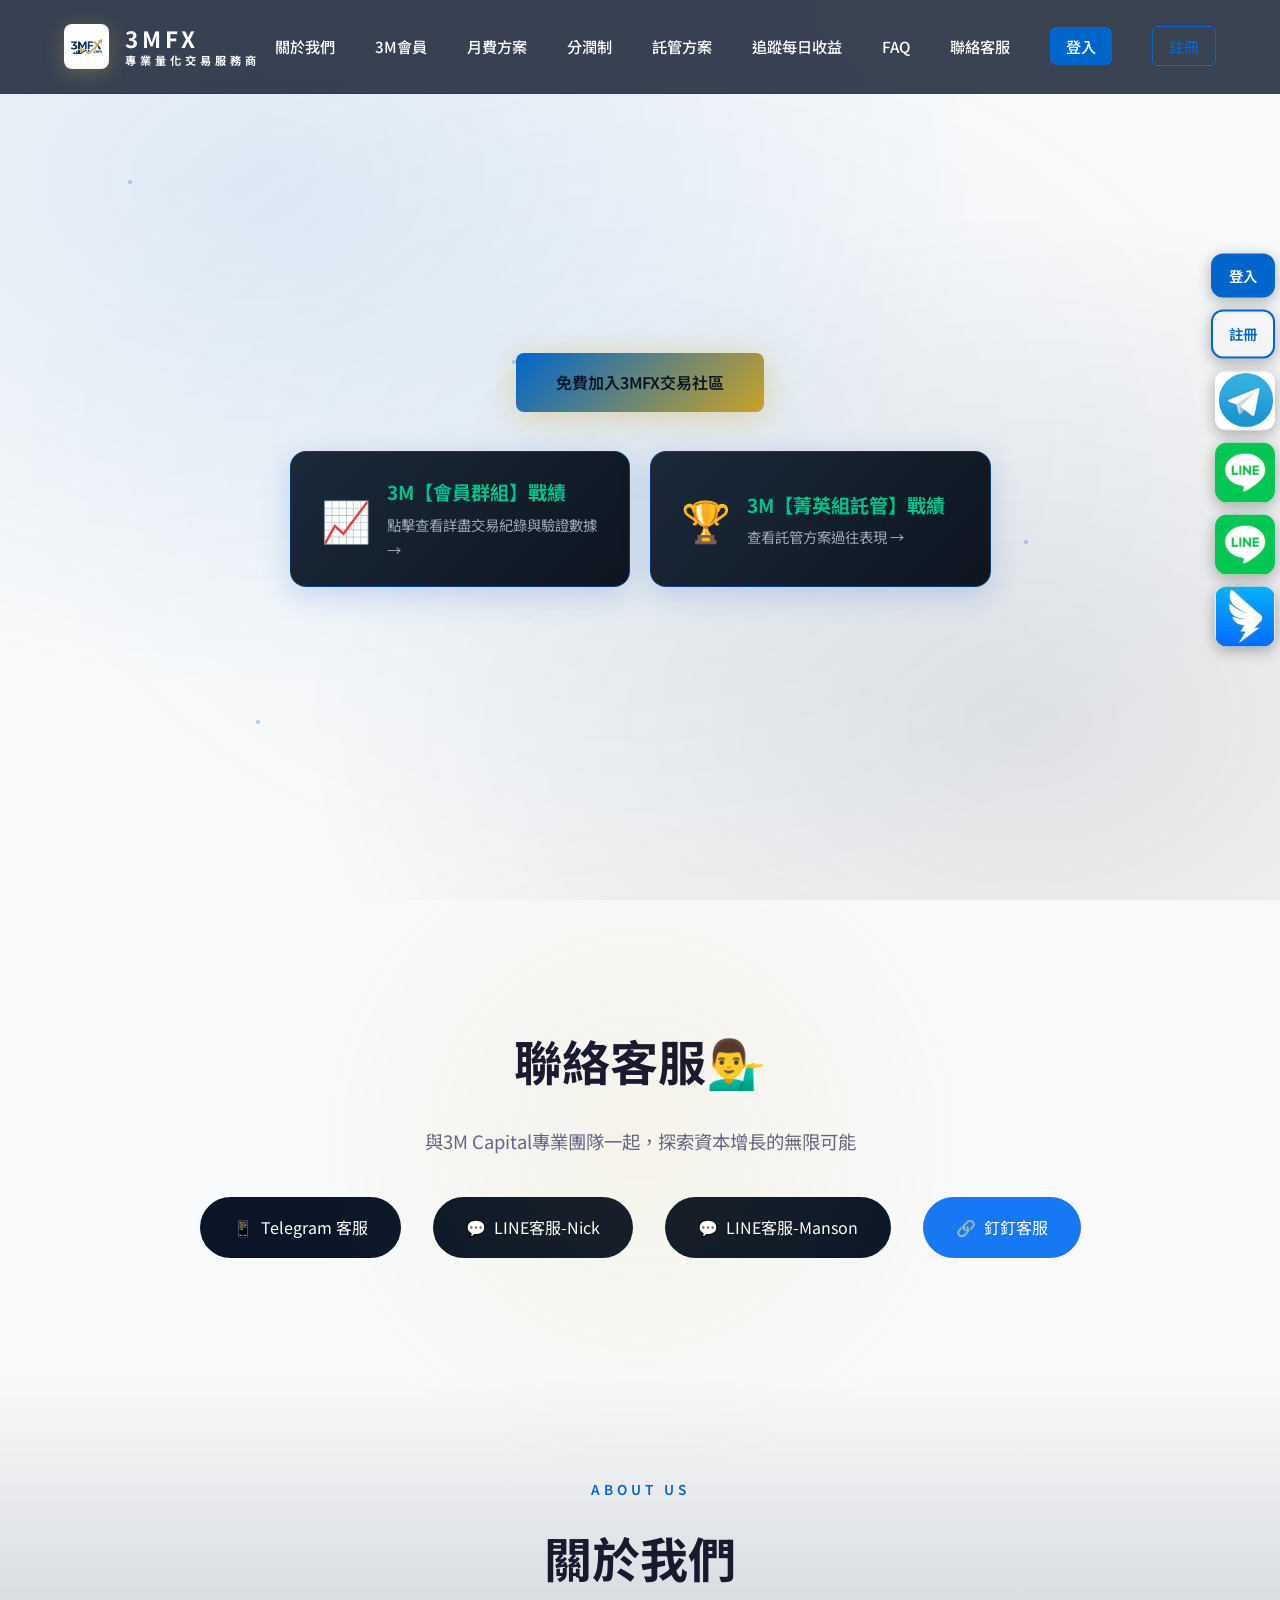
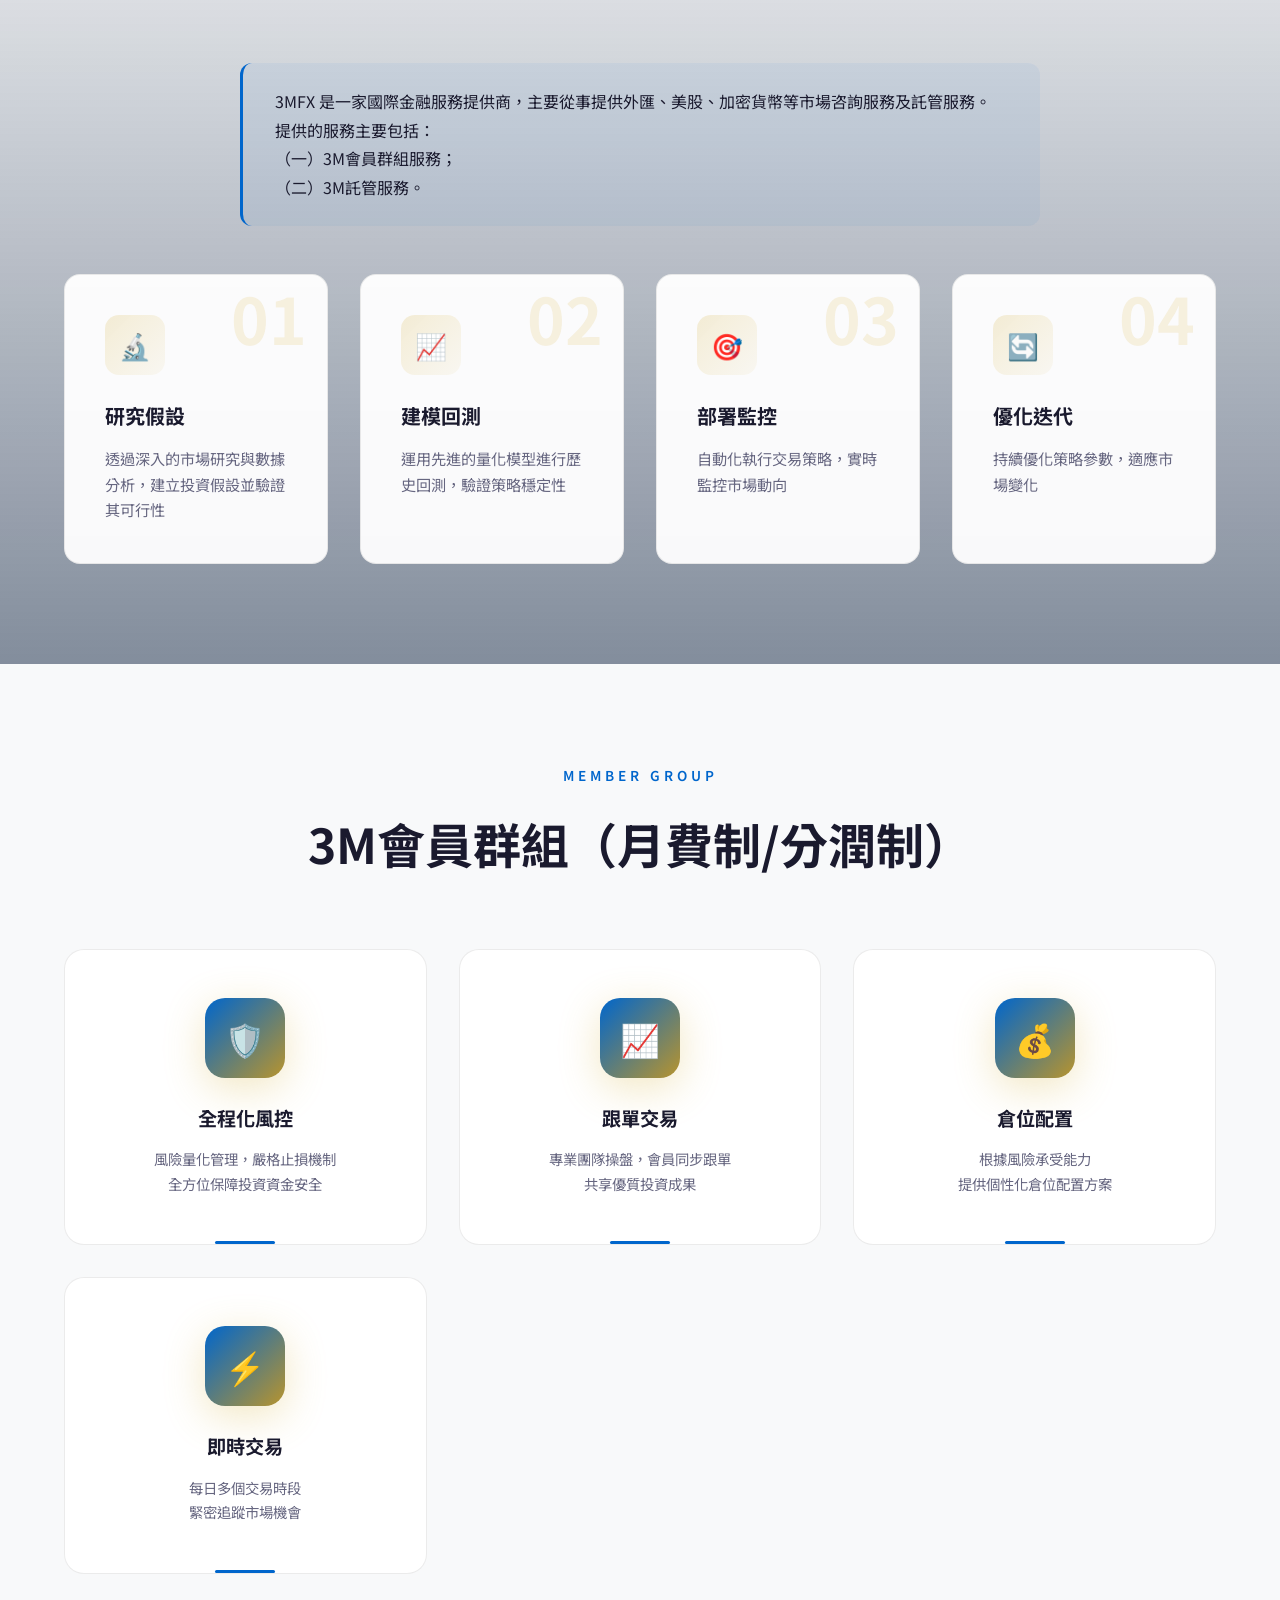
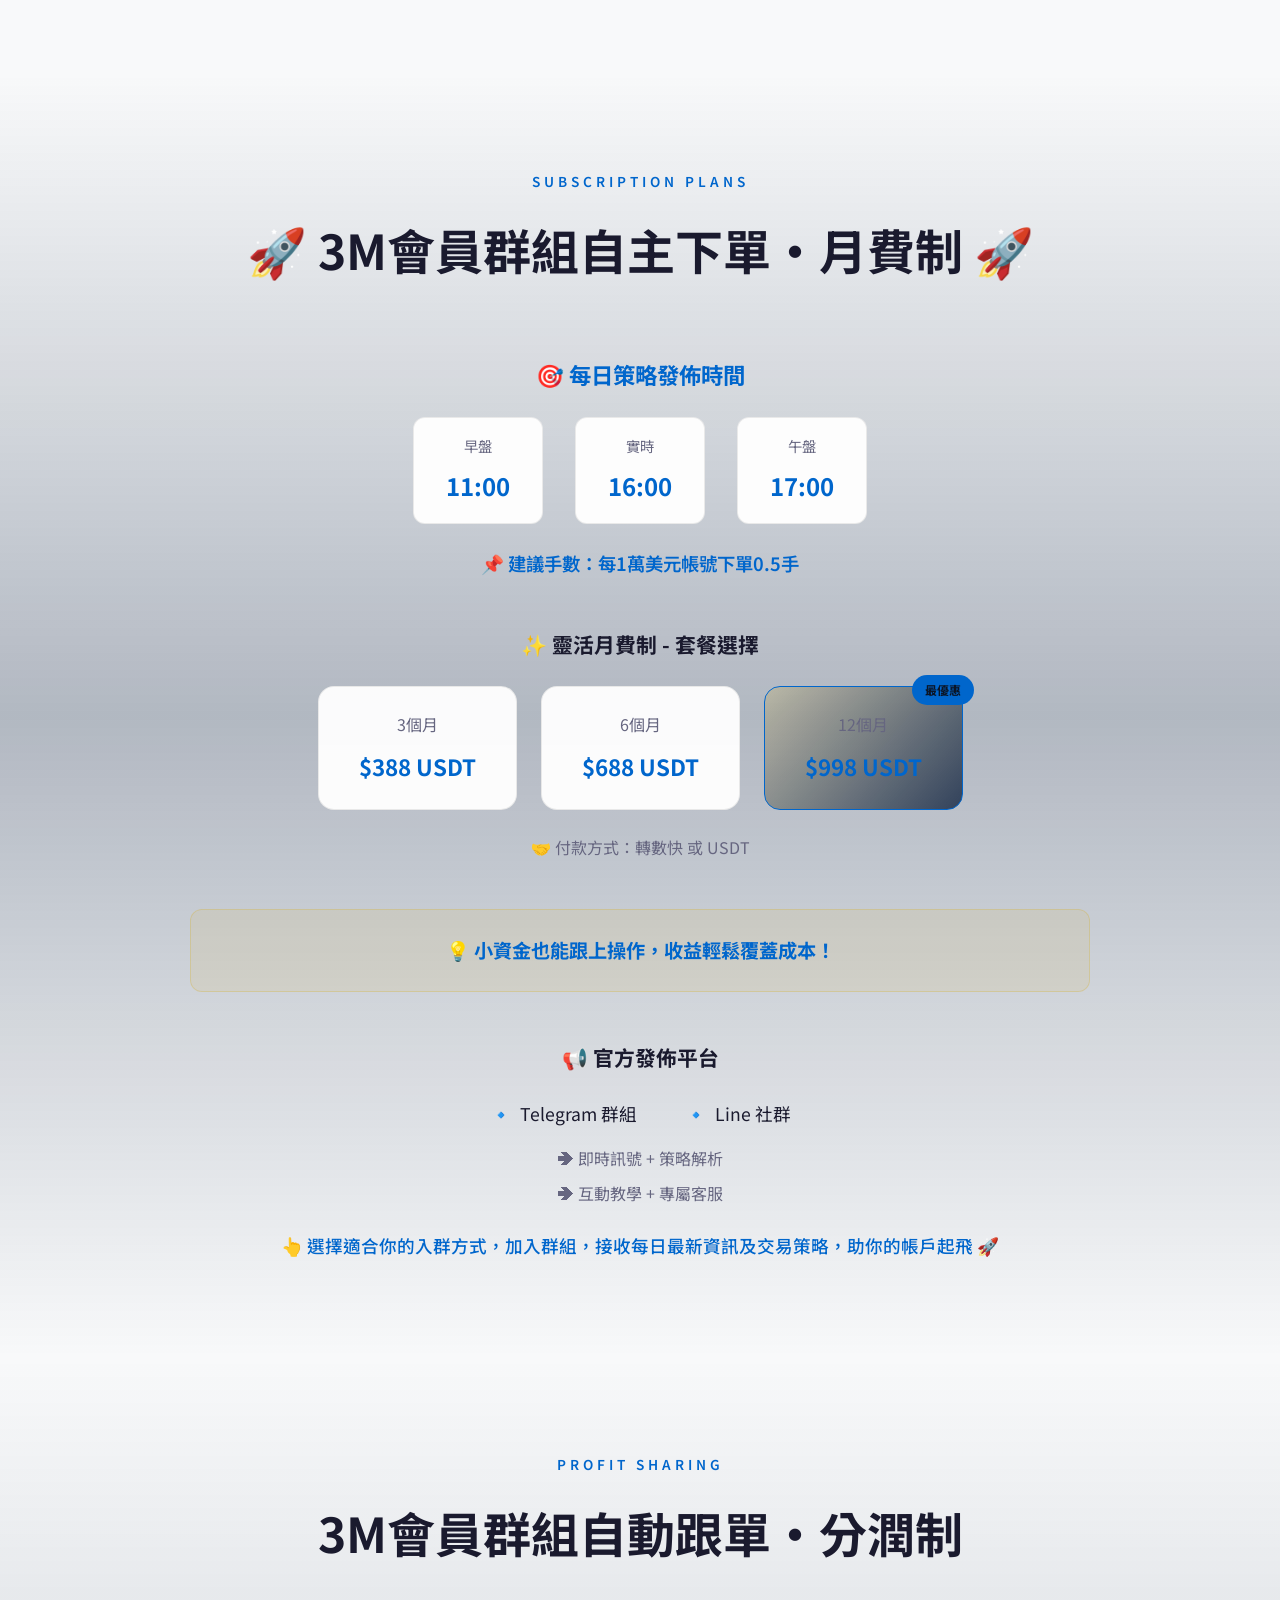
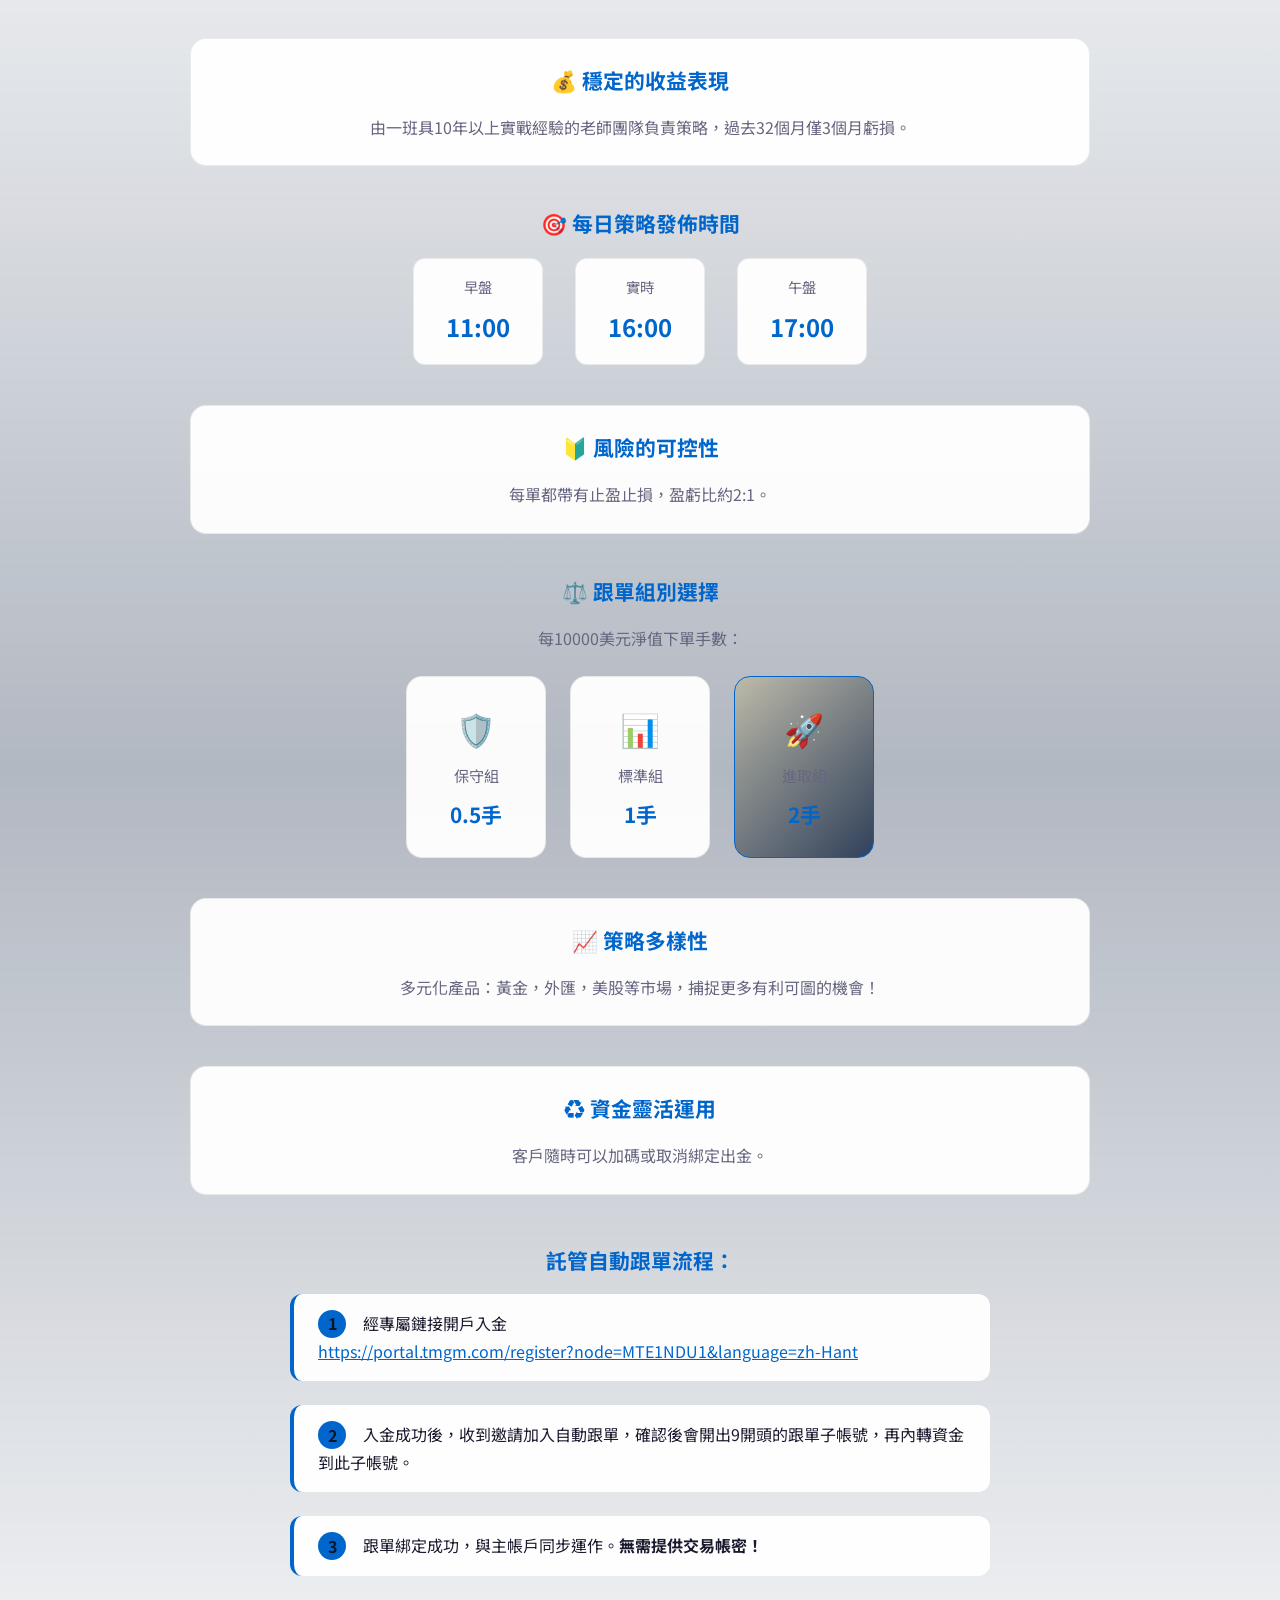
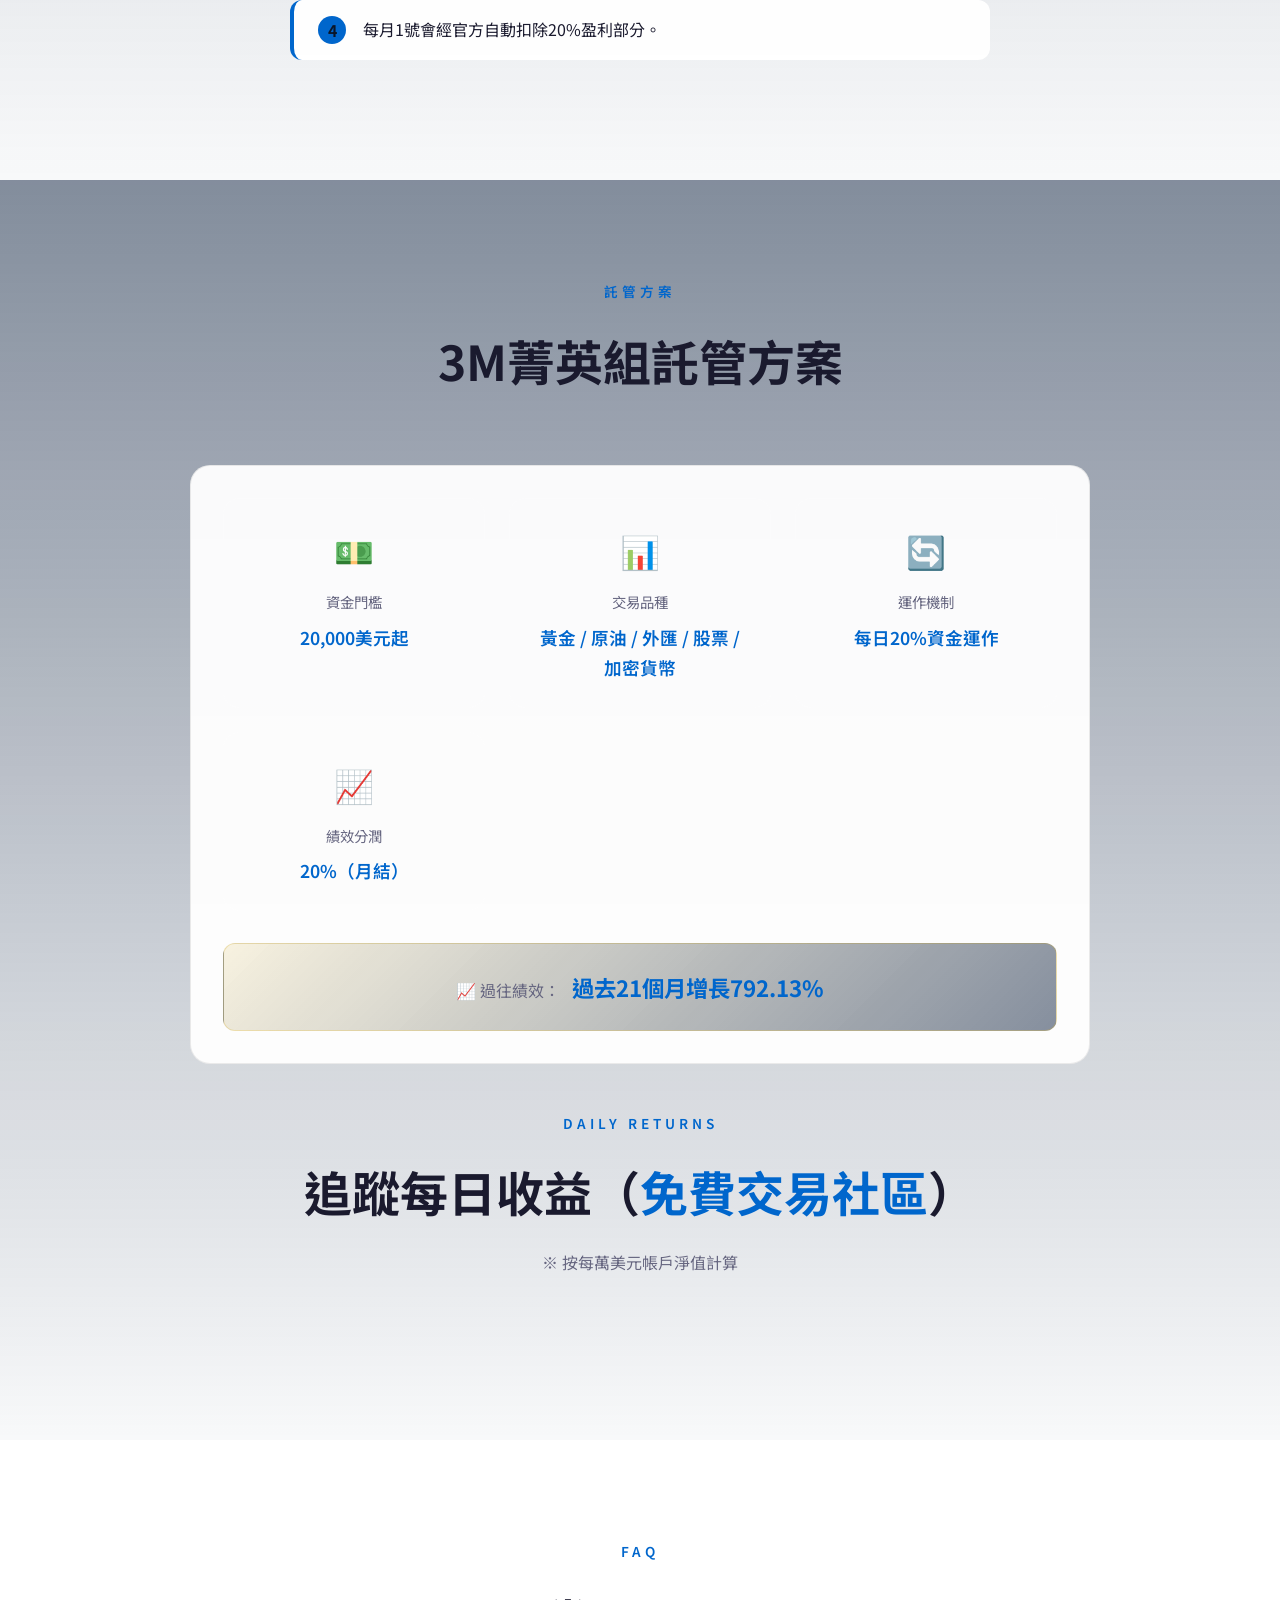
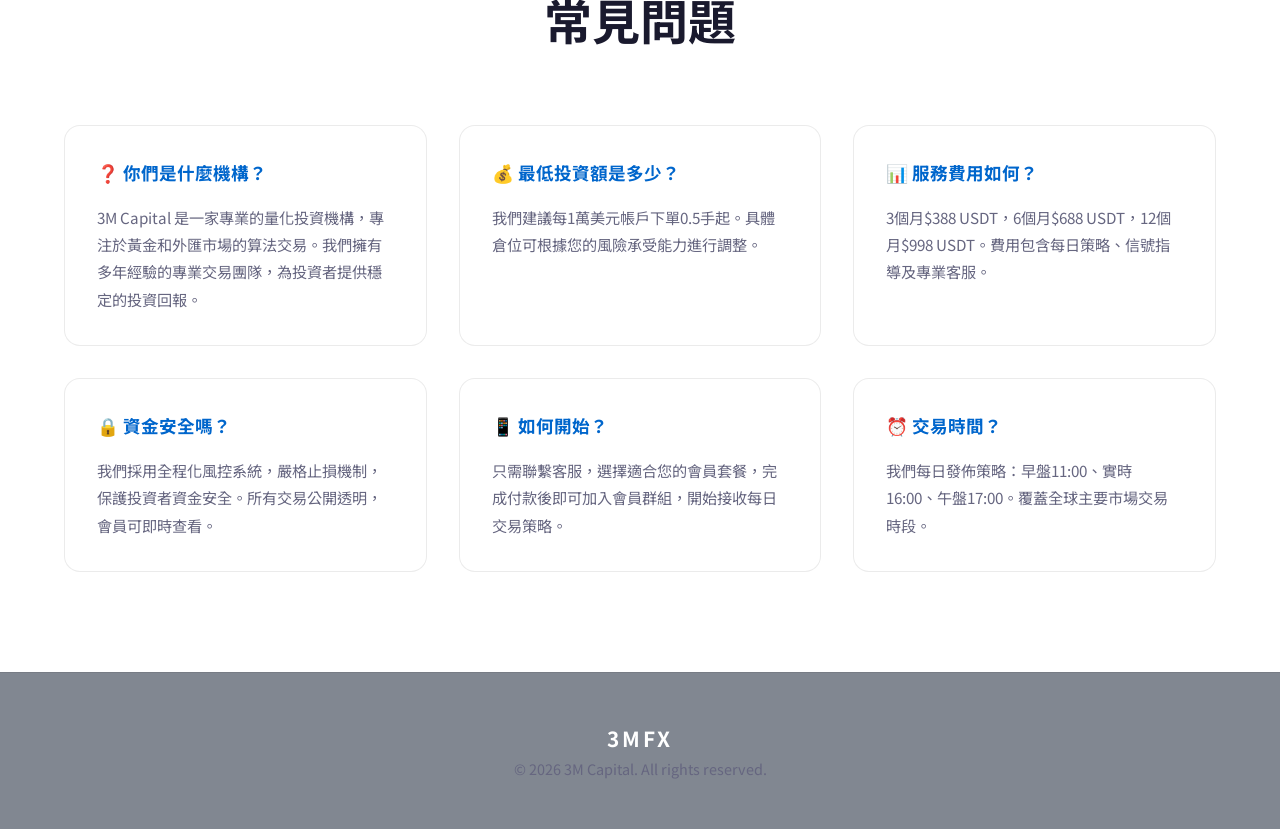
==== index.html @ c47a7138 "fix: 修復hero section布局 - 添加flex-direction column使按鈕垂直置頂" ====
<!DOCTYPE html>
<html lang="zh-TW">
<head>
    <meta charset="UTF-8">
    <meta name="viewport" content="width=device-width, initial-scale=1.0">
    <title>3MFX | 量化交易專家</title>
    <link rel="preconnect" href="https://fonts.googleapis.com">
    <link rel="preconnect" href="https://fonts.gstatic.com" crossorigin>
    <link href="https://fonts.googleapis.com/css2?family=Noto+Sans+TC:wght@300;400;500;600;700&family=Space+Grotesk:wght@400;500;600;700&display=swap" rel="stylesheet">
    <style>
        :root {
            --primary: #0a1628;
            --secondary: #f8f9fa;
            --accent: #0066cc;
            --accent-glow: rgba(0, 102, 204, 0.3);
            --text-light: #ffffff;
            --text-dark: #1a1a2e;
            --text-gray: #666680;
            --glass: rgba(255, 255, 255, 0.95);
            --glass-border: rgba(0, 0, 0, 0.08);
        }

        * {
            margin: 0;
            padding: 0;
            box-sizing: border-box;
        }

        html {
            scroll-behavior: smooth;
        }

        body {
            font-family: 'Noto Sans TC', 'Space Grotesk', sans-serif;
            background: var(--secondary);
            color: var(--text-dark);
            line-height: 1.7;
            overflow-x: hidden;
        }

        /* Animated Background */
        .bg-animation {
            position: fixed;
            top: 0;
            left: 0;
            width: 100%;
            height: 100%;
            z-index: -1;
            overflow: hidden;
        }

        .bg-animation::before {
            content: '';
            position: absolute;
            top: 0;
            left: 0;
            width: 100%;
            height: 100%;
            background:
                radial-gradient(ellipse at 20% 20%, rgba(0, 102, 204, 0.1) 0%, transparent 50%),
                radial-gradient(ellipse at 80% 80%, rgba(10, 22, 40, 0.1) 0%, transparent 50%),
                radial-gradient(ellipse at 50% 50%, rgba(0, 102, 204, 0.05) 0%, transparent 70%);
        }

        /* Floating Particles */
        .particles {
            position: fixed;
            top: 0;
            left: 0;
            width: 100%;
            height: 100%;
            z-index: -1;
            pointer-events: none;
        }

        .particle {
            position: absolute;
            width: 4px;
            height: 4px;
            background: var(--accent);
            border-radius: 50%;
            opacity: 0.3;
            animation: float 15s infinite;
        }

        .particle:nth-child(1) { left: 10%; top: 20%; animation-delay: 0s; }
        .particle:nth-child(2) { left: 20%; top: 80%; animation-delay: 2s; }
        .particle:nth-child(3) { left: 60%; top: 10%; animation-delay: 4s; }
        .particle:nth-child(4) { left: 80%; top: 60%; animation-delay: 6s; }
        .particle:nth-child(5) { left: 40%; top: 40%; animation-delay: 8s; }

        @keyframes float {
            0%, 100% { transform: translateY(0) scale(1); opacity: 0.3; }
            50% { transform: translateY(-100px) scale(1.5); opacity: 0.6; }
        }

        /* Hero橫幅廣告*/
        .promo-hero-container {
            display: flex;
            gap: 20px;
            justify-content: center;
            flex-wrap: wrap;
            max-width: 900px;
            margin: 0 auto;
        }

        .promo-hero-card {
            display: flex;
            align-items: center;
            gap: 16px;
            padding: 24px 30px;
            background: linear-gradient(135deg, #1a2a3a 0%, #0d1520 100%);
            border-radius: 16px;
            border: 1px solid rgba(0, 102, 204, 0.4);
            box-shadow: 0 8px 30px rgba(0, 102, 204, 0.2);
            text-decoration: none;
            transition: all 0.3s ease;
            flex: 1;
            min-width: 300px;
        }

        .promo-hero-card:hover {
            transform: scale(1.02);
            box-shadow: 0 12px 40px rgba(0, 102, 204, 0.3);
            border-color: rgba(0, 192, 139, 0.6);
        }

        .promo-hero-icon {
            font-size: 2.5em;
            flex-shrink: 0;
        }

        .promo-hero-text {
            display: flex;
            flex-direction: column;
            text-align: left;
        }

        .promo-hero-title {
            color: #00c08b;
            font-weight: 700;
            font-size: 1.2em;
            margin-bottom: 4px;
        }

        .promo-hero-desc {
            color: #a0aab4;
            font-size: 0.9em;
        }

        @media (max-width: 600px) {
            .promo-hero-container {
                flex-direction: column;
                gap: 15px;
            }
            .promo-hero-card {
                flex-direction: column;
                padding: 20px;
                text-align: center;
                min-width: auto;
            }
            .promo-hero-text {
                text-align: center;
            }
            .promo-hero-icon {
                font-size: 2em;
            }
            .promo-hero-title {
                font-size: 1.1em;
            }
            .promo-hero-desc {
                font-size: 0.85em;
            }
        }

        /* Navigation */
        nav {
            display: flex;
            justify-content: space-between;
            align-items: center;
            padding: 1.5rem 5%;
            position: fixed;
            top: 0;
            left: 0;
            right: 0;
            z-index: 1000;
            background: rgba(10, 22, 40, 0.8);
            backdrop-filter: blur(20px);
            border-bottom: 1px solid var(--glass-border);
            transition: all 0.3s;
        }

        nav.scrolled {
            padding: 1rem 5%;
            background: rgba(10, 22, 40, 0.95);
        }

        .logo {
            display: flex;
            align-items: center;
            gap: 1rem;
        }

        .logo img {
            height: 45px;
            border-radius: 8px;
            box-shadow: 0 4px 20px rgba(212, 175, 55, 0.3);
        }

        .logo-text {
            font-size: 1.4rem;
            font-weight: 700;
            letter-spacing: 4px;
            color: #ffffff;
        }

        .logo-text-wrapper {
            display: flex;
            flex-direction: column;
            line-height: 1.2;
        }

        .logo-subtext {
            font-size: 0.7rem;
            font-weight: 700;
            letter-spacing: 4px;
            color: #ffffff;
            margin-top: 2px;
        }

        .nav-links {
            display: flex;
            gap: 2.5rem;
            list-style: none;
        }

        .nav-links a {
            color: #ffffff;
            text-decoration: none;
            font-weight: 500;
            font-size: 0.95rem;
            transition: all 0.3s;
            position: relative;
        }

        .nav-links a:hover {
            color: var(--accent);
        }

        .nav-login, .nav-register {
            padding: 0.5rem 1rem;
            border-radius: 6px;
            font-weight: 600;
        }

        .nav-login {
            background: var(--accent);
            color: white !important;
        }

        .nav-login:hover {
            background: #0052a3;
        }

        .nav-register {
            background: transparent;
            border: 1px solid var(--accent);
            color: var(--accent) !important;
        }

        .nav-register:hover {
            background: var(--accent);
            color: white !important;
        }

        .nav-links a::after {
            content: '';
            position: absolute;
            bottom: -8px;
            left: 0;
            width: 0;
            height: 2px;
            background: var(--accent);
            transition: width 0.3s;
            box-shadow: 0 0 10px var(--accent-glow);
        }

        .nav-links a:hover::after {
            width: 100%;
        }

        /* Hero Section */
        .hero {
            min-height: 100vh;
            display: flex;
            flex-direction: column;
            align-items: center;
            justify-content: center;
            padding: 120px 5% 80px;
            position: relative;
        }

        .hero-content {
            text-align: center;
            max-width: 900px;
            position: relative;
            z-index: 2;
        }

        .hero-badge {
            display: inline-block;
            background: linear-gradient(135deg, rgba(212, 175, 55, 0.15) 0%, rgba(212, 175, 55, 0.05) 100%);
            border: 1px solid rgba(212, 175, 55, 0.3);
            padding: 0.6rem 1.8rem;
            border-radius: 50px;
            font-size: 0.8rem;
            color: var(--accent);
            margin-bottom: 2rem;
            letter-spacing: 3px;
            font-weight: 600;
            animation: fadeInDown 0.8s ease;
        }

        @keyframes fadeInDown {
            from { opacity: 0; transform: translateY(-30px); }
            to { opacity: 1; transform: translateY(0); }
        }

        .hero h1 {
            font-size: clamp(2.8rem, 7vw, 5rem);
            font-weight: 700;
            margin-bottom: 1.5rem;
            line-height: 1.15;
        }

        .hero h1 .highlight {
            background: var(--accent);
            -webkit-background-clip: text;
            -webkit-text-fill-color: transparent;
            background-clip: text;
        }

        @keyframes fadeInUp {
            from { opacity: 0; transform: translateY(30px); }
            to { opacity: 1; transform: translateY(0); }
        }

        .hero-subtitle {
            font-size: 1.3rem;
            color: var(--text-gray);
            margin-bottom: 3rem;
            max-width: 650px;
            margin-left: auto;
            margin-right: auto;
        }

        .hero-cta {
            display: flex;
            gap: 1.5rem;
            flex-wrap: wrap;
            justify-content: center;
            animation: fadeInUp 0.8s ease 0.6s both;
        }

        .btn {
            padding: 1rem 2.5rem;
            border-radius: 8px;
            font-size: 1rem;
            font-weight: 600;
            cursor: pointer;
            transition: all 0.4s cubic-bezier(0.4, 0, 0.2, 1);
            text-decoration: none;
            display: inline-block;
            position: relative;
            overflow: hidden;
        }

        .btn-primary {
            background: linear-gradient(135deg, var(--accent) 0%, #c9a227 100%);
            color: var(--primary);
            border: none;
            box-shadow: 0 4px 30px rgba(212, 175, 55, 0.4);
        }

        .btn-primary:hover {
            transform: translateY(-3px);
            box-shadow: 0 8px 40px rgba(212, 175, 55, 0.5);
        }

        .btn-primary::before {
            content: '';
            position: absolute;
            top: 0;
            left: -100%;
            width: 100%;
            height: 100%;
            background: linear-gradient(90deg, transparent, rgba(255,255,255,0.3), transparent);
            transition: left 0.5s;
        }

        .btn-primary:hover::before {
            left: 100%;
        }

        .btn-outline {
            background: var(--primary);
            color: var(--text-light);
            border: 1px solid var(--glass-border);
            backdrop-filter: blur(10px);
        }

        .btn-outline:hover {
            border-color: var(--accent);
            color: var(--accent);
            background: rgba(0, 102, 204, 0.1);
        }

        /* Section Styles */
        section {
            padding: 100px 5%;
            position: relative;
        }

        .section-header {
            text-align: center;
            margin-bottom: 4rem;
        }

        .section-label {
            color: var(--accent);
            font-size: 0.85rem;
            letter-spacing: 4px;
            margin-bottom: 1rem;
            display: block;
            font-weight: 600;
        }

        .section-title {
            font-size: clamp(2rem, 5vw, 3rem);
            font-weight: 700;
        }

        /* Glass Card */
        .glass-card {
            background: var(--glass);
            border: 1px solid var(--glass-border);
            border-radius: 20px;
            padding: 3rem;
            backdrop-filter: blur(20px);
            transition: all 0.4s;
        }

        .glass-card:hover {
            transform: translateY(-10px);
            border-color: rgba(212, 175, 55, 0.3);
            box-shadow: 0 20px 60px rgba(0, 0, 0, 0.3);
        }

        /* Strategy Section */
        .strategy {
            background: linear-gradient(180deg, transparent 0%, rgba(15, 34, 64, 0.5) 100%);
        }

        .strategy-image {
            max-width: 1100px;
            margin: 0 auto 4rem;
            border-radius: 20px;
            overflow: hidden;
            box-shadow: 0 30px 80px rgba(0, 0, 0, 0.5);
            border: 1px solid var(--glass-border);
        }

        .strategy-image img {
            width: 100%;
            display: block;
        }

        .strategy-grid {
            display: grid;
            grid-template-columns: repeat(auto-fit, minmax(260px, 1fr));
            gap: 2rem;
            max-width: 1200px;
            margin: 0 auto;
        }

        .strategy-intro {
            text-align: left;
            max-width: 800px;
            margin: 0 auto 3rem;
            padding: 1.5rem 2rem;
            background: rgba(0, 102, 204, 0.05);
            border-radius: 12px;
            border-left: 3px solid var(--accent);
        }

        .strategy-intro p {
            color: var(--text-dark);
            font-size: 1rem;
            line-height: 1.8;
            margin: 0;
        }

        .strategy-card {
            background: var(--glass);
            border: 1px solid var(--glass-border);
            border-radius: 16px;
            padding: 2.5rem;
            position: relative;
            overflow: hidden;
            transition: all 0.4s;
        }

        .strategy-card::before {
            content: '';
            position: absolute;
            top: 0;
            left: 0;
            width: 100%;
            height: 3px;
            background: linear-gradient(90deg, var(--accent), transparent);
            transform: scaleX(0);
            transform-origin: left;
            transition: transform 0.4s;
        }

        .strategy-card:hover {
            transform: translateY(-8px);
            border-color: rgba(212, 175, 55, 0.3);
        }

        .strategy-card:hover::before {
            transform: scaleX(1);
        }

        .strategy-number {
            font-size: 4rem;
            font-weight: 700;
            color: rgba(212, 175, 55, 0.15);
            position: absolute;
            top: 10px;
            right: 20px;
            line-height: 1;
        }

        .strategy-icon {
            width: 60px;
            height: 60px;
            background: linear-gradient(135deg, rgba(212, 175, 55, 0.2) 0%, rgba(212, 175, 55, 0.05) 100%);
            border-radius: 14px;
            display: flex;
            align-items: center;
            justify-content: center;
            font-size: 1.6rem;
            margin-bottom: 1.5rem;
        }

        .strategy-card h3 {
            font-size: 1.25rem;
            margin-bottom: 0.8rem;
            color: var(--text-dark);
        }

        .strategy-card p {
            color: var(--text-gray);
            font-size: 0.95rem;
        }

        /* Services Section */
        .services-grid {
            display: grid;
            grid-template-columns: repeat(auto-fit, minmax(270px, 1fr));
            gap: 2rem;
            max-width: 1300px;
            margin: 0 auto;
        }

        .service-card {
            background: var(--glass);
            border: 1px solid var(--glass-border);
            border-radius: 20px;
            padding: 3rem 2.5rem;
            text-align: center;
            transition: all 0.4s;
            position: relative;
        }

        .service-card::after {
            content: '';
            position: absolute;
            bottom: 0;
            left: 50%;
            transform: translateX(-50%);
            width: 60px;
            height: 3px;
            background: var(--accent);
            border-radius: 2px;
            transition: width 0.3s;
        }

        .service-card:hover {
            transform: translateY(-12px);
            border-color: rgba(212, 175, 55, 0.4);
            box-shadow: 0 25px 60px rgba(0, 0, 0, 0.3);
        }

        .service-card:hover::after {
            width: 100px;
        }

        .service-icon {
            width: 80px;
            height: 80px;
            margin: 0 auto 1.5rem;
            background: linear-gradient(135deg, var(--accent) 0%, #b8942d 100%);
            border-radius: 20px;
            display: flex;
            align-items: center;
            justify-content: center;
            font-size: 2rem;
            box-shadow: 0 10px 40px rgba(212, 175, 55, 0.3);
        }

        .service-card h3 {
            font-size: 1.2rem;
            margin-bottom: 0.8rem;
        }

        .service-card p {
            color: var(--text-gray);
            font-size: 0.9rem;
        }


        /* Pricing Section */
        .pricing-section {
            padding: 6rem 5%;
            background: linear-gradient(180deg, transparent 0%, rgba(15, 34, 64, 0.3) 50%, transparent 100%);
        }

        .pricing-content {
            max-width: 900px;
            margin: 0 auto;
        }

        .signal-times {
            text-align: center;
            margin-bottom: 3rem;
        }

        .signal-times h3 {
            font-size: 1.4rem;
            color: var(--accent);
            margin-bottom: 1.5rem;
        }

        .time-grid {
            display: flex;
            justify-content: center;
            gap: 2rem;
            margin-bottom: 1.5rem;
        }

        .time-item {
            background: var(--glass);
            border: 1px solid var(--glass-border);
            padding: 1rem 2rem;
            border-radius: 12px;
            text-align: center;
        }

        .time-label {
            display: block;
            font-size: 0.9rem;
            color: var(--text-gray);
            margin-bottom: 0.5rem;
        }

        .time-value {
            font-size: 1.5rem;
            font-weight: 700;
            color: var(--accent);
        }

        .lot-size {
            color: var(--text-gray);
            font-size: 1rem;
        }

        .pricing-plans {
            text-align: center;
            margin-bottom: 3rem;
        }

        .pricing-plans h3 {
            font-size: 1.3rem;
            margin-bottom: 1.5rem;
        }

        .plans-grid {
            display: flex;
            justify-content: center;
            gap: 1.5rem;
            flex-wrap: wrap;
            margin-bottom: 1.5rem;
        }

        .plan-card {
            background: var(--glass);
            border: 1px solid var(--glass-border);
            padding: 1.5rem 2.5rem;
            border-radius: 16px;
            text-align: center;
            min-width: 160px;
            position: relative;
            transition: all 0.3s;
        }

        .plan-card:hover {
            transform: translateY(-5px);
            border-color: var(--accent);
            box-shadow: 0 15px 40px rgba(212, 175, 55, 0.2);
        }

        .plan-card.featured {
            background: linear-gradient(135deg, rgba(212, 175, 55, 0.2) 0%, rgba(15, 34, 64, 0.8) 100%);
            border-color: var(--accent);
        }

        .plan-period {
            display: block;
            font-size: 1rem;
            color: var(--text-gray);
            margin-bottom: 0.5rem;
        }

        .plan-price {
            display: block;
            font-size: 1.4rem;
            font-weight: 700;
            color: var(--accent);
        }

        .plan-badge {
            position: absolute;
            top: -12px;
            right: -12px;
            background: var(--accent);
            color: var(--primary);
            font-size: 0.75rem;
            font-weight: 700;
            padding: 0.3rem 0.8rem;
            border-radius: 20px;
        }

        .payment-method {
            color: var(--text-gray);
            font-size: 1rem;
        }

        .benefits {
            text-align: center;
            margin-bottom: 3rem;
            padding: 1.5rem;
            background: rgba(212, 175, 55, 0.1);
            border-radius: 12px;
            border: 1px solid rgba(212, 175, 55, 0.3);
        }

        .benefits h3 {
            color: var(--accent);
            font-size: 1.2rem;
        }

        .social-platforms {
            text-align: center;
        }

        .social-platforms h3 {
            font-size: 1.3rem;
            margin-bottom: 1.5rem;
        }

        .platforms {
            display: flex;
            justify-content: center;
            gap: 3rem;
            margin-bottom: 1rem;
        }

        .platform {
            display: flex;
            align-items: center;
            gap: 0.5rem;
            font-size: 1.1rem;
        }

        .platform-icon {
            color: var(--accent);
        }

        .platform-features {
            list-style: none;
            margin-bottom: 1.5rem;
        }

        .platform-features li {
            color: var(--text-gray);
            margin-bottom: 0.5rem;
        }

        .cta-text {
            font-size: 1.1rem;
            color: var(--accent);
            font-weight: 500;
        }

        /* Profit Sharing Section */
        .profit-sharing {
            padding: 6rem 5%;
            background: linear-gradient(180deg, transparent 0%, rgba(15, 34, 64, 0.3) 50%, transparent 100%);
        }

        .ps-content {
            max-width: 900px;
            margin: 0 auto;
        }

        .ps-highlight, .ps-schedule, .ps-risk, .ps-diversity, .ps-flexibility {
            text-align: center;
            margin-bottom: 2.5rem;
            padding: 1.5rem;
            background: var(--glass);
            border: 1px solid var(--glass-border);
            border-radius: 16px;
        }

        .ps-highlight h3, .ps-schedule h3, .ps-risk h3, .ps-groups h3, .ps-diversity h3, .ps-flexibility h3, .ps-flow h3 {
            font-size: 1.3rem;
            color: var(--accent);
            margin-bottom: 1rem;
        }

        .ps-highlight p, .ps-risk p, .ps-diversity p, .ps-flexibility p {
            color: var(--text-gray);
            font-size: 1rem;
        }

        .ps-schedule {
            background: transparent;
            border: none;
            padding: 0;
        }

        .ps-groups {
            text-align: center;
            margin-bottom: 2.5rem;
        }

        .groups-note {
            color: var(--text-gray);
            margin-bottom: 1.5rem;
        }

        .groups-grid {
            display: flex;
            justify-content: center;
            gap: 1.5rem;
            flex-wrap: wrap;
        }

        .group-card {
            background: var(--glass);
            border: 1px solid var(--glass-border);
            padding: 1.5rem 2rem;
            border-radius: 16px;
            text-align: center;
            min-width: 140px;
            transition: all 0.3s;
        }

        .group-card:hover {
            transform: translateY(-5px);
            border-color: var(--accent);
        }

        .group-card.featured {
            background: linear-gradient(135deg, rgba(212, 175, 55, 0.2) 0%, rgba(15, 34, 64, 0.8) 100%);
            border-color: var(--accent);
        }

        .group-icon {
            display: block;
            font-size: 2rem;
            margin-bottom: 0.5rem;
        }

        .group-name {
            display: block;
            color: var(--text-gray);
            font-size: 0.95rem;
            margin-bottom: 0.5rem;
        }

        .group-lots {
            display: block;
            font-size: 1.3rem;
            font-weight: 700;
            color: var(--accent);
        }

        .ps-flow {
            text-align: center;
            margin-top: 3rem;
        }

        .flow-steps {
            list-style: none;
            text-align: left;
            max-width: 700px;
            margin: 0 auto;
        }

        .flow-steps li {
            margin-bottom: 1.5rem;
            padding: 1rem 1.5rem;
            background: var(--glass);
            border-radius: 12px;
            border-left: 4px solid var(--accent);
        }

        .step-num {
            display: inline-flex;
            align-items: center;
            justify-content: center;
            width: 28px;
            height: 28px;
            background: var(--accent);
            color: var(--primary);
            border-radius: 50%;
            font-weight: 700;
            margin-right: 0.8rem;
        }

        .flow-link {
            color: var(--accent);
            word-break: break-all;
        }

        .flow-link:hover {
            text-decoration: underline;
        }

        /* Team Section */
        .team {
            background: linear-gradient(180deg, rgba(15, 34, 64, 0.5) 0%, transparent 100%);
        }

        .team-image {
            max-width: 1200px;
            margin: 0 auto;
            border-radius: 24px;
            overflow: hidden;
            box-shadow: 0 40px 100px rgba(0, 0, 0, 0.5);
            border: 1px solid var(--glass-border);
        }

        .team-image img {
            width: 100%;
            display: block;
            transition: transform 0.5s;
        }

        .team-image:hover img {
            transform: scale(1.02);
        }

        /* Elite Features */
        .elite-features {
            max-width: 900px;
            margin: 0 auto 3rem;
            padding: 2rem;
            background: var(--glass);
            border: 1px solid var(--glass-border);
            border-radius: 20px;
        }

        .elite-grid {
            display: grid;
            grid-template-columns: repeat(auto-fit, minmax(200px, 1fr));
            gap: 1.5rem;
            margin-bottom: 2rem;
        }

        .elite-item {
            text-align: center;
            padding: 1.5rem;
            background: rgba(255, 255, 255, 0.03);
            border-radius: 16px;
            border: 1px solid rgba(255, 255, 255, 0.08);
        }

        .elite-icon {
            display: block;
            font-size: 2rem;
            margin-bottom: 0.8rem;
        }

        .elite-label {
            display: block;
            color: var(--text-gray);
            font-size: 0.9rem;
            margin-bottom: 0.5rem;
        }

        .elite-value {
            display: block;
            color: var(--accent);
            font-size: 1.1rem;
            font-weight: 600;
        }

        .elite-performance {
            text-align: center;
            padding: 1.5rem;
            background: linear-gradient(135deg, rgba(212, 175, 55, 0.15) 0%, rgba(15, 34, 64, 0.5) 100%);
            border-radius: 12px;
            border: 1px solid rgba(212, 175, 55, 0.3);
        }

        .performance-label {
            color: var(--text-gray);
            font-size: 1rem;
        }

        .performance-value {
            color: var(--accent);
            font-size: 1.4rem;
            font-weight: 700;
            margin-left: 0.5rem;
        }

        /* Risk Section */
        .risk-section {
            background: var(--secondary);
        }

        .risk-image {
            max-width: 1000px;
            margin: 0 auto 4rem;
            border-radius: 20px;
            overflow: hidden;
            box-shadow: 0 30px 80px rgba(0, 0, 0, 0.4);
            border: 1px solid var(--glass-border);
        }

        .risk-image img {
            width: 100%;
            display: block;
        }

        .risk-table {
            max-width: 900px;
            margin: 0 auto;
            background: var(--glass);
            border-radius: 16px;
            overflow: hidden;
            border: 1px solid var(--glass-border);
        }

        .risk-header {
            display: grid;
            grid-template-columns: 1.5fr 1fr 1fr;
            background: linear-gradient(135deg, rgba(212, 175, 55, 0.15) 0%, rgba(212, 175, 55, 0.05) 100%);
            padding: 1.5rem 2rem;
            font-weight: 600;
            text-align: center;
            border-bottom: 1px solid var(--glass-border);
        }

        .risk-row {
            display: grid;
            grid-template-columns: 1.5fr 1fr 1fr;
            padding: 1.5rem 2rem;
            border-bottom: 1px solid var(--glass-border);
            text-align: center;
            transition: background 0.3s;
        }

        .risk-row:last-child {
            border-bottom: none;
        }

        .risk-row:hover {
            background: rgba(212, 175, 55, 0.05);
        }

        .risk-group {
            font-weight: 500;
            display: flex;
            align-items: center;
            gap: 0.8rem;
            justify-content: center;
        }

        .risk-icon {
            width: 36px;
            height: 36px;
            border-radius: 10px;
            display: flex;
            align-items: center;
            justify-content: center;
            font-size: 1.1rem;
        }

        .risk-conservative .risk-icon {
            background: rgba(59, 130, 246, 0.2);
            color: #60a5fa;
        }

        .risk-standard .risk-icon {
            background: rgba(34, 197, 94, 0.2);
            color: #4ade80;
        }

        .risk-aggressive .risk-icon {
            background: rgba(249, 115, 22, 0.2);
            color: #fb923c;
        }

        .lot-size {
            font-size: 1.15rem;
            font-weight: 600;
            color: var(--accent);
        }

        .risk-warning {
            text-align: center;
            color: var(--accent);
            margin-top: 2rem;
            font-size: 0.95rem;
            display: flex;
            align-items: center;
            justify-content: center;
            gap: 0.5rem;
        }

        /* CTA Section */
        .cta {
            text-align: center;
            padding: 120px 5%;
            position: relative;
        }

        .cta::before {
            content: '';
            position: absolute;
            top: 50%;
            left: 50%;
            transform: translate(-50%, -50%);
            width: 800px;
            height: 800px;
            background: radial-gradient(circle, rgba(212, 175, 55, 0.08) 0%, transparent 60%);
            pointer-events: none;
        }

        /* FAQ Section */
        .faq-section {
            padding: 100px 5%;
            background: var(--glass);
        }

        .faq-grid {
            display: grid;
            grid-template-columns: repeat(auto-fit, minmax(300px, 1fr));
            gap: 2rem;
            max-width: 1200px;
            margin: 0 auto;
            margin-top: 3rem;
        }

        .faq-item {
            background: var(--glass);
            border: 1px solid var(--glass-border);
            border-radius: 16px;
            padding: 2rem;
            transition: all 0.3s ease;
        }

        .faq-item:hover {
            border-color: var(--accent);
            transform: translateY(-5px);
        }

        .faq-item h3 {
            color: var(--accent);
            font-size: 1.1rem;
            margin-bottom: 1rem;
        }

        .faq-item p {
            color: var(--text-gray);
            font-size: 0.95rem;
            line-height: 1.8;
        }

        /* Social Section */
        .social-section {
            padding: 80px 5%;
            text-align: center;
        }

        .social-links {
            display: flex;
            justify-content: center;
            gap: 2rem;
            margin-top: 2rem;
            flex-wrap: wrap;
        }

        .social-link {
            display: flex;
            align-items: center;
            gap: 0.5rem;
            padding: 1rem 2rem;
            background: var(--primary);
            border: 1px solid var(--glass-border);
            border-radius: 50px;
            color: var(--text-light);
            text-decoration: none;
            transition: all 0.3s ease;
            font-size: 1rem;
        }

        .social-link:hover {
            border-color: var(--accent);
            transform: translateY(-3px);
            box-shadow: 0 10px 30px var(--accent-glow);
        }

        .social-link.telegram:hover {
            border-color: #0088cc;
        }

        .social-link.line:hover {
            border-color: #06c755;
        }

        .social-link.dingtalk {
            background: #1678f3;
            border-color: #1678f3;
            cursor: pointer;
        }

        .social-link.dingtalk:hover {
            border-color: #3b9cff;
            transform: translateY(-3px);
            box-shadow: 0 10px 30px rgba(22, 120, 243, 0.4);
        }

        .social-link.github:hover {
            border-color: #333;
        }

        /* QR Code Modal */
        .qr-modal {
            display: none;
            position: fixed;
            top: 0;
            left: 0;
            width: 100%;
            height: 100%;
            background: rgba(0, 0, 0, 0.8);
            z-index: 9999;
            justify-content: center;
            align-items: center;
            padding: 20px;
        }

        .qr-modal.active {
            display: flex;
        }

        .qr-modal-content {
            background: white;
            border-radius: 16px;
            padding: 30px;
            max-width: 400px;
            width: 100%;
            text-align: center;
            position: relative;
            animation: modalIn 0.3s ease;
        }

        @keyframes modalIn {
            from { opacity: 0; transform: scale(0.9); }
            to { opacity: 1; transform: scale(1); }
        }

        .qr-modal-content h3 {
            color: #1678f3;
            margin-bottom: 20px;
            font-size: 1.5rem;
        }

        .qr-modal-content img {
            max-width: 280px;
            border-radius: 12px;
            border: 2px solid #eee;
        }

        .qr-modal-close {
            position: absolute;
            top: 15px;
            right: 20px;
            font-size: 28px;
            color: #999;
            cursor: pointer;
            line-height: 1;
        }

        .qr-modal-close:hover {
            color: #333;
        }

        .cta h2 {
            font-size: clamp(2rem, 5vw, 3rem);
            margin-bottom: 1.5rem;
            position: relative;
        }

        .cta p {
            color: var(--text-gray);
            margin-bottom: 2.5rem;
            font-size: 1.15rem;
            position: relative;
        }

        /* Footer */
        /* 浮動客服側邊欄 */
        .floating-contact {
            position: fixed;
            right: 5px;
            top: 50%;
            transform: translateY(-50%);
            display: flex;
            flex-direction: column;
            gap: 12px;
            z-index: 999;
        }

        .fc-item {
            width: 60px;
            height: 60px;
            border-radius: 12px;
            display: flex;
            align-items: center;
            justify-content: center;
            text-decoration: none;
            transition: all 0.3s ease;
            box-shadow: 0 4px 15px rgba(0, 0, 0, 0.3);
            overflow: hidden;
            background: transparent;
            margin-left: auto;
        }

        .fc-item.login, .fc-item.register {
            width: auto;
            height: auto;
            padding: 10px 16px;
            background: var(--accent);
            color: white;
            font-weight: 600;
            font-size: 0.9rem;
            margin-left: 0;
        }

        .fc-item.register {
            background: transparent;
            border: 2px solid var(--accent);
            color: var(--accent);
        }

        .fc-item.login:hover, .fc-item.register:hover {
            transform: scale(1.1);
            box-shadow: 0 6px 20px rgba(0, 0, 0, 0.4);
        }

        .fc-item img {
            width: 60px;
            height: 60px;
            object-fit: contain;
            display: block;
        }

        .fc-item:hover {
            transform: scale(1.1);
            box-shadow: 0 6px 20px rgba(0, 0, 0, 0.4);
        }

        @media (max-width: 768px) {
            .floating-contact {
                right: 5px;
                gap: 8px;
            }
            .fc-item {
                width: 50px;
                height: 50px;
                border-radius: 10px;
            }
            .fc-item img {
                width: 50px;
                height: 50px;
            }
        }

        footer {
            padding: 3rem 5%;
            text-align: center;
            border-top: 1px solid var(--glass-border);
            background: rgba(10, 22, 40, 0.5);
        }

        .footer-logo {
            font-size: 1.3rem;
            font-weight: 700;
            letter-spacing: 3px;
            color: #ffffff;
        }

        footer p {
            color: var(--text-gray);
            font-size: 0.9rem;
        }

        /* Mobile Menu */
        .mobile-toggle {
            display: none;
            flex-direction: column;
            gap: 5px;
            cursor: pointer;
            padding: 10px;
            z-index: 1001;
        }

        .mobile-toggle span {
            width: 25px;
            height: 2px;
            background: var(--text-light);
            transition: all 0.3s;
        }

        .mobile-toggle.active span:nth-child(1) {
            transform: rotate(45deg) translate(5px, 5px);
        }

        .mobile-toggle.active span:nth-child(2) {
            opacity: 0;
        }

        .mobile-toggle.active span:nth-child(3) {
            transform: rotate(-45deg) translate(5px, -5px);
        }

        .mobile-menu {
            display: none;
            position: fixed;
            top: 0;
            left: 0;
            right: 0;
            bottom: 0;
            background: rgba(10, 22, 40, 0.98);
            z-index: 999;
            flex-direction: column;
            align-items: center;
            justify-content: center;
            gap: 2rem;
            overflow-y: auto;
            padding: 80px 20px;
        }

        .mobile-menu.active {
            display: flex;
        }

        .mobile-menu a {
            color: var(--text-light);
            text-decoration: none;
            font-size: 1.1rem;
            font-weight: 500;
            transition: color 0.3s;
            padding: 10px 0;
            text-align: center;
        }

        .mobile-menu a:hover {
            color: var(--accent);
        }

        /* Responsive */
        @media (max-width: 900px) {
            * {
                max-width: 100vw;
            }
            
            html, body {
                overflow-x: hidden;
            }
            
            .nav-links {
                display: none;
            }

            .mobile-toggle {
                display: flex;
            }

            .hero {
                padding: 100px 5% 60px;
                min-height: auto;
                min-height: 100vh;
            }

            .hero h1 {
                font-size: 2rem;
            }

            .hero-subtitle {
                font-size: 1rem;
            }

            .hero-cta {
                flex-direction: column;
                gap: 1rem;
            }

            .btn {
                width: 100%;
                text-align: center;
            }

            section {
                padding: 60px 5%;
                max-width: 100vw;
                overflow-x: hidden;
            }

            .risk-header,
            .risk-row {
                grid-template-columns: 1fr;
                gap: 0.5rem;
            }

            .risk-header span:not(:first-child),
            .risk-row > div:not(:first-child) {
                display: none;
            }

            .risk-group {
                justify-content: flex-start;
            }

            img {
                max-width: 100%;
                height: auto;
            }

            .container, .strategy-content, .services-grid, .pricing-cards, .profit-grid, .team-grid, .faq-list, .contact-container {
                max-width: 100%;
                padding: 0;
            }
        }
    </style>
</head>
<body>
    <div class="bg-animation"></div>
    <div class="particles">
        <div class="particle"></div>
        <div class="particle"></div>
        <div class="particle"></div>
        <div class="particle"></div>
        <div class="particle"></div>
    </div>

    <nav id="navbar">
        <div class="logo">
            <img src="LOGO-1.jpg" alt="3M Capital">
            <div class="logo-text-wrapper">
                <span class="logo-text">3MFX</span>
                <span class="logo-subtext">專業量化交易服務商</span>
            </div>
        </div>
        <ul class="nav-links">
            <li><a href="#strategy">關於我們</a></li>
            <li><a href="#services">3M會員</a></li>
            <li><a href="#pricing">月費方案</a></li>
            <li><a href="#profitsharing">分潤制</a></li>
            <li><a href="#team">託管方案</a></li>
            <li><a href="#team">追蹤每日收益</a></li>
            <li><a href="#faq">FAQ</a></li>
            <li><a href="#contact">聯絡客服</a></li>
            <li><a href="https://portal.tmgm.com/login" target="_blank" class="nav-login">登入</a></li>
            <li><a href="https://portal.tmgm.com/register?node=MTE1NDU1&language=zh-Hant" target="_blank" class="nav-register">註冊</a></li>
        </ul>
        <div class="mobile-toggle">
            <span></span>
            <span></span>
            <span></span>
        </div>
    </nav>

    <!-- Mobile Menu -->
    <div class="mobile-menu">
        <a href="#strategy" class="mobile-link">關於我們</a>
        <a href="#services" class="mobile-link">3M會員</a>
        <a href="#pricing" class="mobile-link">月費方案</a>
        <a href="#profitsharing" class="mobile-link">分潤制</a>
        <a href="#team" class="mobile-link">託管方案</a>
        <a href="#risk" class="mobile-link">每日收益</a>
        <a href="#faq" class="mobile-link">FAQ</a>
        <a href="#contact" class="mobile-link">聯絡客服</a>
        <a href="https://portal.tmgm.com/login" class="mobile-link" target="_blank">登入</a>
        <a href="https://portal.tmgm.com/register?node=MTE1NDU1&language=zh-Hant" class="mobile-link" target="_blank">註冊</a>
    </div>

    <section class="hero">
        <div style="width: 100%; text-align: center; margin-bottom: 2rem;">
            <a href="https://t.me/threemfx" class="btn btn-primary" target="_blank">免費加入3MFX交易社區</a>
        </div>
        <div class="promo-hero-container">
            <a href="3mcapital-authentic.html" class="promo-hero-card" target="_blank">
                <div class="promo-hero-icon">📈</div>
                <div class="promo-hero-text">
                    <span class="promo-hero-title">3M【會員群組】戰績</span>
                    <span class="promo-hero-desc">點擊查看詳盡交易紀錄與驗證數據 →</span>
                </div>
            </a>
            <a href="3M-Pro-team.html" class="promo-hero-card" target="_blank">
                <div class="promo-hero-icon">🏆</div>
                <div class="promo-hero-text">
                    <span class="promo-hero-title">3M【菁英組託管】戰績</span>
                    <span class="promo-hero-desc">查看託管方案過往表現 →</span>
                </div>
            </a>
        </div>
    </section>

    <!-- 聯絡客服 - 移動到策略介紹前面 -->
    <section class="cta" id="contact">
        <h2>聯絡客服💁‍♂️</h2>
        <p>與3M Capital專業團隊一起，探索資本增長的無限可能</p>
        <div class="social-links" style="margin-top: 2rem;">
            <a href="https://t.me/Paul_3mfx" class="social-link telegram">
                <span>📱</span> Telegram 客服
            </a>
            <a href="https://line.me/ti/p/NuM5I_lXus" class="social-link line">
                <span>💬</span> LINE客服-Nick
            </a>
            <a href="https://line.me/ti/p/xxu7P8DrxG" class="social-link line">
                <span>💬</span> LINE客服-Manson
            </a>
            <a href="#" class="social-link dingtalk" onclick="showDingTalkQR(); return false;">
                <span>🔗</span> 釘釘客服
            </a>
        </div>
    </section>

    <section class="strategy" id="strategy">
        <div class="section-header">
            <span class="section-label">ABOUT US</span>
            <h2 class="section-title">關於我們</h2>
        </div>

        <div class="strategy-intro">
            <p>3MFX 是一家國際金融服務提供商，主要從事提供外匯、美股、加密貨幣等市場咨詢服務及託管服務。<br>
            提供的服務主要包括：<br>
            （一）3M會員群組服務；<br>
            （二）3M託管服務。</p>
        </div>

        <div class="strategy-grid">
            <div class="strategy-card">
                <span class="strategy-number">01</span>
                <div class="strategy-icon">🔬</div>
                <h3>研究假設</h3>
                <p>透過深入的市場研究與數據分析，建立投資假設並驗證其可行性</p>
            </div>

            <div class="strategy-card">
                <span class="strategy-number">02</span>
                <div class="strategy-icon">📈</div>
                <h3>建模回測</h3>
                <p>運用先進的量化模型進行歷史回測，驗證策略穩定性</p>
            </div>

            <div class="strategy-card">
                <span class="strategy-number">03</span>
                <div class="strategy-icon">🎯</div>
                <h3>部署監控</h3>
                <p>自動化執行交易策略，實時監控市場動向</p>
            </div>

            <div class="strategy-card">
                <span class="strategy-number">04</span>
                <div class="strategy-icon">🔄</div>
                <h3>優化迭代</h3>
                <p>持續優化策略參數，適應市場變化</p>
            </div>
        </div>
    </section>

    <section class="services" id="services">
        <div class="section-header">
            <span class="section-label">MEMBER GROUP</span>
            <h2 class="section-title">3M會員群組（月費制/分潤制）</h2>
        </div>

        <div class="services-grid">
            <div class="service-card">
                <div class="service-icon">🛡️</div>
                <h3>全程化風控</h3>
                <p>風險量化管理，嚴格止損機制<br>全方位保障投資資金安全</p>
            </div>

            <div class="service-card">
                <div class="service-icon">📈</div>
                <h3>跟單交易</h3>
                <p>專業團隊操盤，會員同步跟單<br>共享優質投資成果</p>
            </div>

            <div class="service-card">
                <div class="service-icon">💰</div>
                <h3>倉位配置</h3>
                <p>根據風險承受能力<br>提供個性化倉位配置方案</p>
            </div>

            <div class="service-card">
                <div class="service-icon">⚡</div>
                <h3>即時交易</h3>
                <p>每日多個交易時段<br>緊密追蹤市場機會</p>
            </div>
        </div>
    </section>

    <!-- 月費制會員方案 -->
    <section class="pricing-section" id="pricing">
        <div class="section-header">
            <span class="section-label">SUBSCRIPTION PLANS</span>
            <h2 class="section-title">🚀 3M會員群組自主下單・月費制 🚀</h2>
        </div>

        <div class="pricing-content">
            <div class="signal-times">
                <h3>🎯 每日策略發佈時間</h3>
                <div class="time-grid">
                    <div class="time-item">
                        <span class="time-label">早盤</span>
                        <span class="time-value">11:00</span>
                    </div>
                    <div class="time-item">
                        <span class="time-label">實時</span>
                        <span class="time-value">16:00</span>
                    </div>
                    <div class="time-item">
                        <span class="time-label">午盤</span>
                        <span class="time-value">17:00</span>
                    </div>
                </div>
                <p class="lot-size">📌 建議手數：每1萬美元帳號下單0.5手</p>
            </div>

            <div class="pricing-plans">
                <h3>✨ 靈活月費制 - 套餐選擇</h3>
                <div class="plans-grid">
                    <div class="plan-card">
                        <span class="plan-period">3個月</span>
                        <span class="plan-price">$388 USDT</span>
                    </div>
                    <div class="plan-card">
                        <span class="plan-period">6個月</span>
                        <span class="plan-price">$688 USDT</span>
                    </div>
                    <div class="plan-card featured">
                        <span class="plan-period">12個月</span>
                        <span class="plan-price">$998 USDT</span>
                        <span class="plan-badge">最優惠</span>
                    </div>
                </div>
                <p class="payment-method">🤝 付款方式：轉數快 或 USDT</p>
            </div>

            <div class="benefits">
                <h3>💡 小資金也能跟上操作，收益輕鬆覆蓋成本！</h3>
            </div>

            <div class="social-platforms">
                <h3>📢 官方發佈平台</h3>
                <div class="platforms">
                    <div class="platform">
                        <span class="platform-icon">🔹</span>
                        <span>Telegram 群組</span>
                    </div>
                    <div class="platform">
                        <span class="platform-icon">🔹</span>
                        <span>Line 社群</span>
                    </div>
                </div>
                <ul class="platform-features">
                    <li>➔ 即時訊號 + 策略解析</li>
                    <li>➔ 互動教學 + 專屬客服</li>
                </ul>
                <p class="cta-text">👆 選擇適合你的入群方式，加入群組，接收每日最新資訊及交易策略，助你的帳戶起飛 🚀</p>
            </div>
        </div>
    </section>

    <!-- 分潤制會員方案 -->
    <section class="profit-sharing" id="profitsharing">
        <div class="section-header">
            <span class="section-label">PROFIT SHARING</span>
            <h2 class="section-title">3M會員群組自動跟單·分潤制</h2>
        </div>

        <div class="ps-content">
            <div class="ps-highlight">
                <h3>💰 穩定的收益表現</h3>
                <p>由一班具10年以上實戰經驗的老師團隊負責策略，過去32個月僅3個月虧損。</p>
            </div>

            <div class="ps-schedule">
                <h3>🎯 每日策略發佈時間</h3>
                <div class="time-grid">
                    <div class="time-item">
                        <span class="time-label">早盤</span>
                        <span class="time-value">11:00</span>
                    </div>
                    <div class="time-item">
                        <span class="time-label">實時</span>
                        <span class="time-value">16:00</span>
                    </div>
                    <div class="time-item">
                        <span class="time-label">午盤</span>
                        <span class="time-value">17:00</span>
                    </div>
                </div>
            </div>

            <div class="ps-risk">
                <h3>🔰 風險的可控性</h3>
                <p>每單都帶有止盈止損，盈虧比約2:1。</p>
            </div>

            <div class="ps-groups">
                <h3>⚖️ 跟單組別選擇</h3>
                <p class="groups-note">每10000美元淨值下單手數：</p>
                <div class="groups-grid">
                    <div class="group-card">
                        <span class="group-icon">🛡️</span>
                        <span class="group-name">保守組</span>
                        <span class="group-lots">0.5手</span>
                    </div>
                    <div class="group-card">
                        <span class="group-icon">📊</span>
                        <span class="group-name">標準組</span>
                        <span class="group-lots">1手</span>
                    </div>
                    <div class="group-card featured">
                        <span class="group-icon">🚀</span>
                        <span class="group-name">進取組</span>
                        <span class="group-lots">2手</span>
                    </div>
                </div>
            </div>

            <div class="ps-diversity">
                <h3>📈 策略多樣性</h3>
                <p>多元化產品：黃金，外匯，美股等市場，捕捉更多有利可圖的機會！</p>
            </div>

            <div class="ps-flexibility">
                <h3>♻️ 資金靈活運用</h3>
                <p>客戶隨時可以加碼或取消綁定出金。</p>
            </div>

            <div class="ps-flow">
                <h3>託管自動跟單流程：</h3>
                <ol class="flow-steps">
                    <li><span class="step-num">1</span> 經專屬鏈接開戶入金<br><a href="https://portal.tmgm.com/register?node=MTE1NDU1&language=zh-Hant" target="_blank" class="flow-link">https://portal.tmgm.com/register?node=MTE1NDU1&language=zh-Hant</a></li>
                    <li><span class="step-num">2</span> 入金成功後，收到邀請加入自動跟單，確認後會開出9開頭的跟單子帳號，再內轉資金到此子帳號。</li>
                    <li><span class="step-num">3</span> 跟單綁定成功，與主帳戶同步運作。<strong>無需提供交易帳密！</strong></li>
                    <li><span class="step-num">4</span> 每月1號會經官方自動扣除20%盈利部分。</li>
                </ol>
            </div>
        </div>
    </section>

    <section class="team" id="team">
        <div class="section-header">
            <span class="section-label">託管方案</span>
            <h2 class="section-title">3M菁英組託管方案</h2>
        </div>

        <div class="elite-features">
            <div class="elite-grid">
                <div class="elite-item">
                    <span class="elite-icon">💵</span>
                    <span class="elite-label">資金門檻</span>
                    <span class="elite-value">20,000美元起</span>
                </div>
                <div class="elite-item">
                    <span class="elite-icon">📊</span>
                    <span class="elite-label">交易品種</span>
                    <span class="elite-value">黃金 / 原油 / 外匯 / 股票 / 加密貨幣</span>
                </div>
                <div class="elite-item">
                    <span class="elite-icon">🔄</span>
                    <span class="elite-label">運作機制</span>
                    <span class="elite-value">每日20%資金運作</span>
                </div>
                <div class="elite-item">
                    <span class="elite-icon">📈</span>
                    <span class="elite-label">績效分潤</span>
                    <span class="elite-value">20%（月結）</span>
                </div>
            </div>
            <div class="elite-performance">
                <span class="performance-label">📈 過往績效：</span>
                <span class="performance-value">過去21個月增長792.13%</span>
            </div>
        </div>

        <div class="section-header">
            <span class="section-label">DAILY RETURNS</span>
            <h2 class="section-title">追蹤每日收益（<a href="https://t.me/threemfx" target="_blank" style="color: var(--accent); text-decoration: none;">免費交易社區</a>）</h2>
            <p style="color: var(--text-gray); margin-top: 1rem;">※ 按每萬美元帳戶淨值計算</p>
        </div>
    </section>

    <section class="faq-section" id="faq">
        <div class="section-header">
            <span class="section-label">FAQ</span>
            <h2 class="section-title">常見問題</h2>
        </div>

        <div class="faq-grid">
            <div class="faq-item">
                <h3>❓ 你們是什麼機構？</h3>
                <p>3M Capital 是一家專業的量化投資機構，專注於黃金和外匯市場的算法交易。我們擁有多年經驗的專業交易團隊，為投資者提供穩定的投資回報。</p>
            </div>

            <div class="faq-item">
                <h3>💰 最低投資額是多少？</h3>
                <p>我們建議每1萬美元帳戶下單0.5手起。具體倉位可根據您的風險承受能力進行調整。</p>
            </div>

            <div class="faq-item">
                <h3>📊 服務費用如何？</h3>
                <p>3個月$388 USDT，6個月$688 USDT，12個月$998 USDT。費用包含每日策略、信號指導及專業客服。</p>
            </div>

            <div class="faq-item">
                <h3>🔒 資金安全嗎？</h3>
                <p>我們採用全程化風控系統，嚴格止損機制，保護投資者資金安全。所有交易公開透明，會員可即時查看。</p>
            </div>

            <div class="faq-item">
                <h3>📱 如何開始？</h3>
                <p>只需聯繫客服，選擇適合您的會員套餐，完成付款後即可加入會員群組，開始接收每日交易策略。</p>
            </div>

            <div class="faq-item">
                <h3>⏰ 交易時間？</h3>
                <p>我們每日發佈策略：早盤11:00、實時16:00、午盤17:00。覆蓋全球主要市場交易時段。</p>
            </div>
        </div>
    </section>

    <footer>
        <div class="footer-logo">3MFX</div>
        <p>© 2026 3M Capital. All rights reserved.</p>
    </footer>

    <!-- DingTalk QR Modal -->
    <div class="qr-modal" id="dingtalk-qr-modal">
        <div class="qr-modal-content">
            <span class="qr-modal-close" onclick="closeDingTalkQR()">&times;</span>
            <h3>🔗 釘釘客服</h3>
            <img src="dingtalk-Michael.jpg" alt="釘釘客服 QR Code">
            <p style="margin-top: 15px; color: #666;">請掃描上方二維碼添加客服</p>
        </div>
    </div>

    <!-- 浮動客服側邊欄 -->
    <div class="floating-contact">
        <a href="https://portal.tmgm.com/login" class="fc-item login" target="_blank" title="登入">
            <span>登入</span>
        </a>
        <a href="https://portal.tmgm.com/register?node=MTE1NDU1&language=zh-Hant" class="fc-item register" target="_blank" title="註冊">
            <span>註冊</span>
        </a>
        <a href="https://t.me/Paul_3mfx" class="fc-item telegram" target="_blank" title="Telegram">
            <img src="emoji-telegram2.jpg" alt="Telegram">
        </a>
        <a href="https://line.me/ti/p/NuM5I_lXus" class="fc-item line" target="_blank" title="LINE-Nick">
            <img src="LINE.jpg" alt="LINE">
        </a>
        <a href="https://line.me/ti/p/xxu7P8DrxG" class="fc-item line" target="_blank" title="LINE-Manson">
            <img src="LINE.jpg" alt="LINE">
        </a>
        <a href="#" class="fc-item dingtalk" onclick="showDingTalkQR(); return false;" title="釘釘">
            <img src="DingDing.jpg" alt="釘釘">
        </a>
    </div>

    <script>
        // Mobile menu toggle
        const mobileToggle = document.querySelector('.mobile-toggle');
        const mobileMenu = document.querySelector('.mobile-menu');

        mobileToggle.addEventListener('click', function() {
            mobileToggle.classList.toggle('active');
            mobileMenu.classList.toggle('active');
        });

        // Close menu when clicking a link
        document.querySelectorAll('.mobile-link').forEach(link => {
            link.addEventListener('click', function() {
                mobileToggle.classList.remove('active');
                mobileMenu.classList.remove('active');
            });
        });

        // Navbar scroll effect
        window.addEventListener('scroll', function() {
            const nav = document.getElementById('navbar');
            if (window.scrollY > 50) {
                nav.classList.add('scrolled');
            } else {
                nav.classList.remove('scrolled');
            }
        });

        // Smooth scroll for anchor links
        document.querySelectorAll('a[href^="#"]').forEach(anchor => {
            anchor.addEventListener('click', function(e) {
                e.preventDefault();
                const target = document.querySelector(this.getAttribute('href'));
                if (target) {
                    target.scrollIntoView({
                        behavior: 'smooth',
                        block: 'start'
                    });
                }
            });
        });

        // DingTalk QR Modal Functions
        function showDingTalkQR() {
            document.getElementById('dingtalk-qr-modal').classList.add('active');
            document.body.style.overflow = 'hidden';
        }

        function closeDingTalkQR() {
            document.getElementById('dingtalk-qr-modal').classList.remove('active');
            document.body.style.overflow = '';
        }

        // Close modal when clicking outside
        document.getElementById('dingtalk-qr-modal').addEventListener('click', function(e) {
            if (e.target === this) {
                closeDingTalkQR();
            }
        });

        // Close modal on Escape key
        document.addEventListener('keydown', function(e) {
            if (e.key === 'Escape') {
                closeDingTalkQR();
            }
        });
    </script>
</body>
</html>
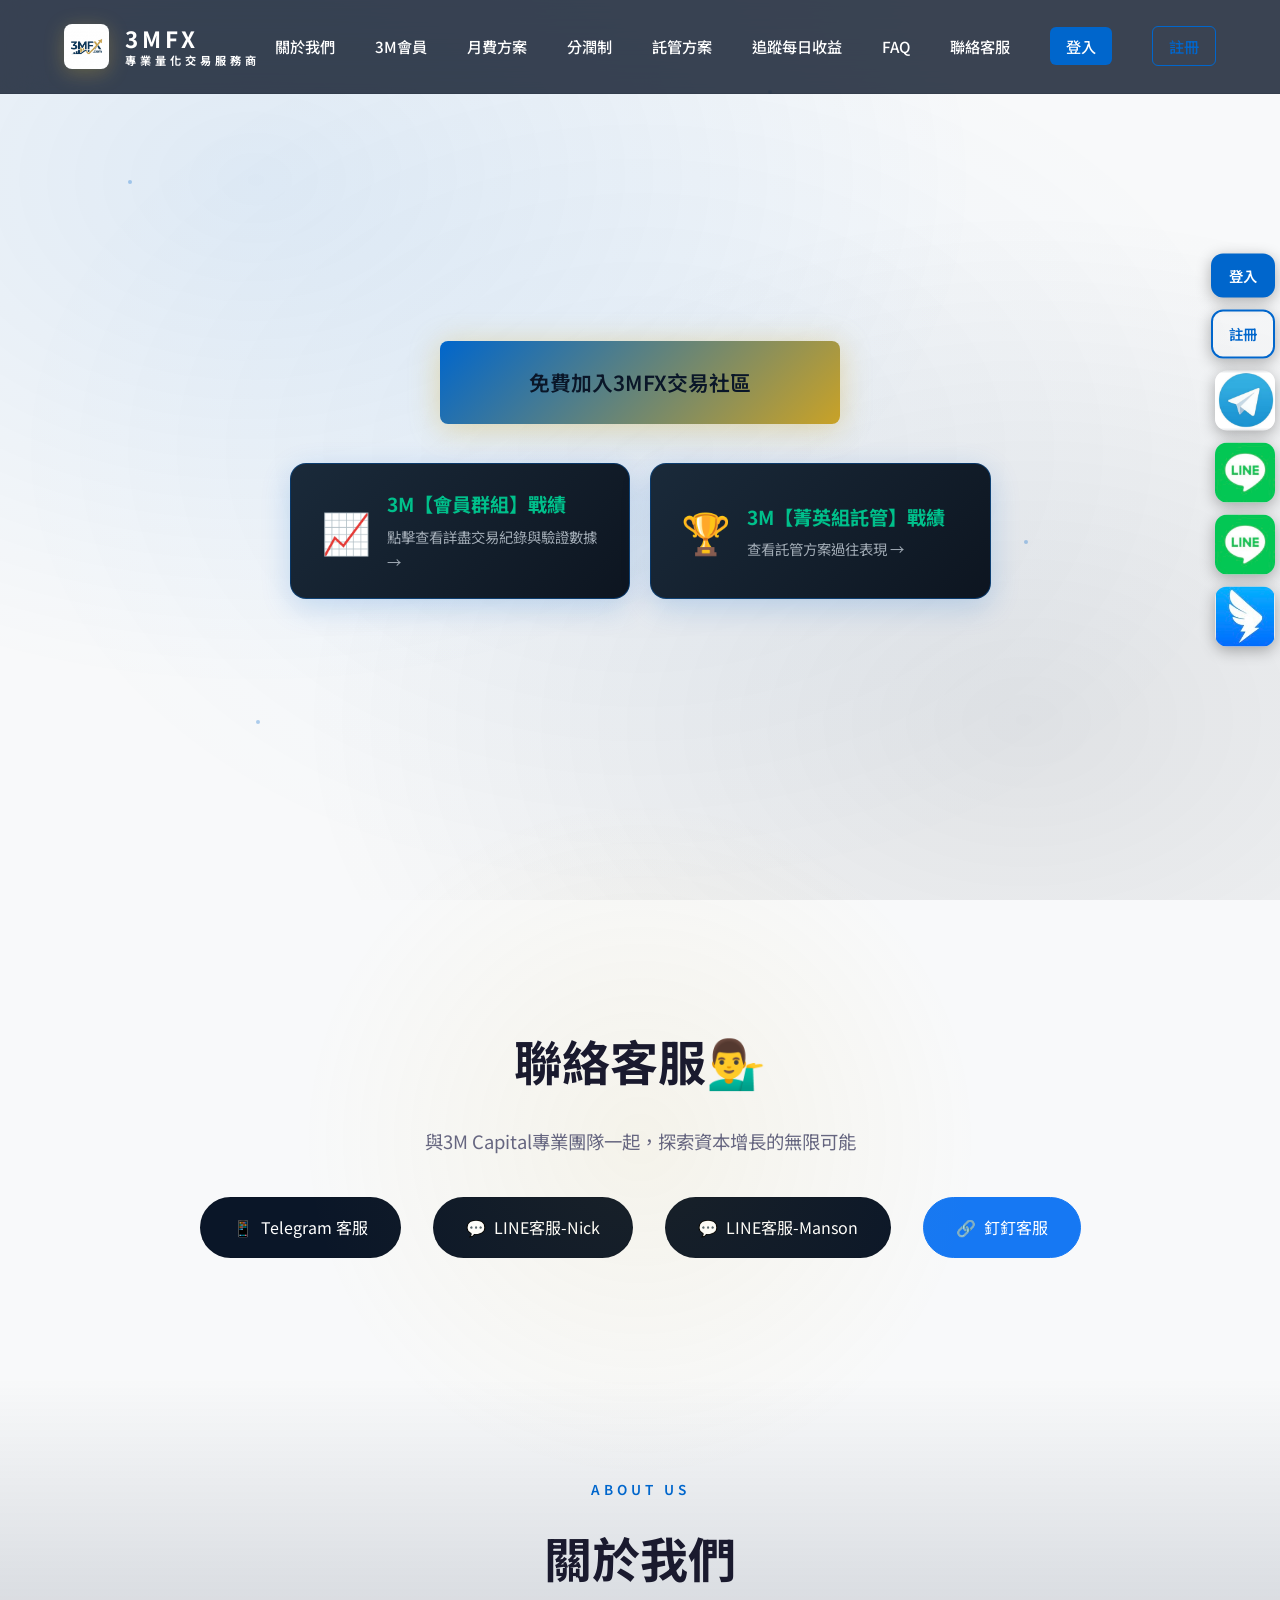
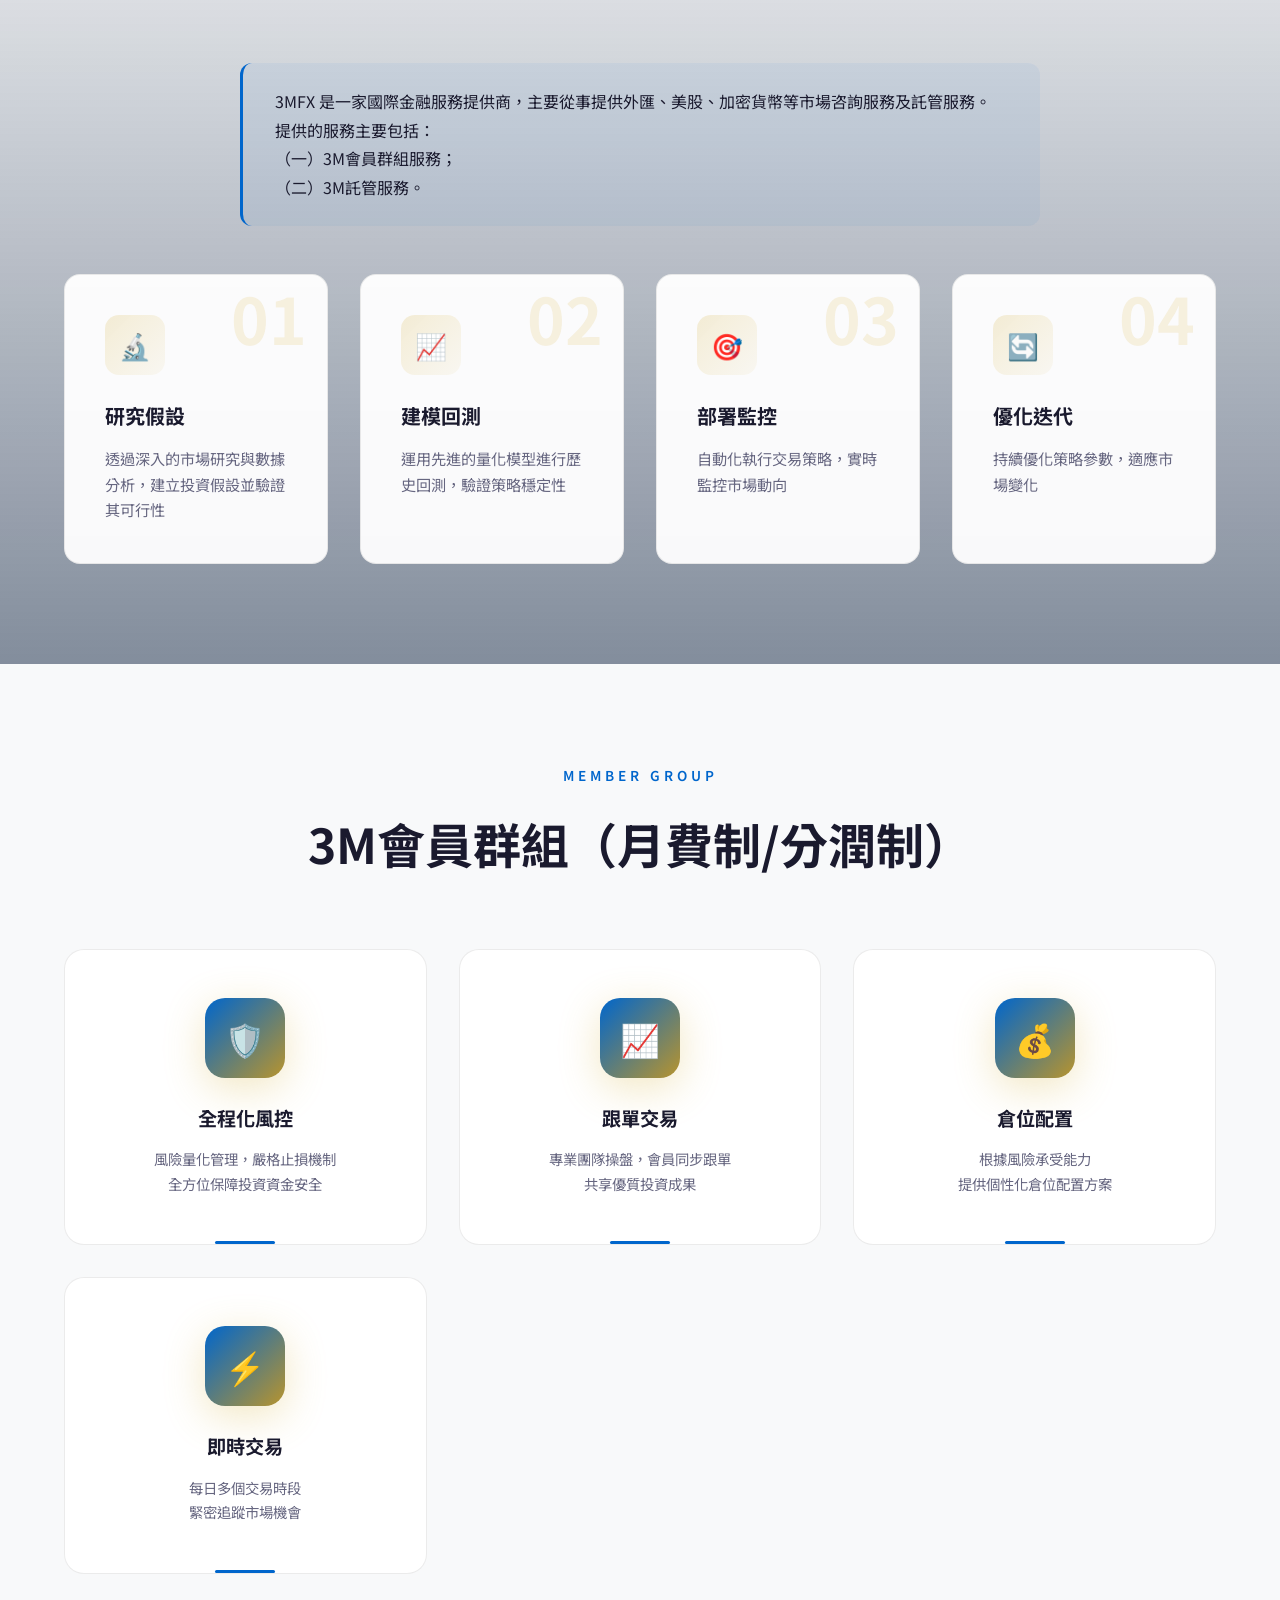
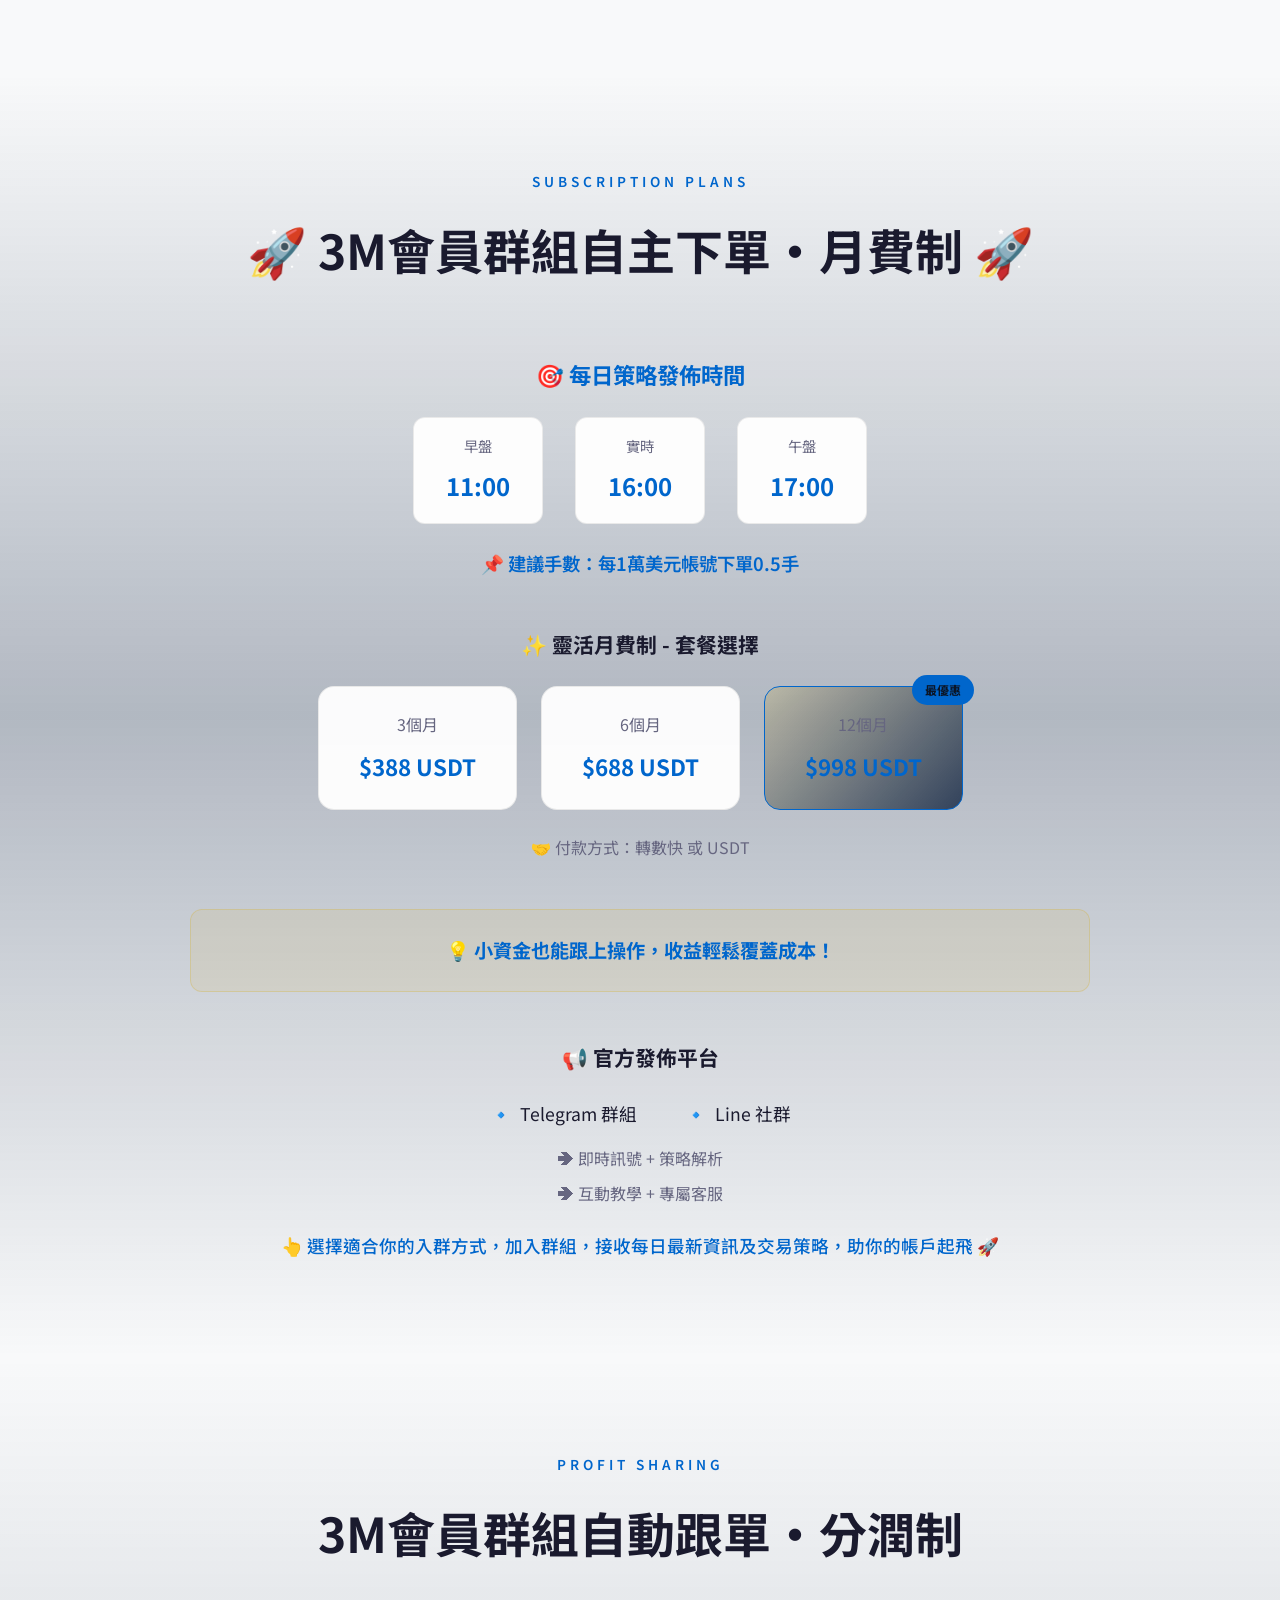
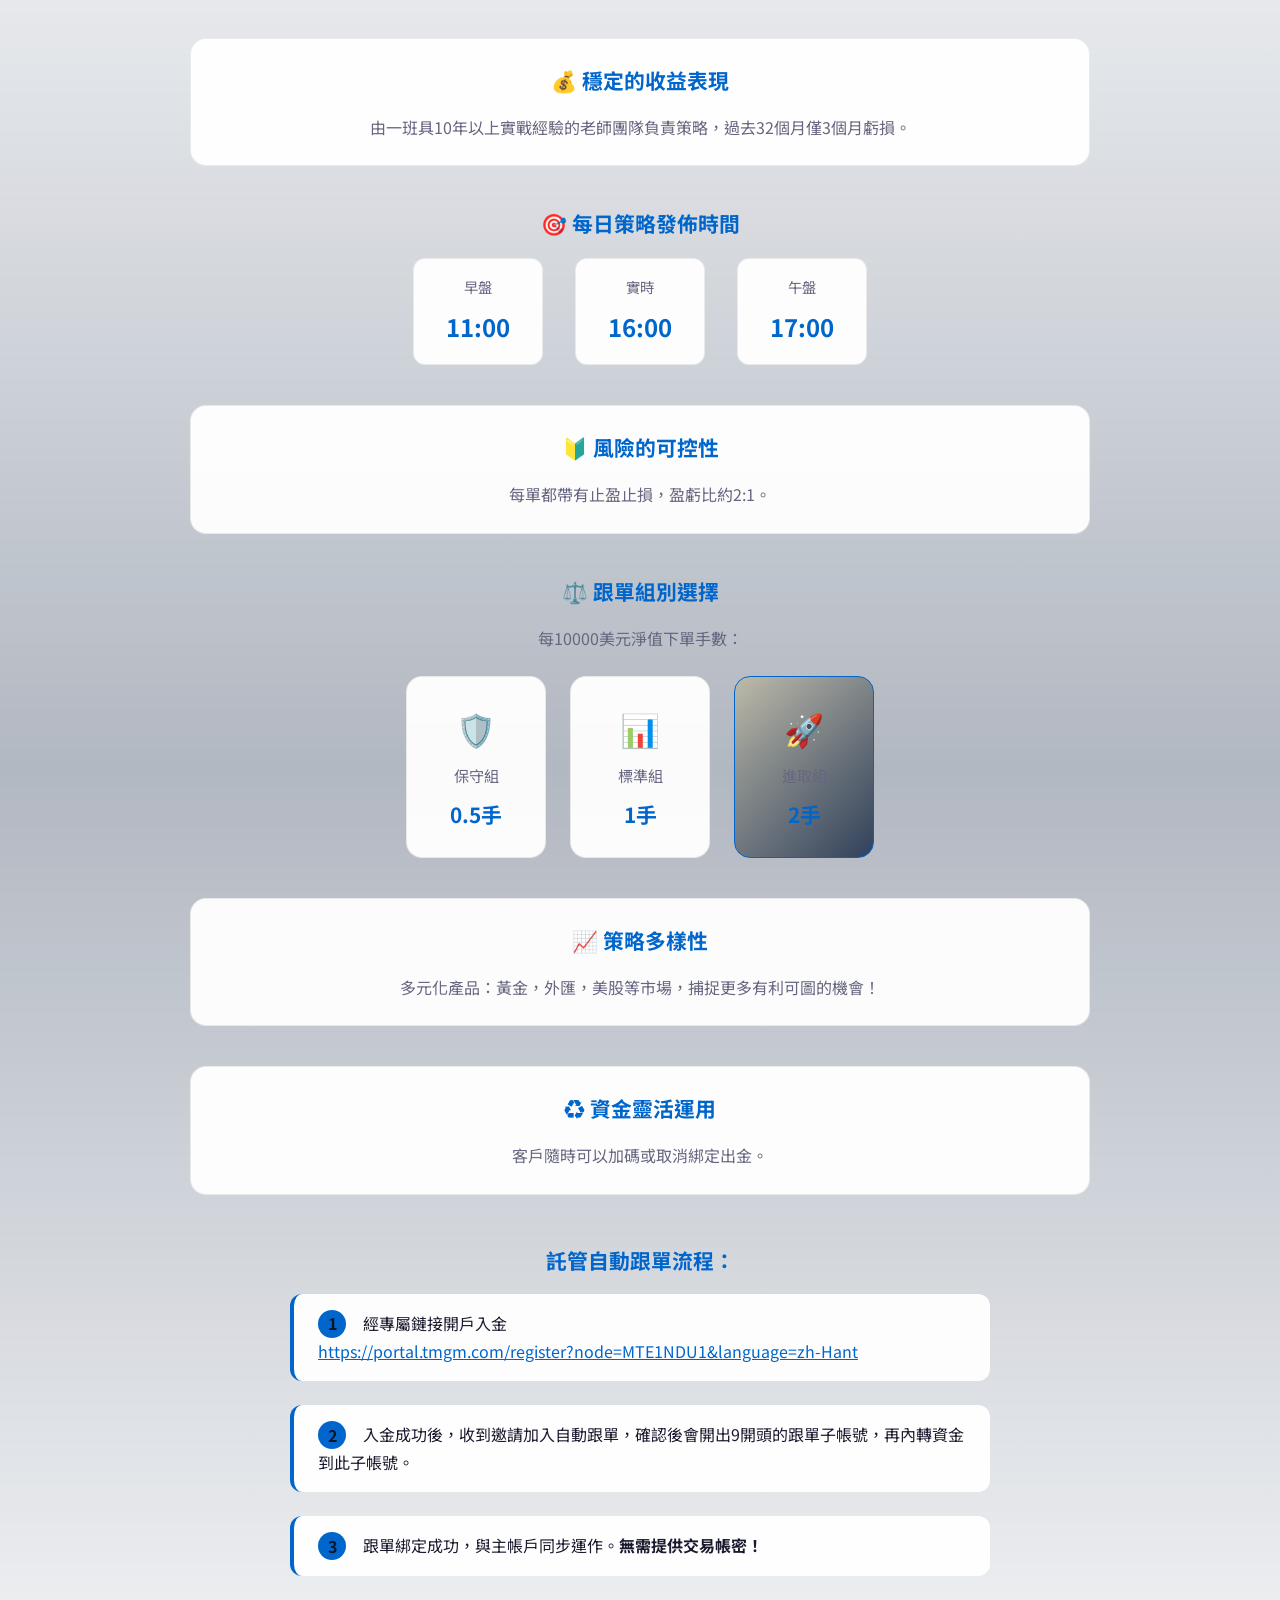
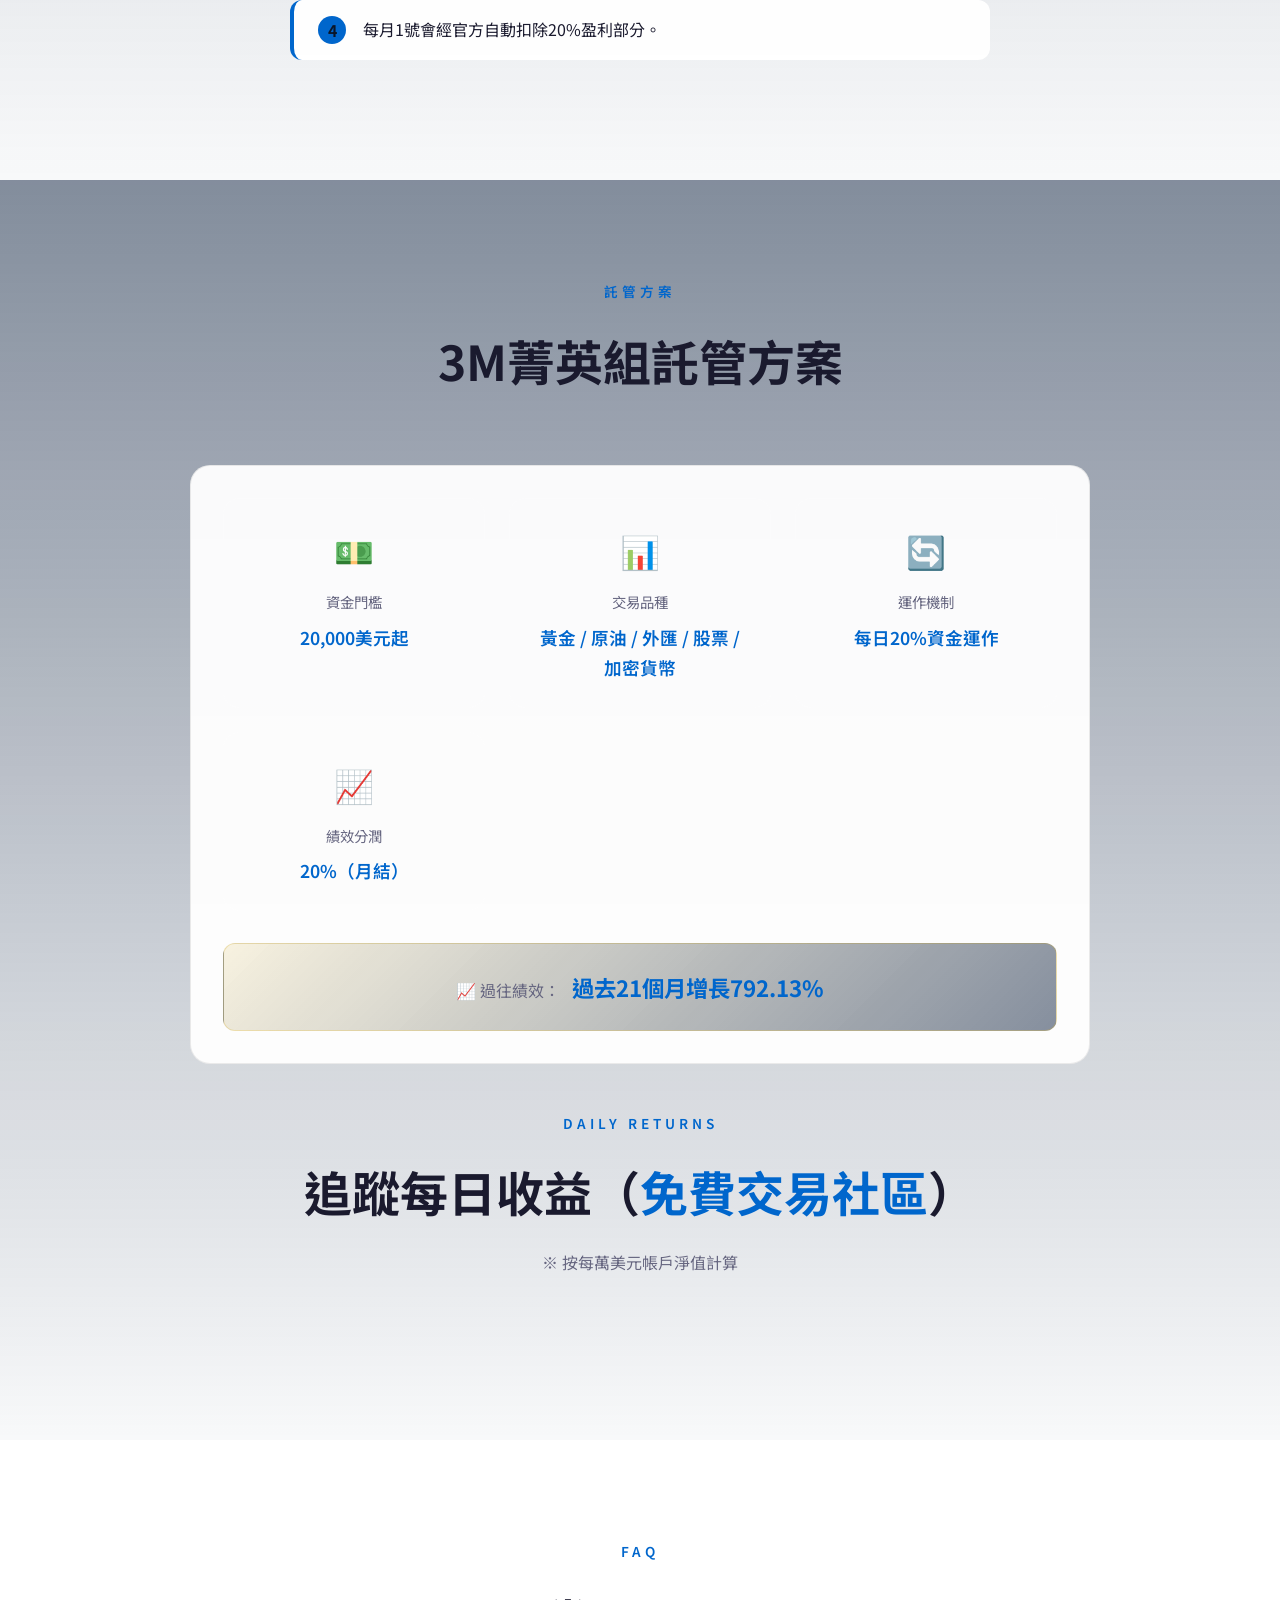
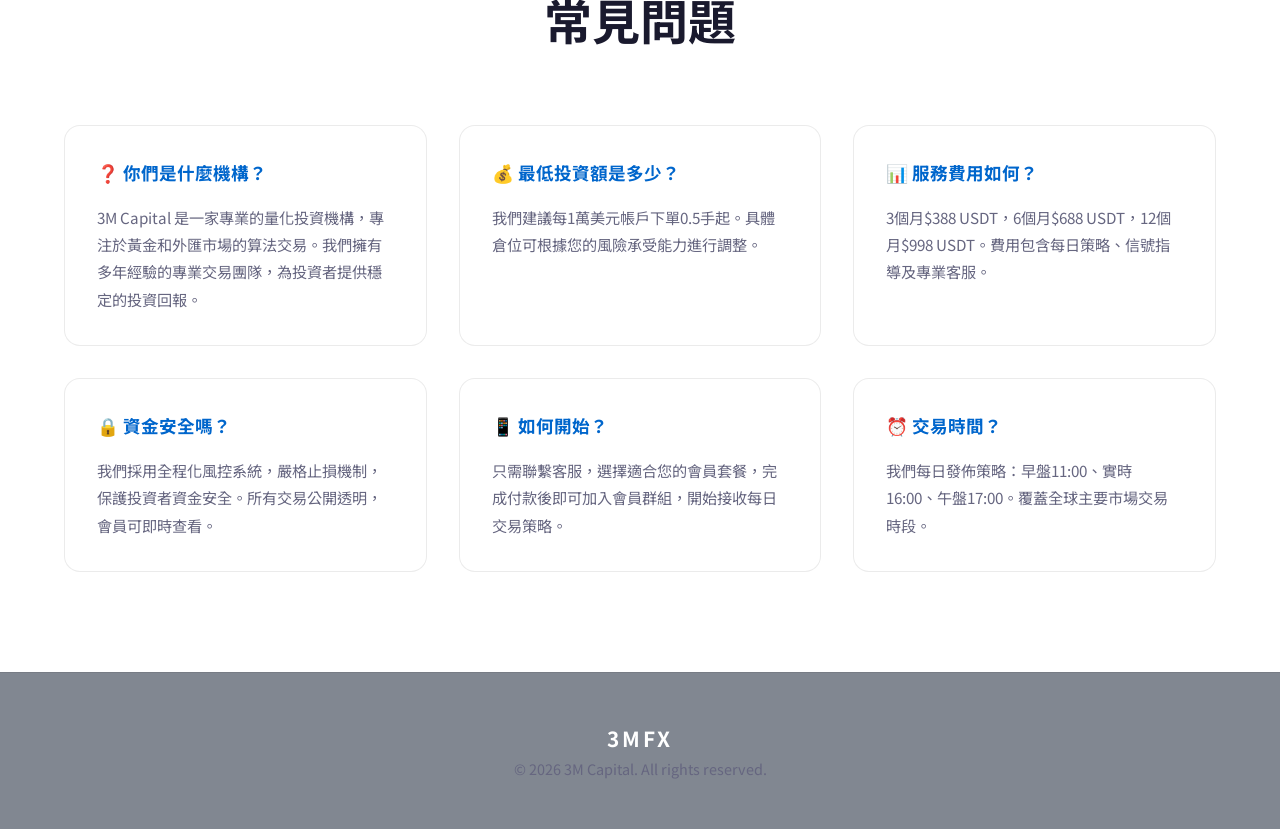
==== commit cc34db0b: "chore: 放大hero section按鈕 - 增加padding、font-size和min-width" ====
--- a/index.html
+++ b/index.html
@@ -400,6 +400,13 @@
 
         .btn-primary:hover::before {
             left: 100%;
+        }
+
+        /* Hero section large button */
+        .hero .btn-primary {
+            padding: 1.5rem 4rem;
+            font-size: 1.3rem;
+            min-width: 400px;
         }
 
         .btn-outline {
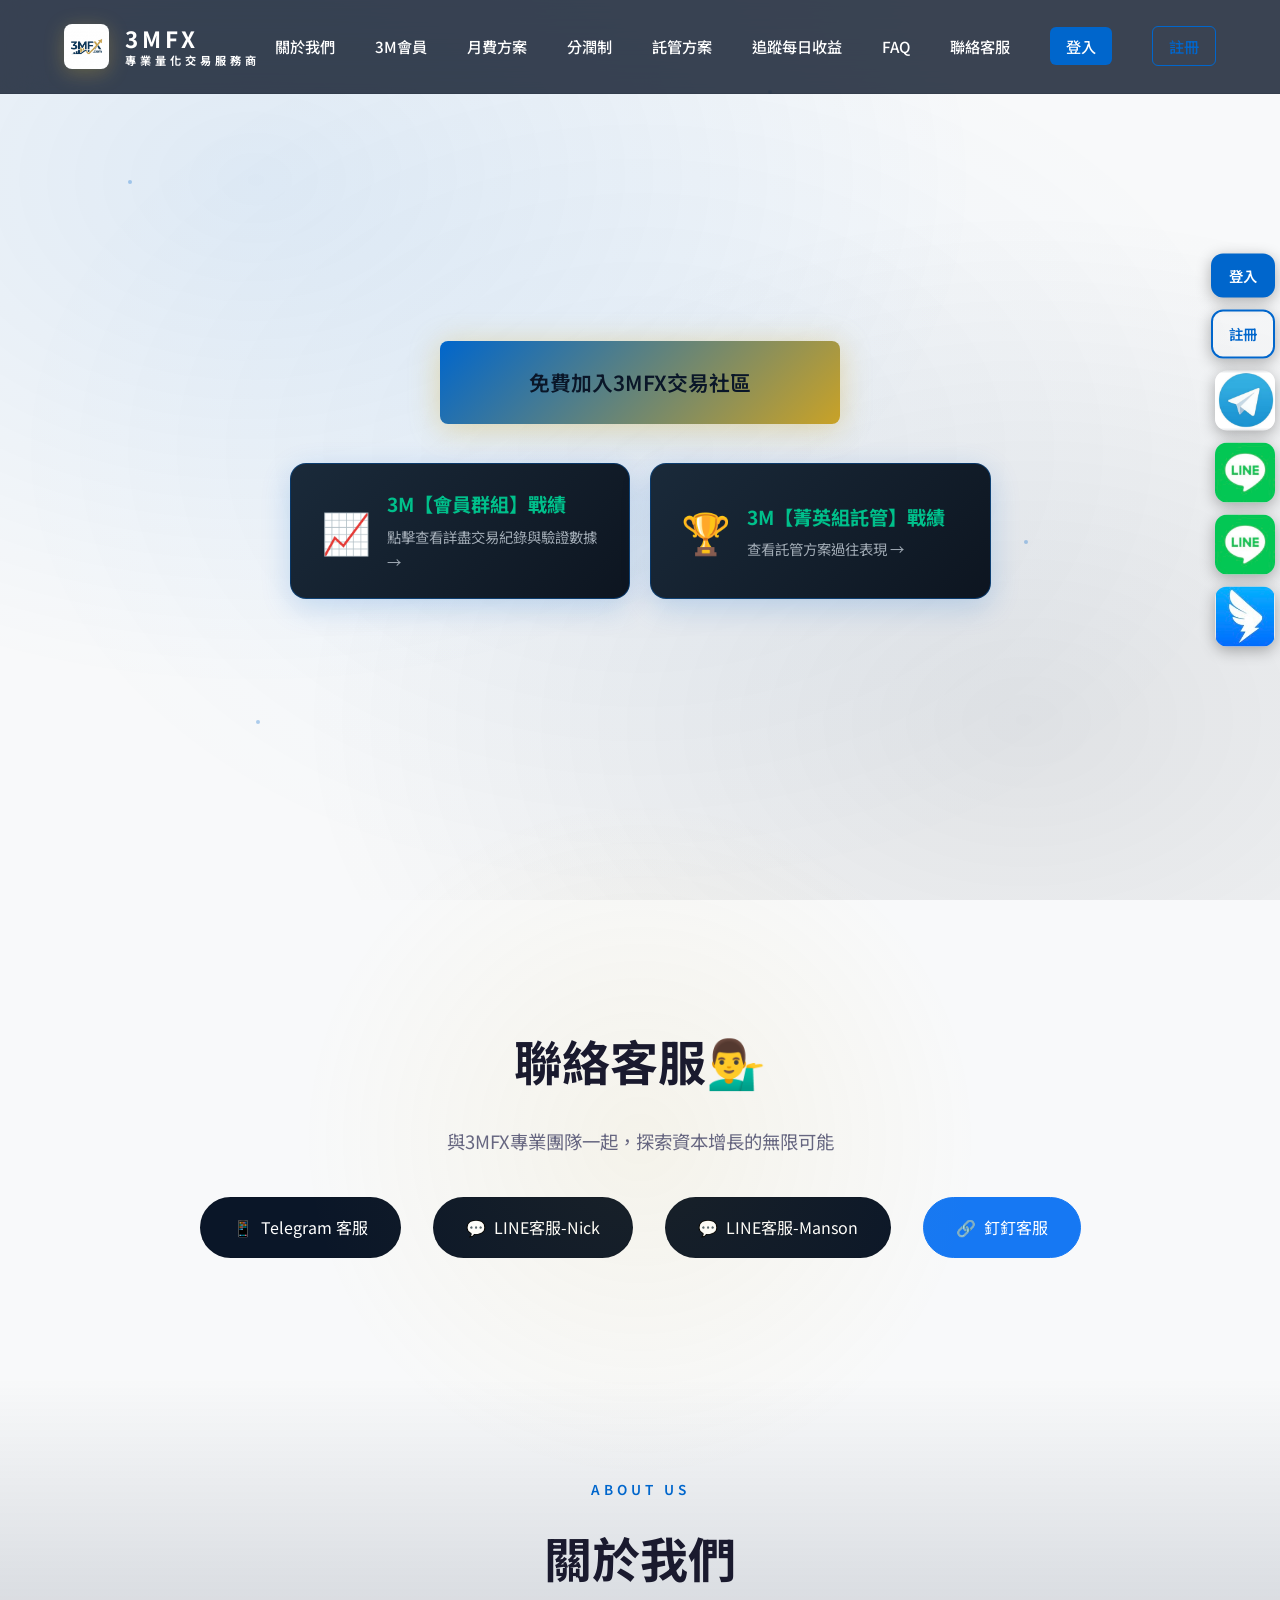
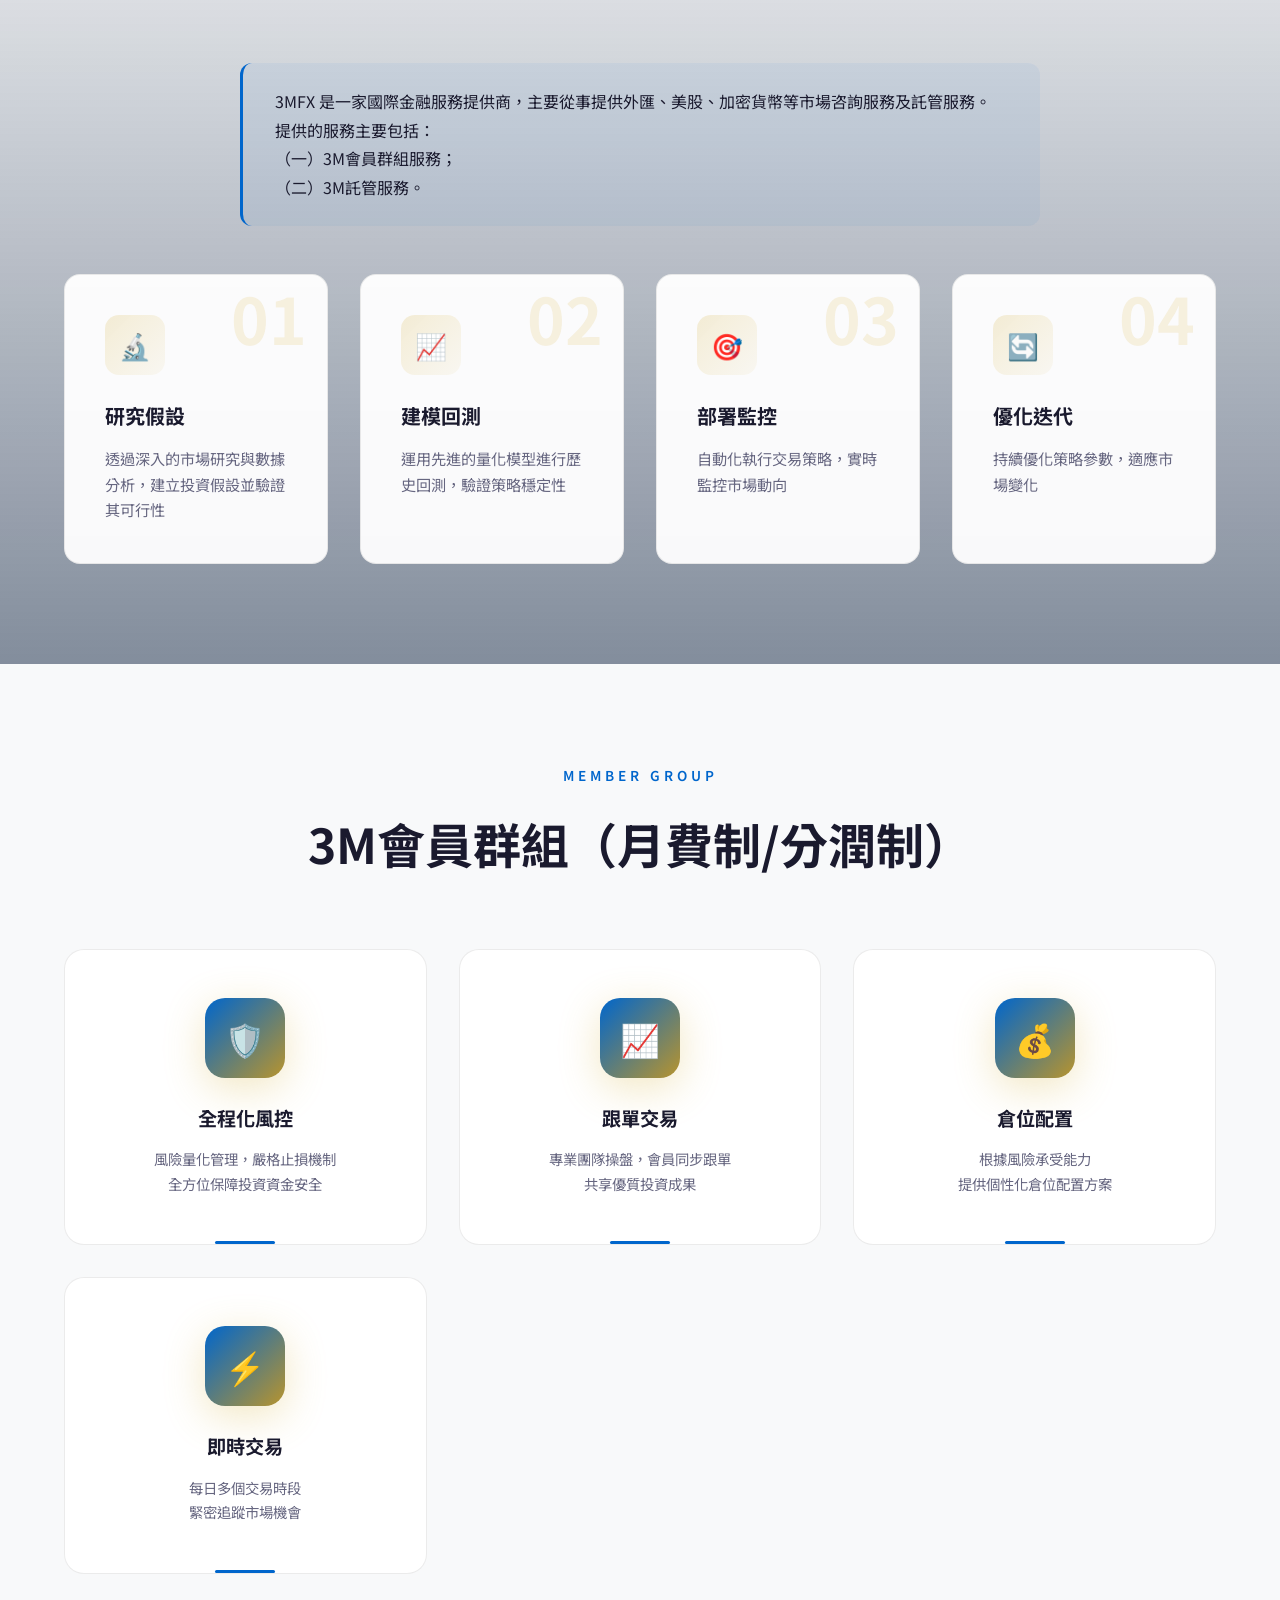
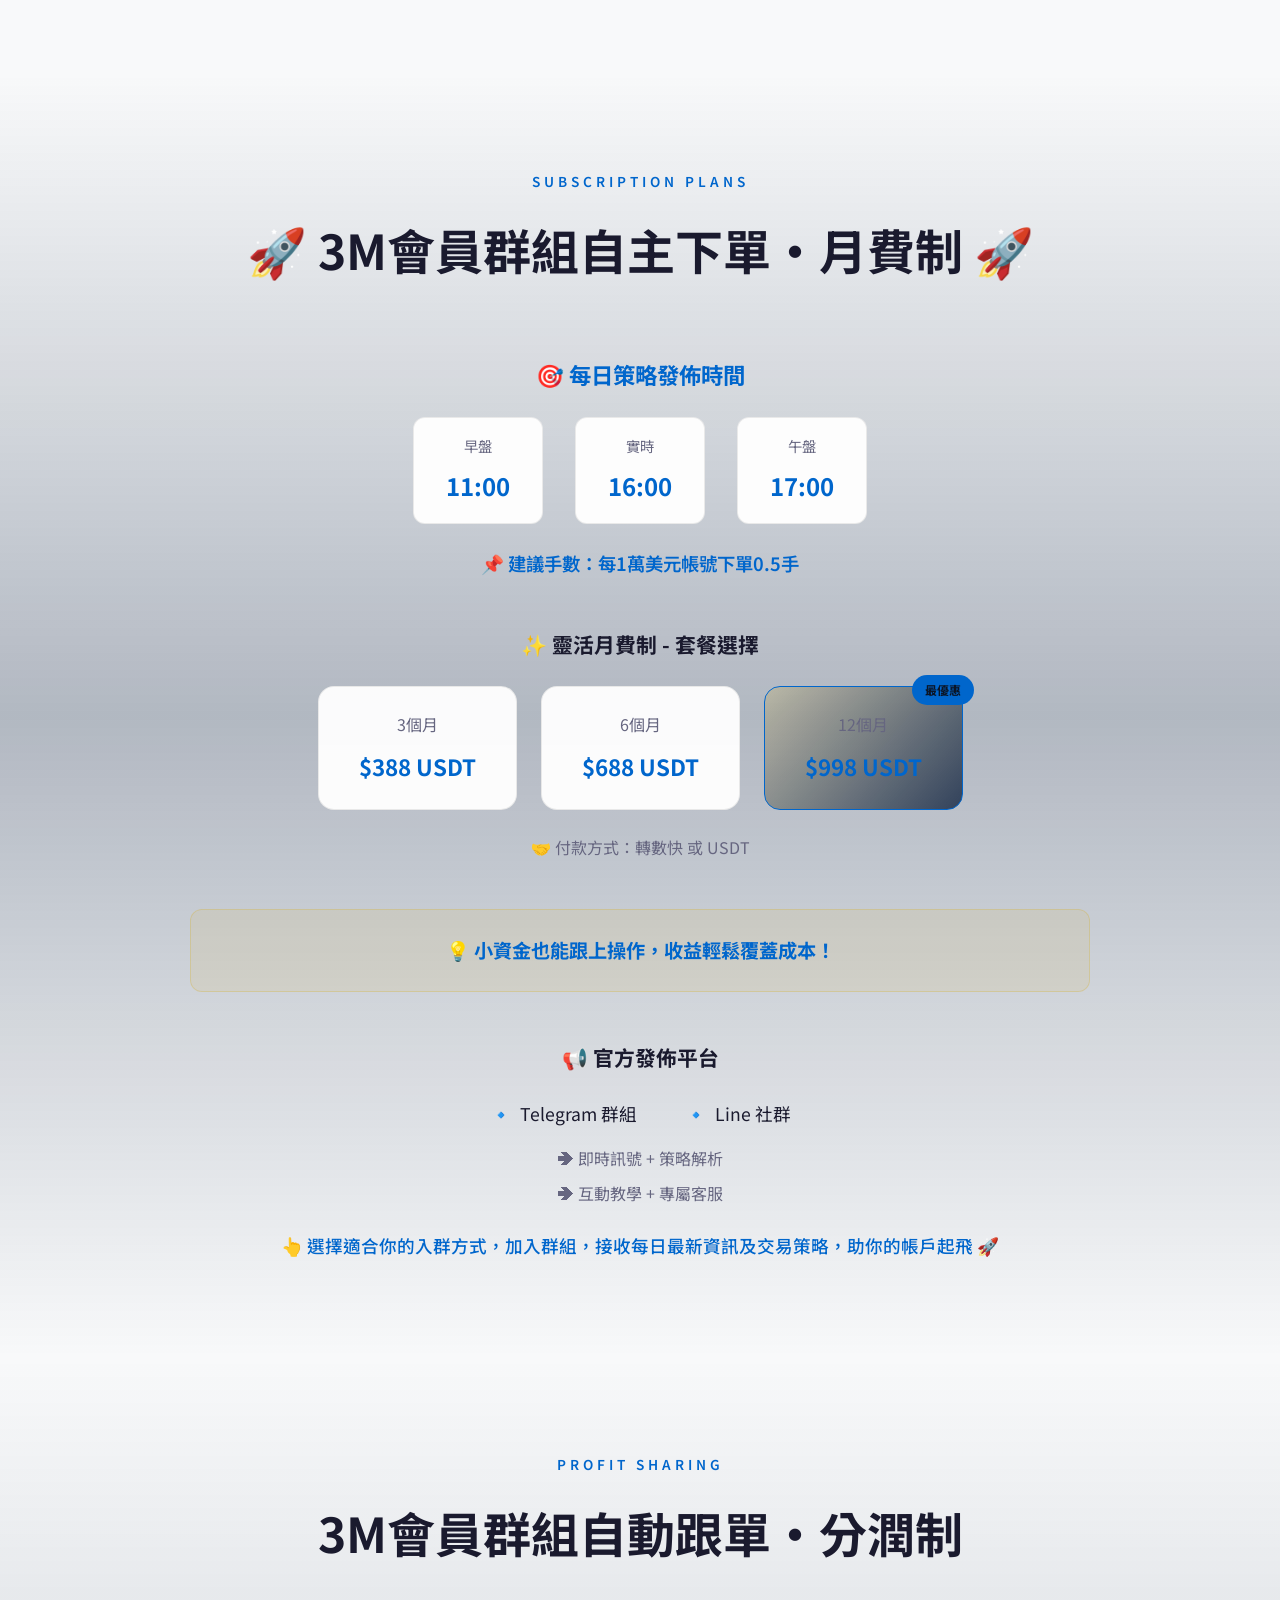
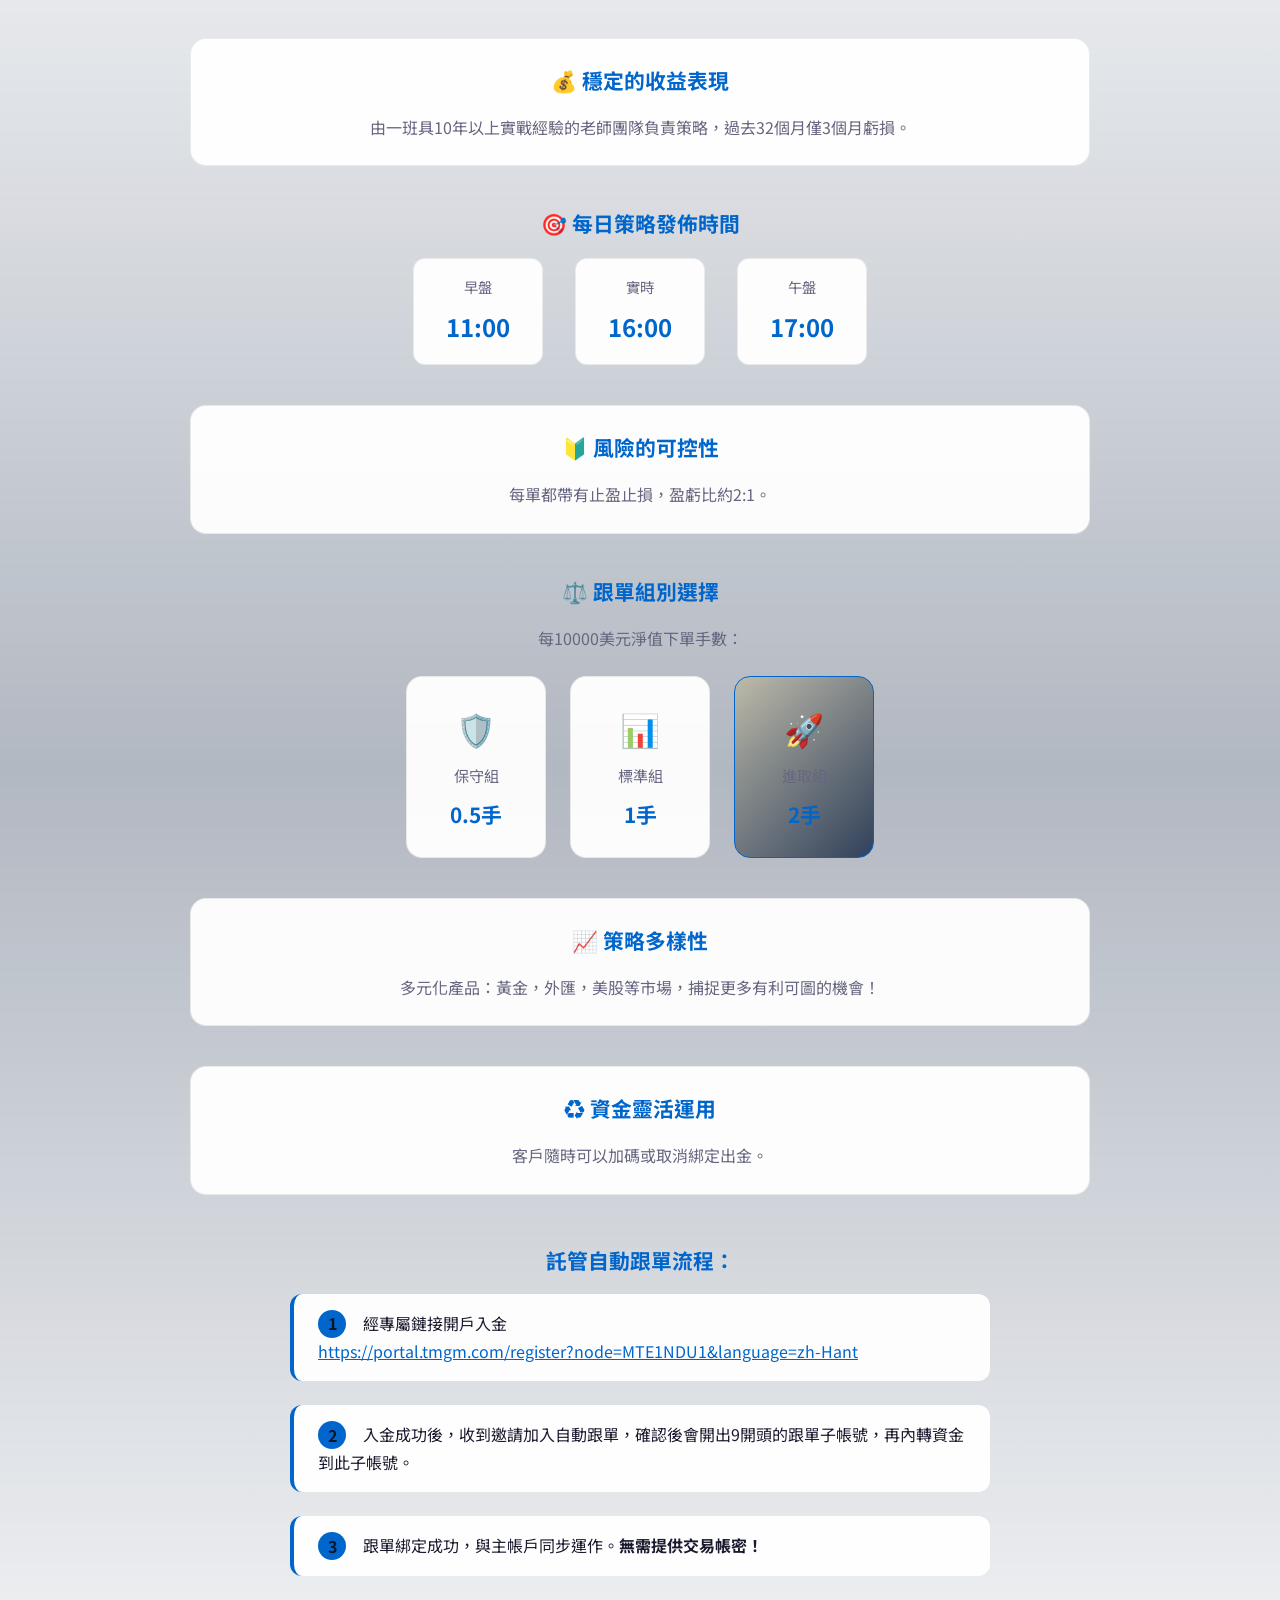
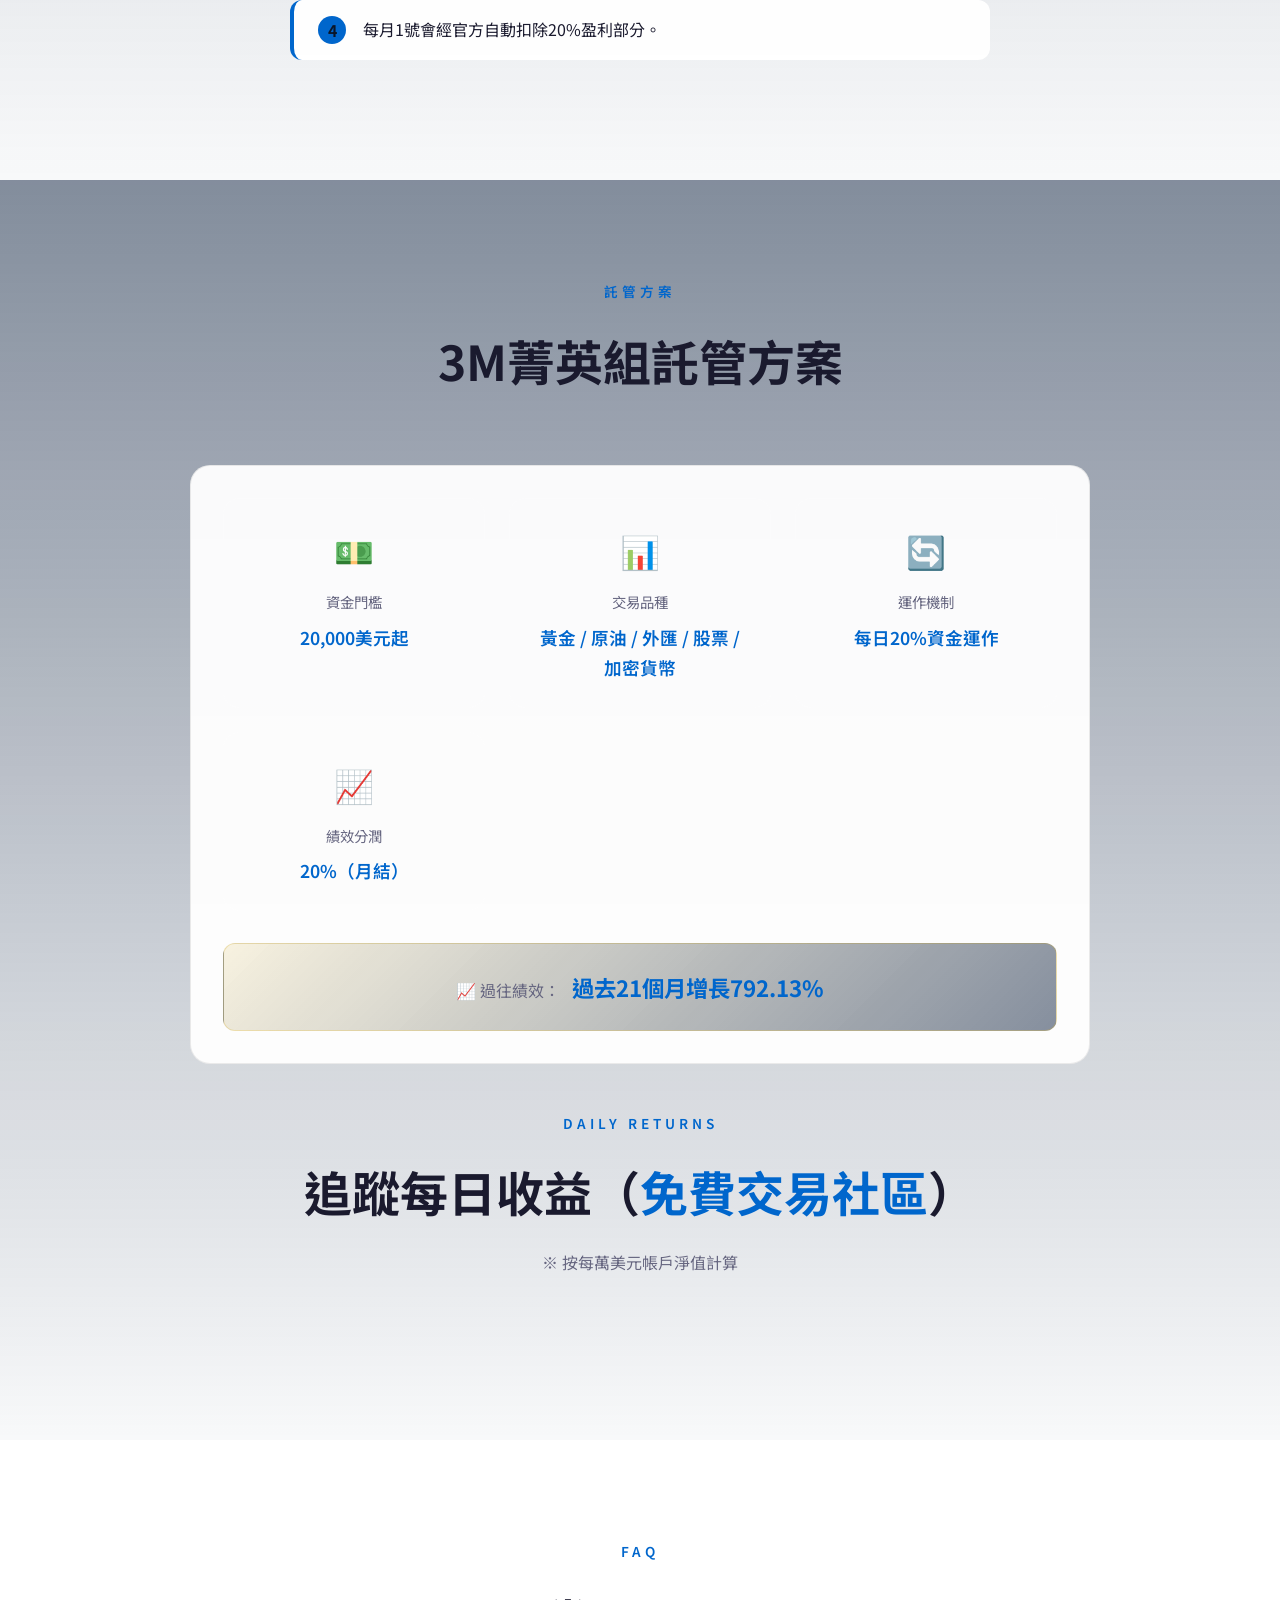
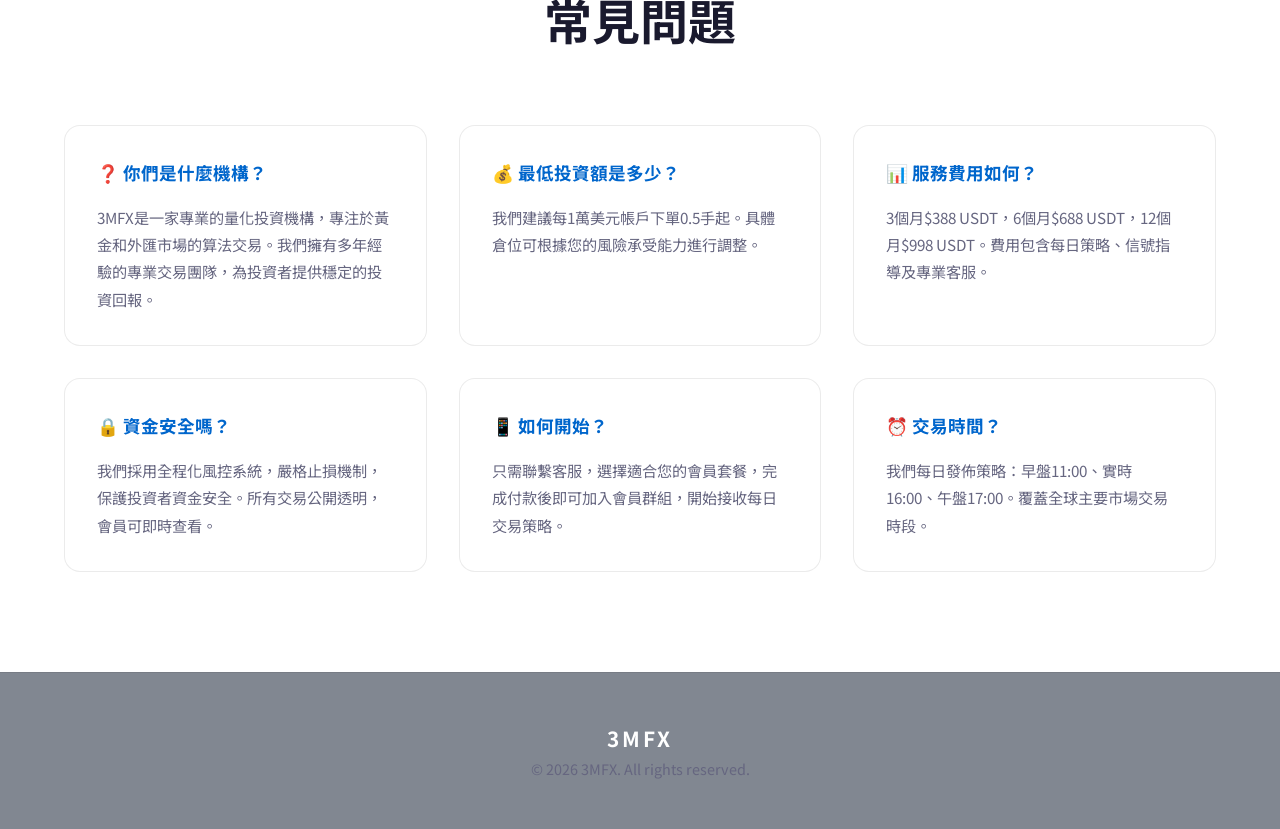
==== commit 5d3f9ac9: "Update index.html: rebrand 3M Capital to 3MFX" ====
--- a/index.html
+++ b/index.html
@@ -1654,7 +1654,7 @@
     <!-- 聯絡客服 - 移動到策略介紹前面 -->
     <section class="cta" id="contact">
         <h2>聯絡客服💁‍♂️</h2>
-        <p>與3M Capital專業團隊一起，探索資本增長的無限可能</p>
+        <p>與3MFX專業團隊一起，探索資本增長的無限可能</p>
         <div class="social-links" style="margin-top: 2rem;">
             <a href="https://t.me/Paul_3mfx" class="social-link telegram">
                 <span>📱</span> Telegram 客服
@@ -1951,7 +1951,7 @@
         <div class="faq-grid">
             <div class="faq-item">
                 <h3>❓ 你們是什麼機構？</h3>
-                <p>3M Capital 是一家專業的量化投資機構，專注於黃金和外匯市場的算法交易。我們擁有多年經驗的專業交易團隊，為投資者提供穩定的投資回報。</p>
+                <p>3MFX是一家專業的量化投資機構，專注於黃金和外匯市場的算法交易。我們擁有多年經驗的專業交易團隊，為投資者提供穩定的投資回報。</p>
             </div>
 
             <div class="faq-item">
@@ -1983,7 +1983,7 @@
 
     <footer>
         <div class="footer-logo">3MFX</div>
-        <p>© 2026 3M Capital. All rights reserved.</p>
+        <p>© 2026 3MFX. All rights reserved.</p>
     </footer>
 
     <!-- DingTalk QR Modal -->
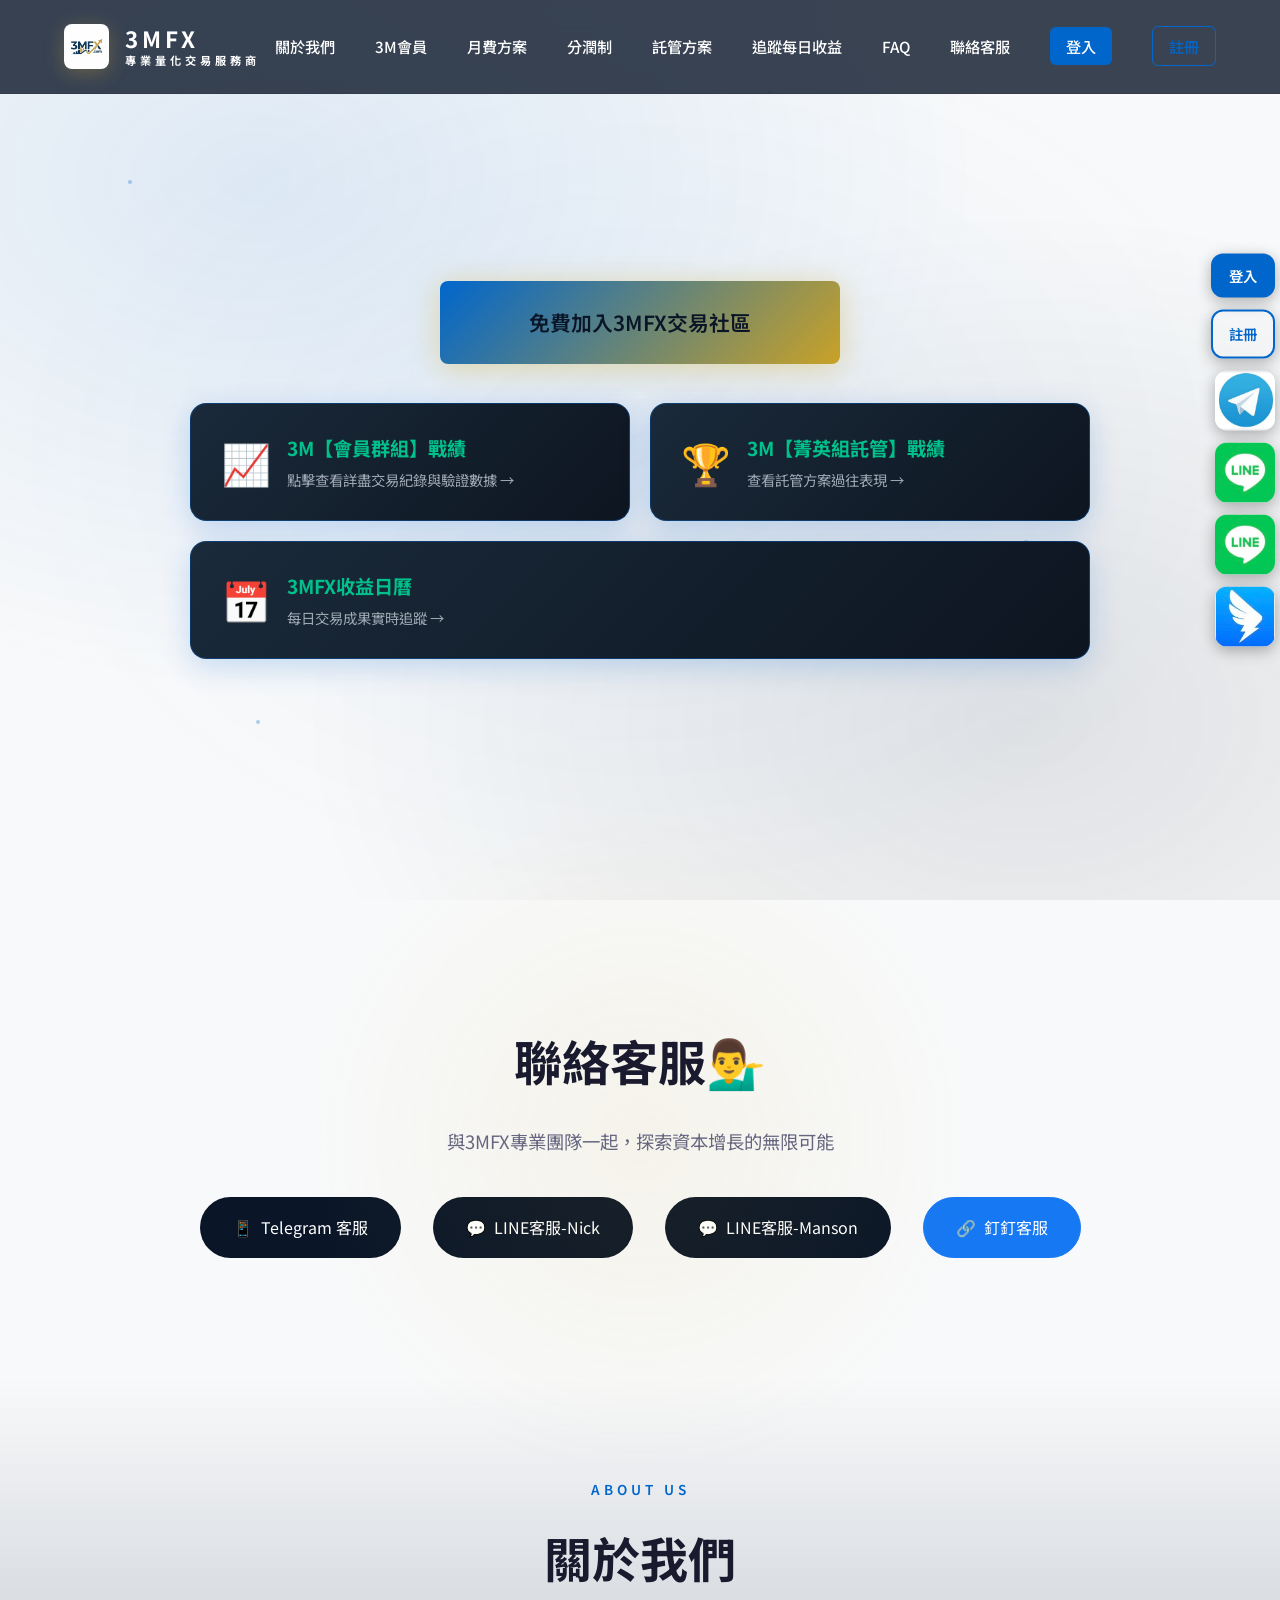
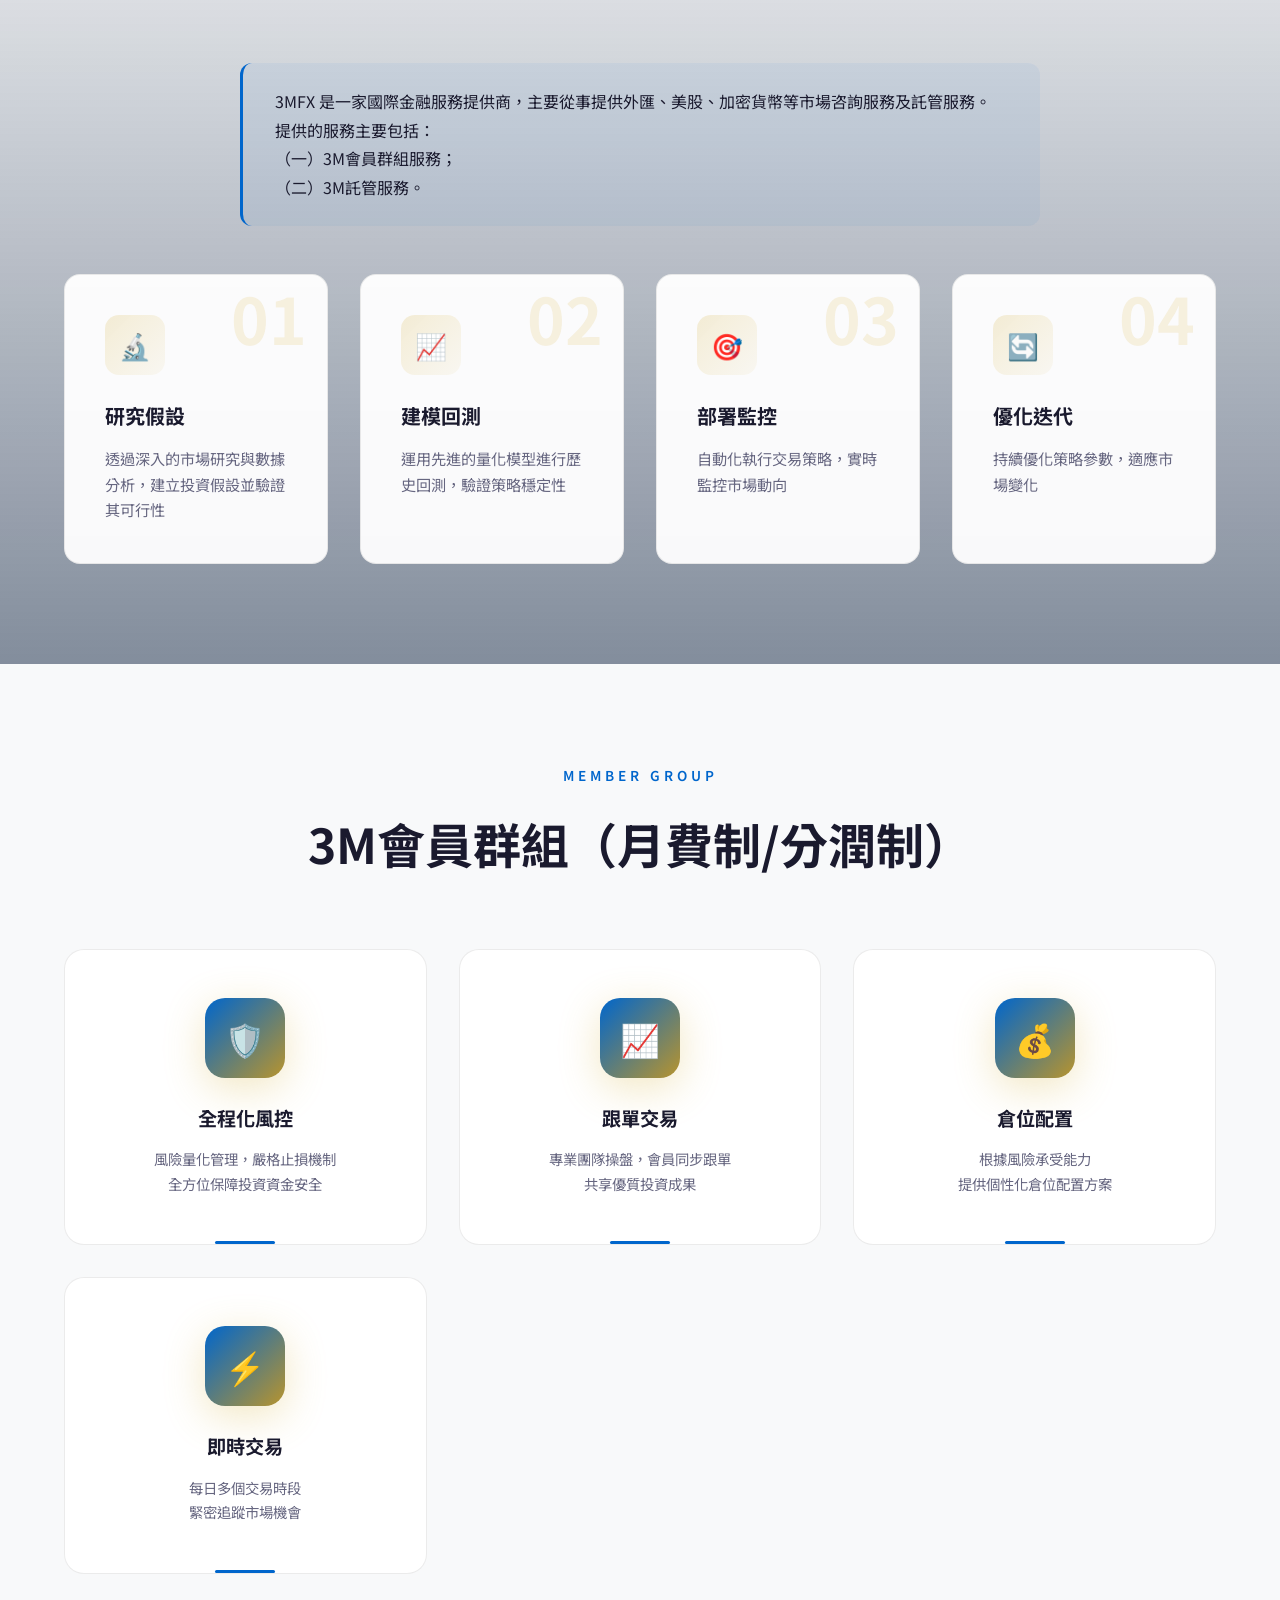
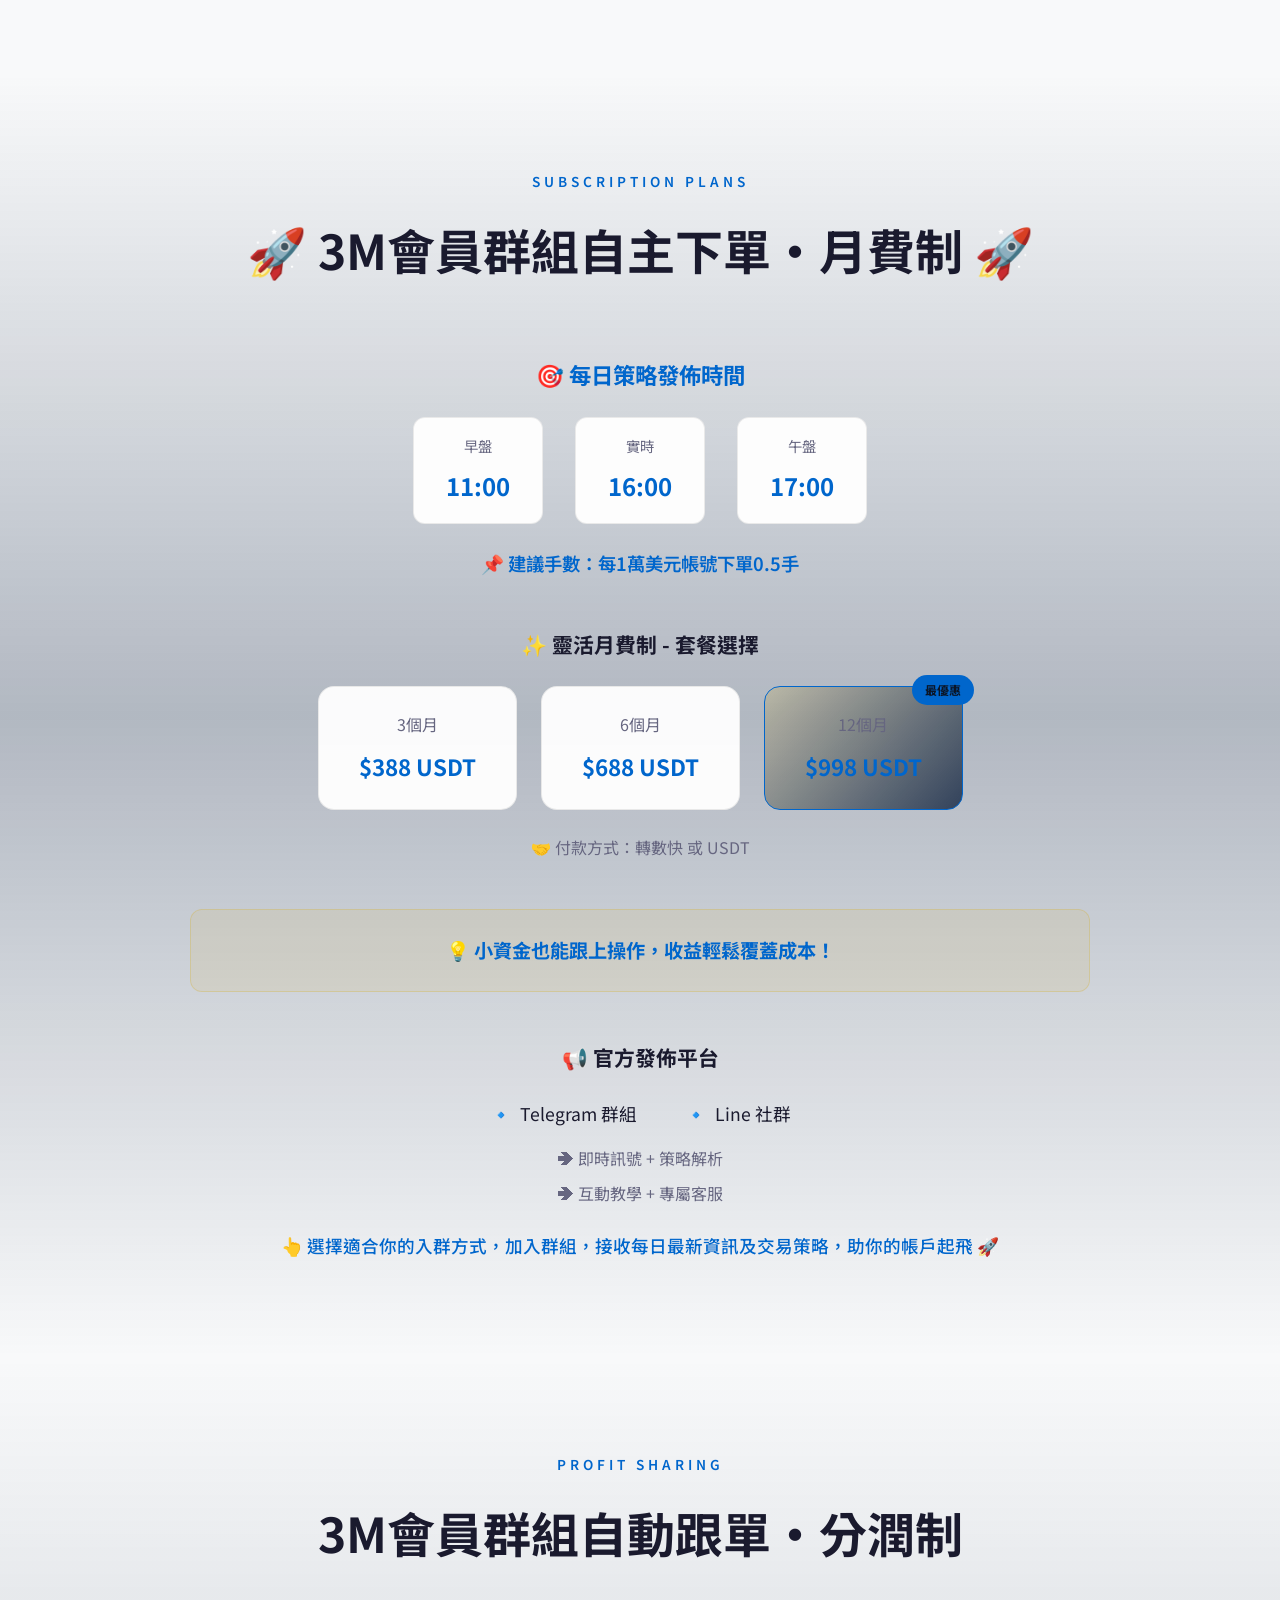
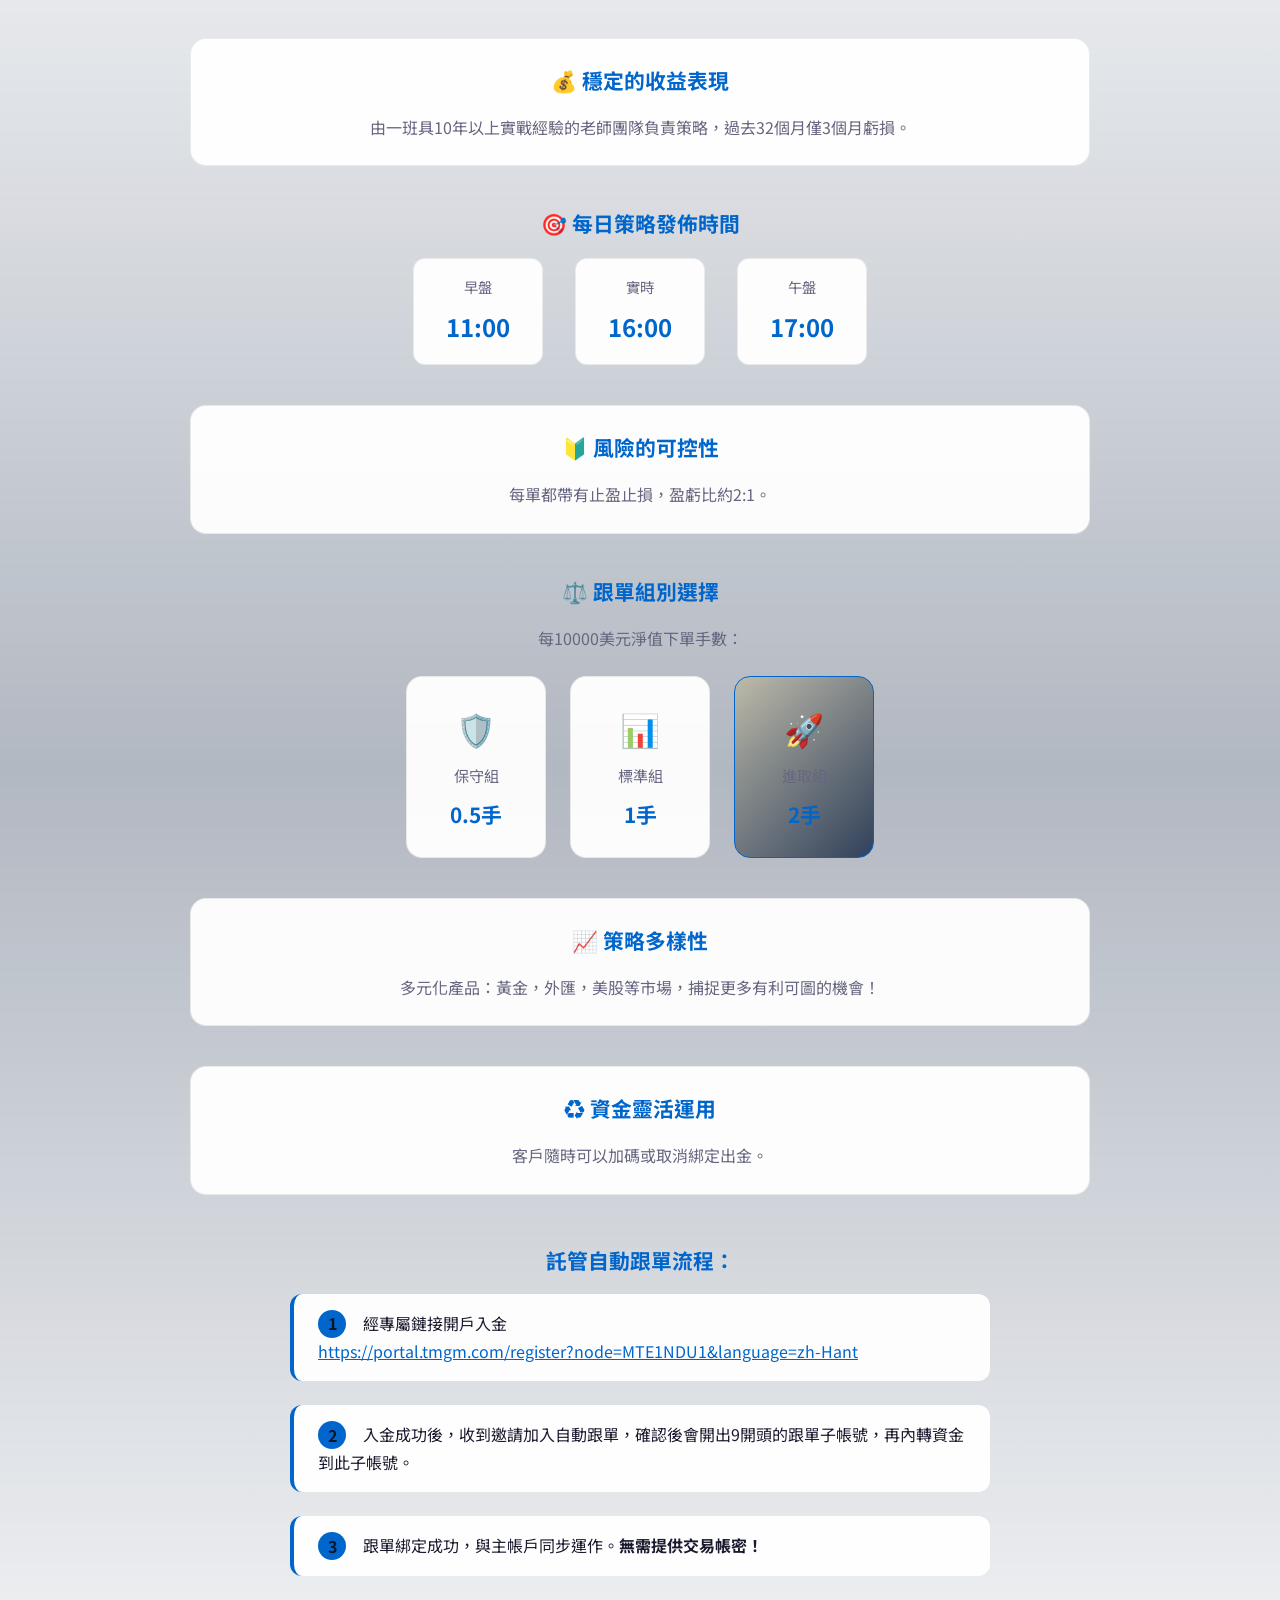
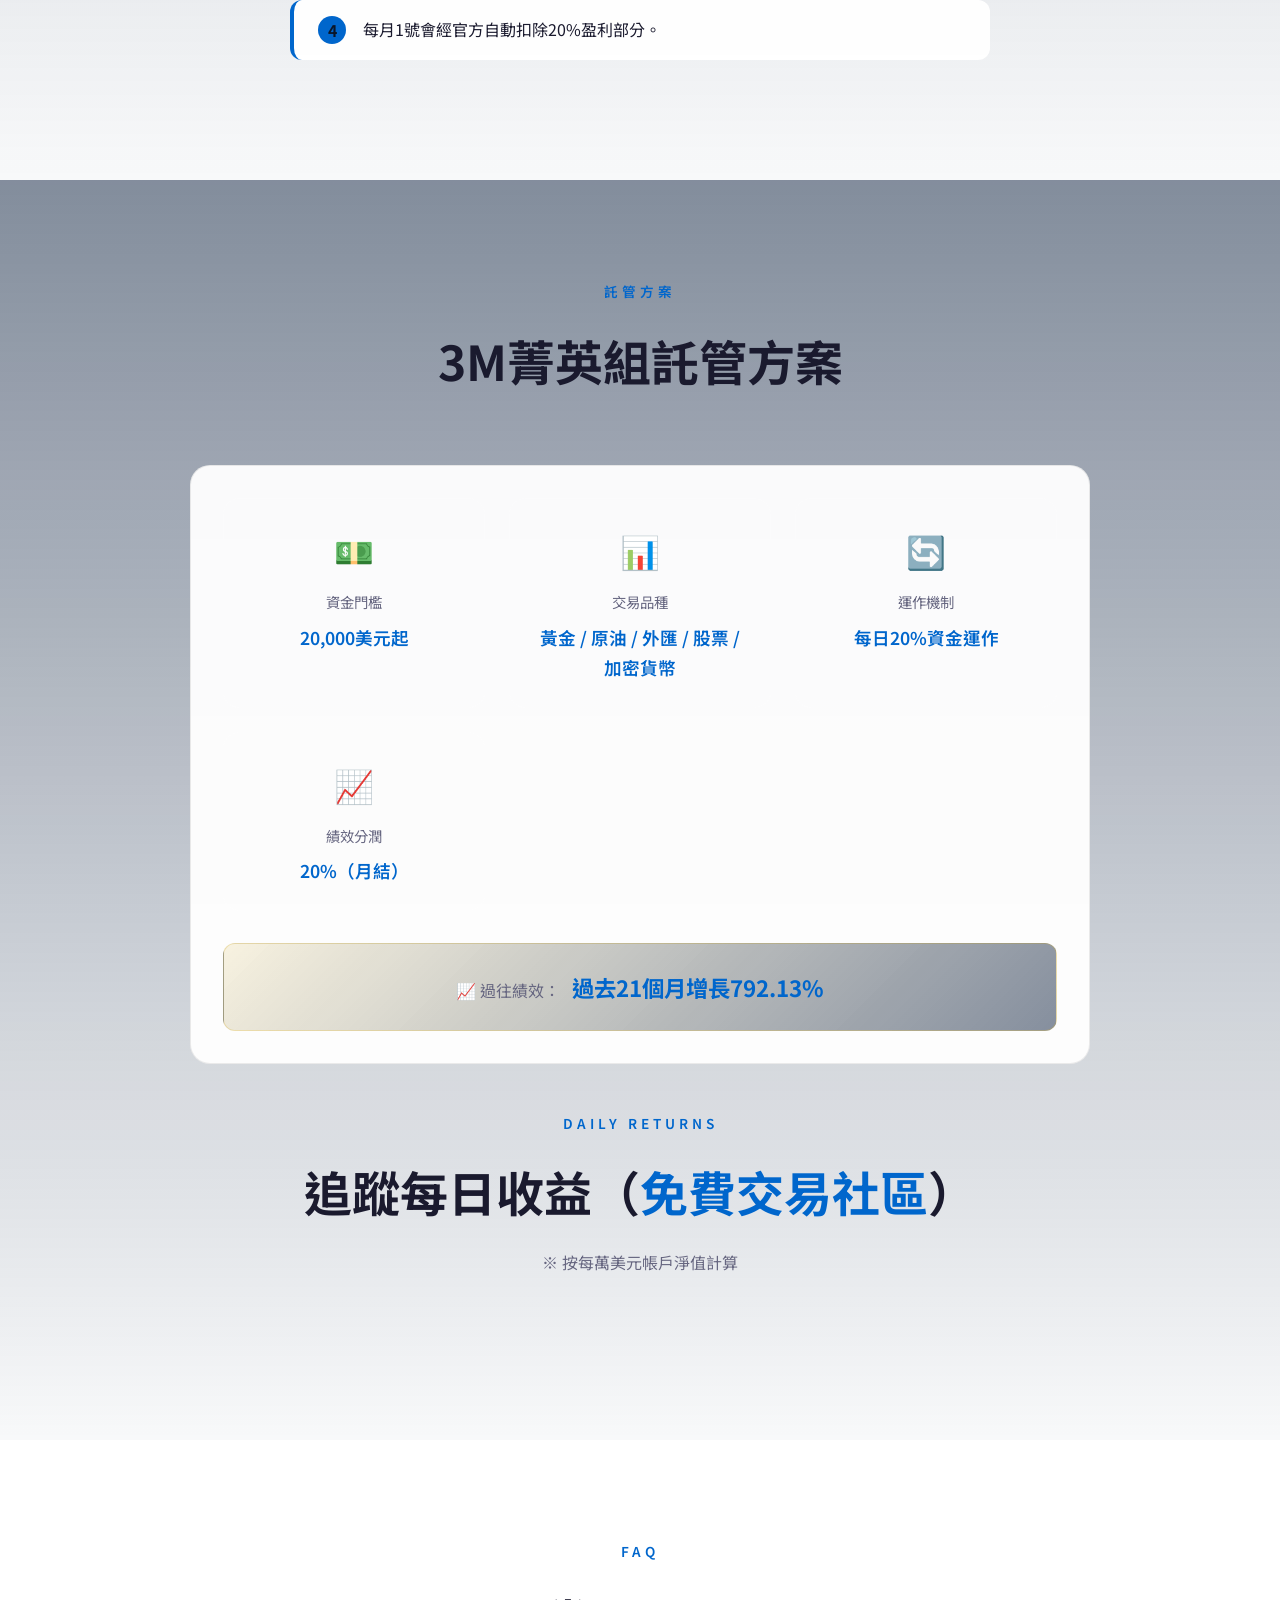
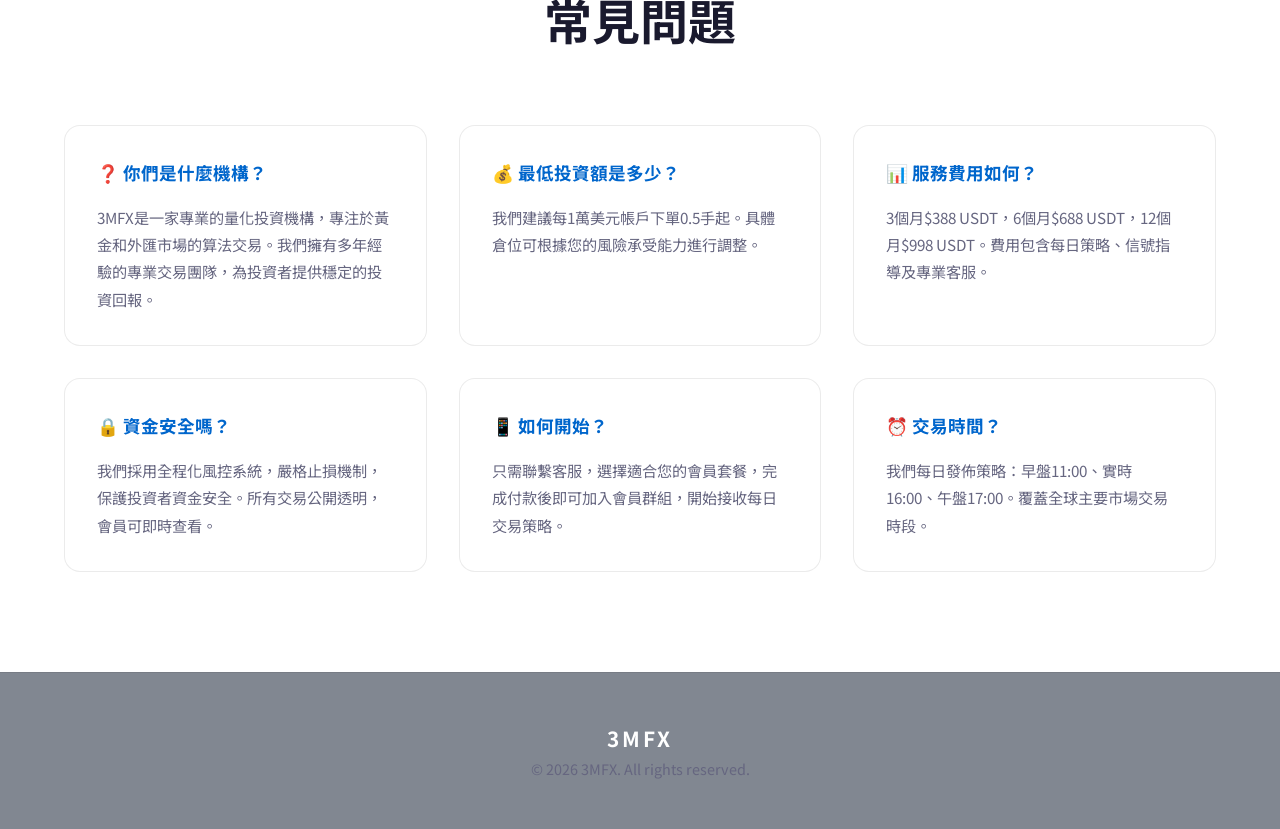
==== commit e6204fe8: "feat: add daily-report.html and update hero section with promo card" ====
--- a/index.html
+++ b/index.html
@@ -1634,7 +1634,7 @@
             <a href="https://t.me/threemfx" class="btn btn-primary" target="_blank">免費加入3MFX交易社區</a>
         </div>
         <div class="promo-hero-container">
-            <a href="3mcapital-authentic.html" class="promo-hero-card" target="_blank">
+            <a href="3mfx.html" class="promo-hero-card" target="_blank">
                 <div class="promo-hero-icon">📈</div>
                 <div class="promo-hero-text">
                     <span class="promo-hero-title">3M【會員群組】戰績</span>
@@ -1646,6 +1646,13 @@
                 <div class="promo-hero-text">
                     <span class="promo-hero-title">3M【菁英組託管】戰績</span>
                     <span class="promo-hero-desc">查看託管方案過往表現 →</span>
+                </div>
+            </a>
+            <a href="daily-report.html" class="promo-hero-card" target="_blank">
+                <div class="promo-hero-icon">📅</div>
+                <div class="promo-hero-text">
+                    <span class="promo-hero-title">3MFX收益日曆</span>
+                    <span class="promo-hero-desc">每日交易成果實時追蹤 →</span>
                 </div>
             </a>
         </div>
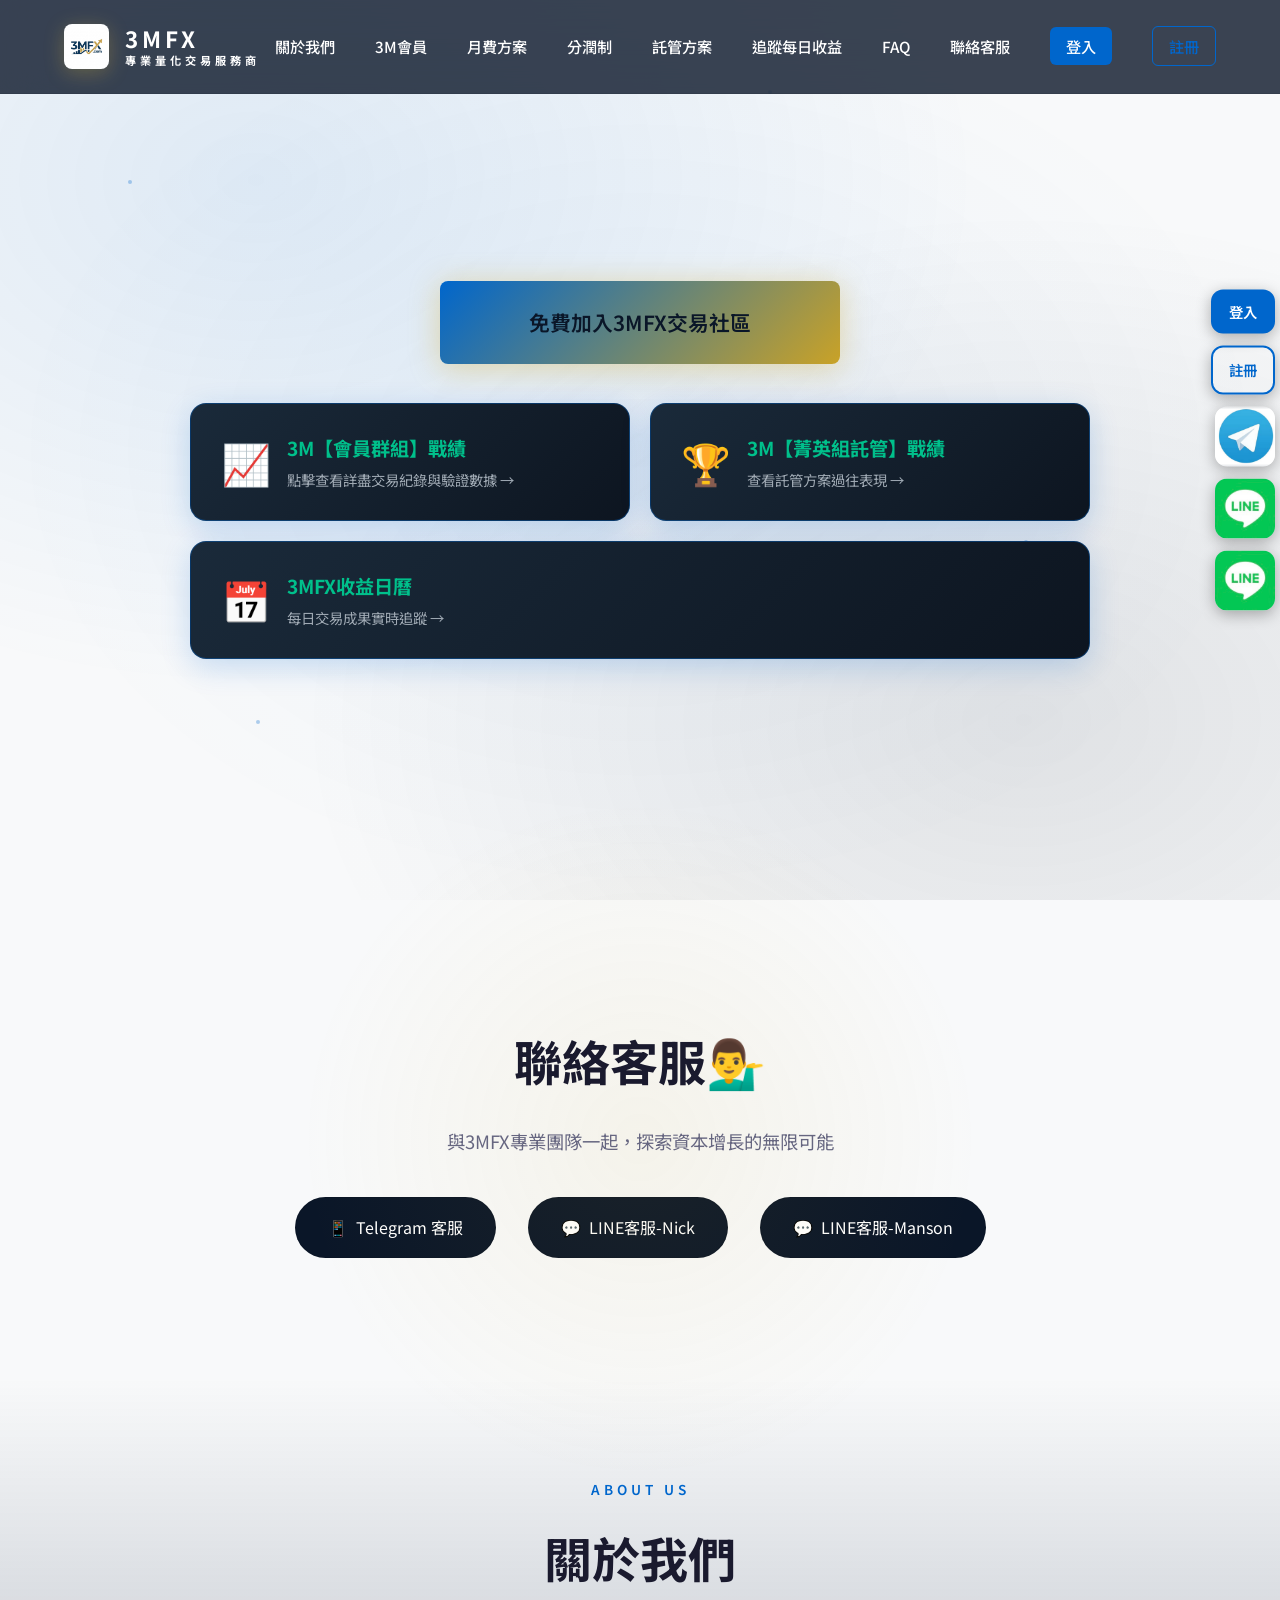
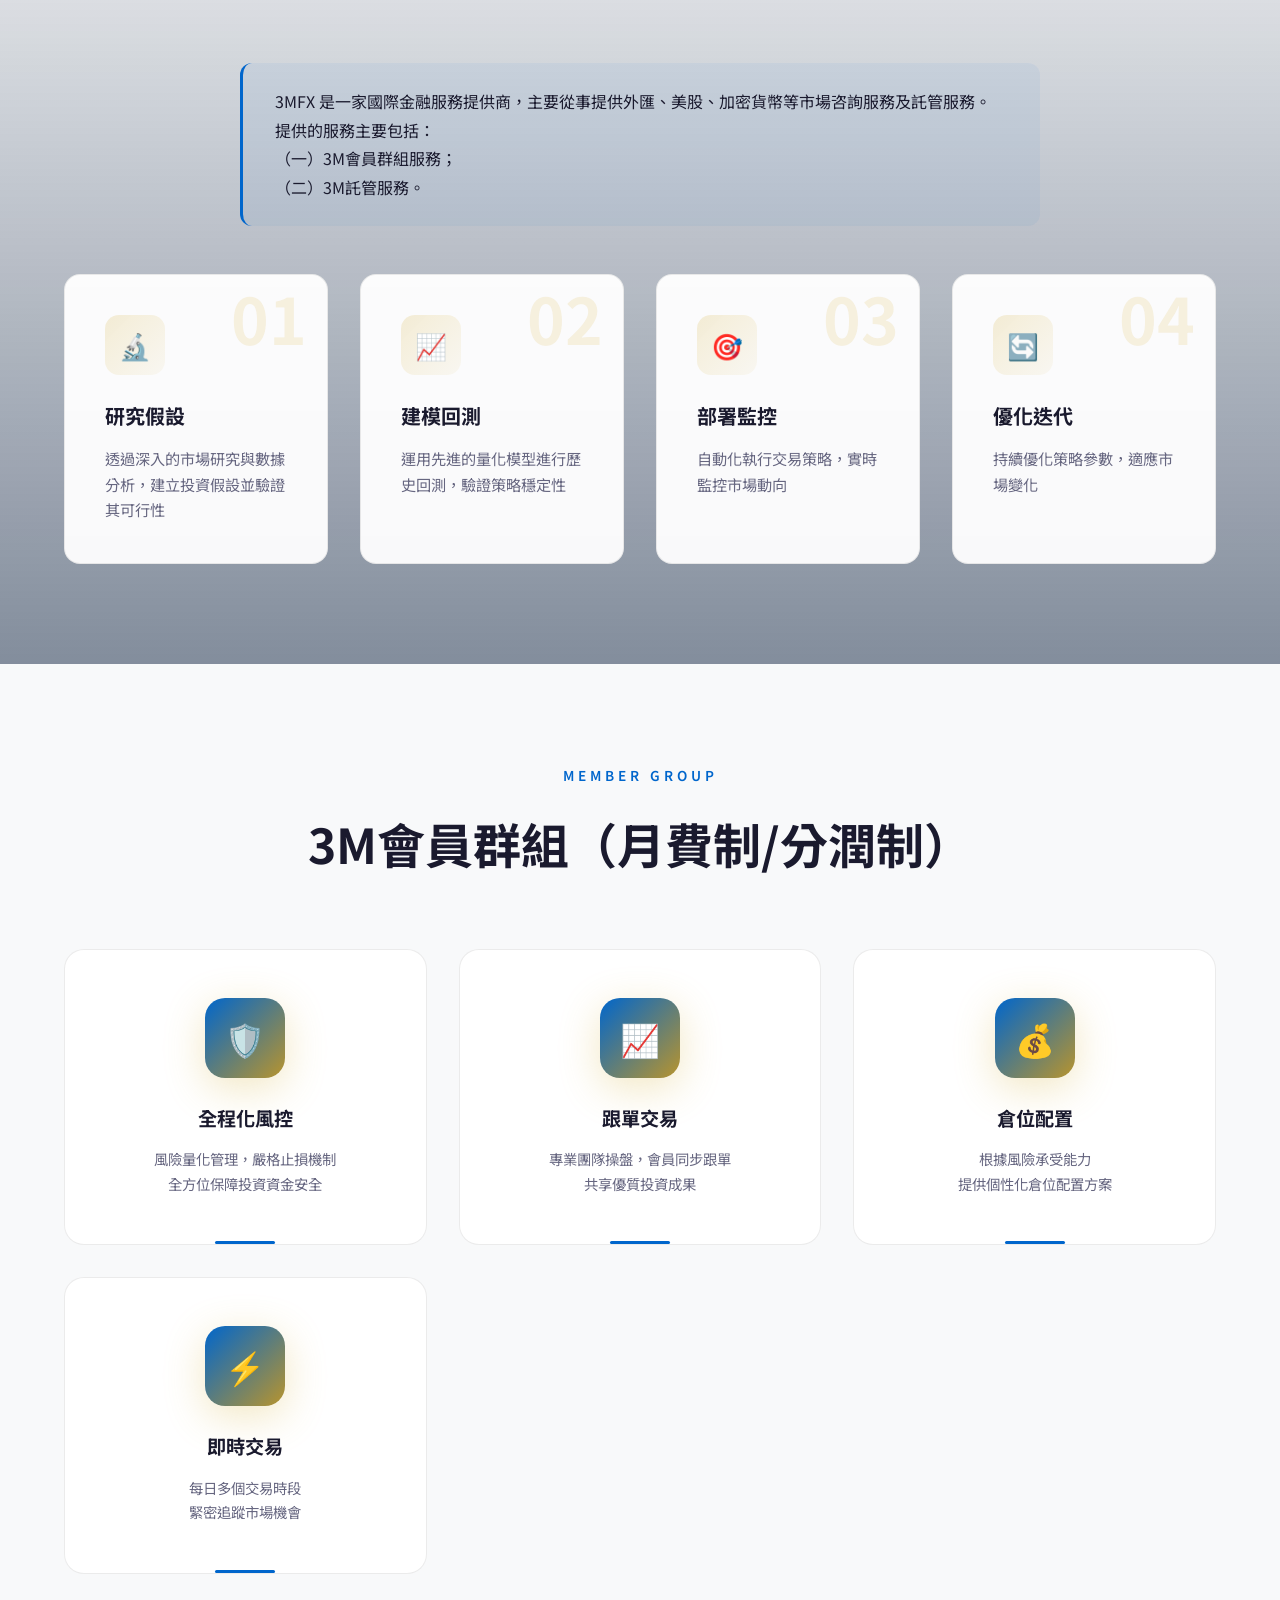
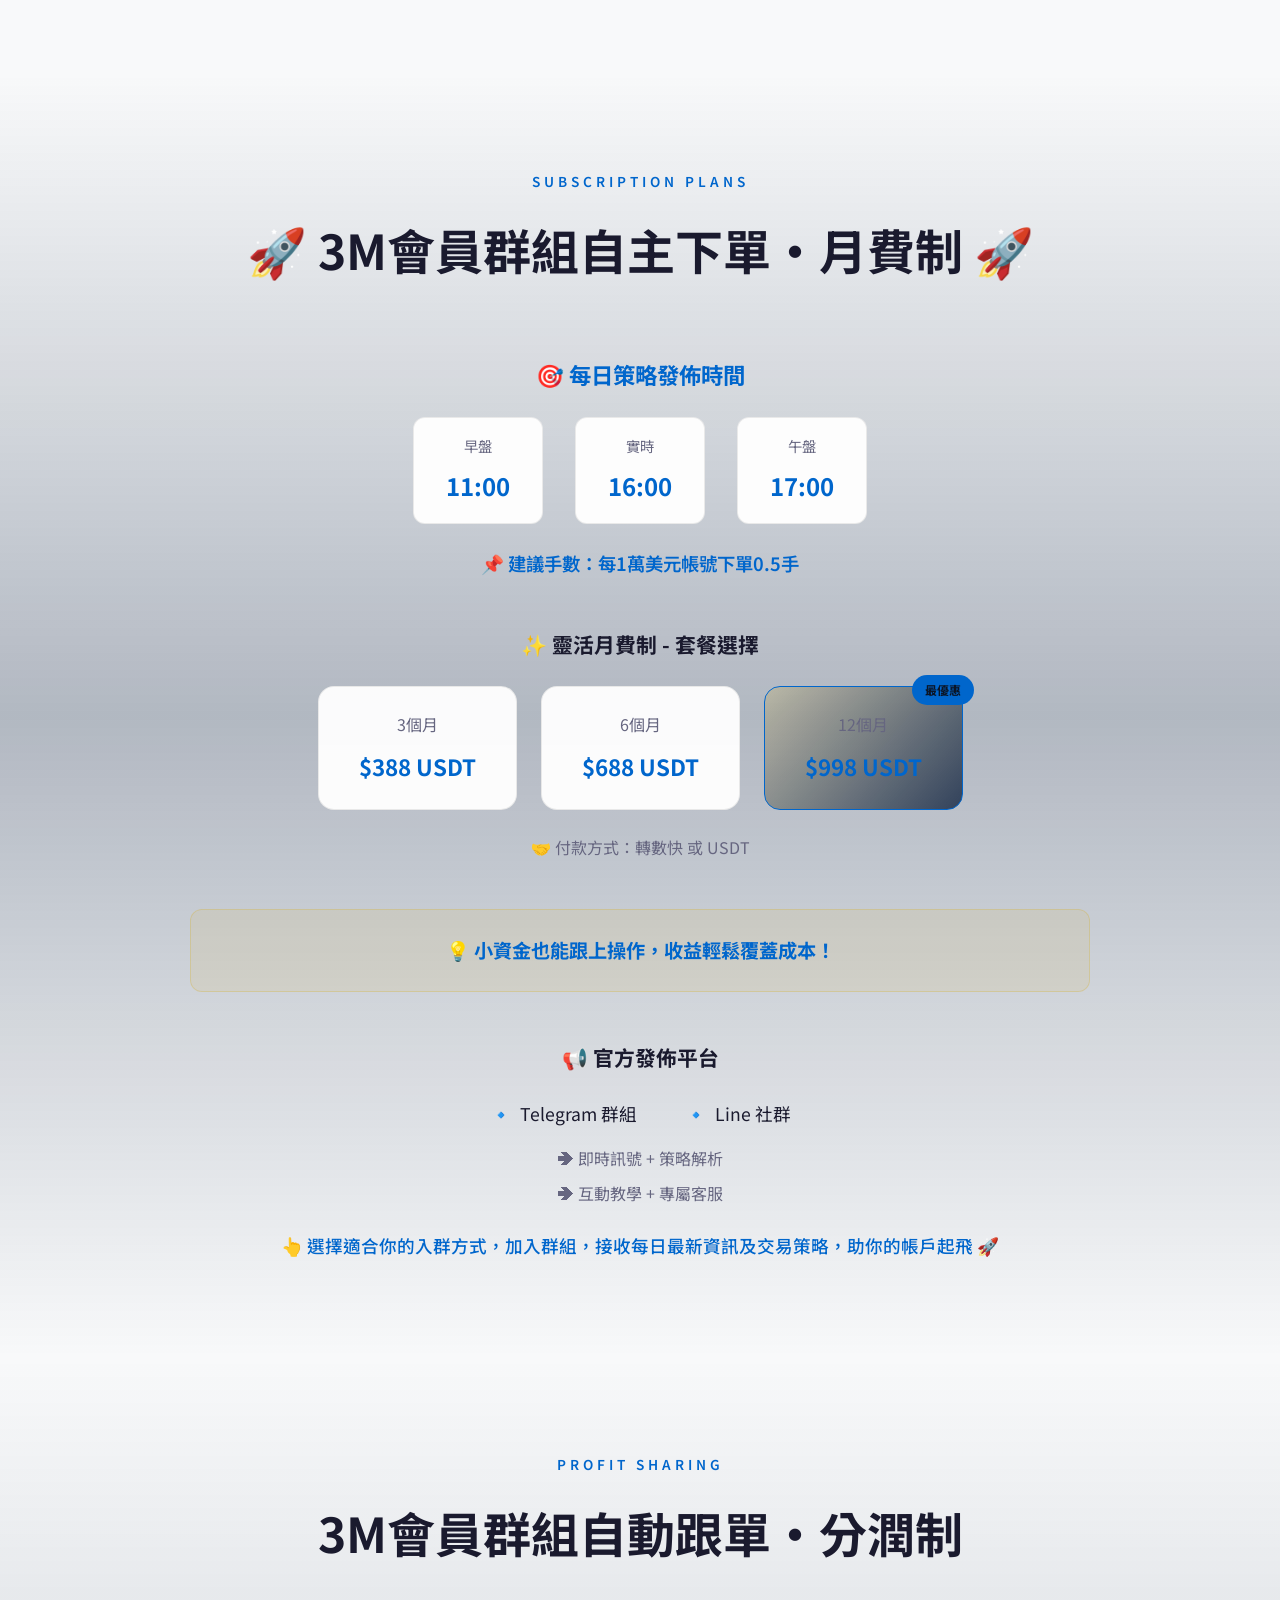
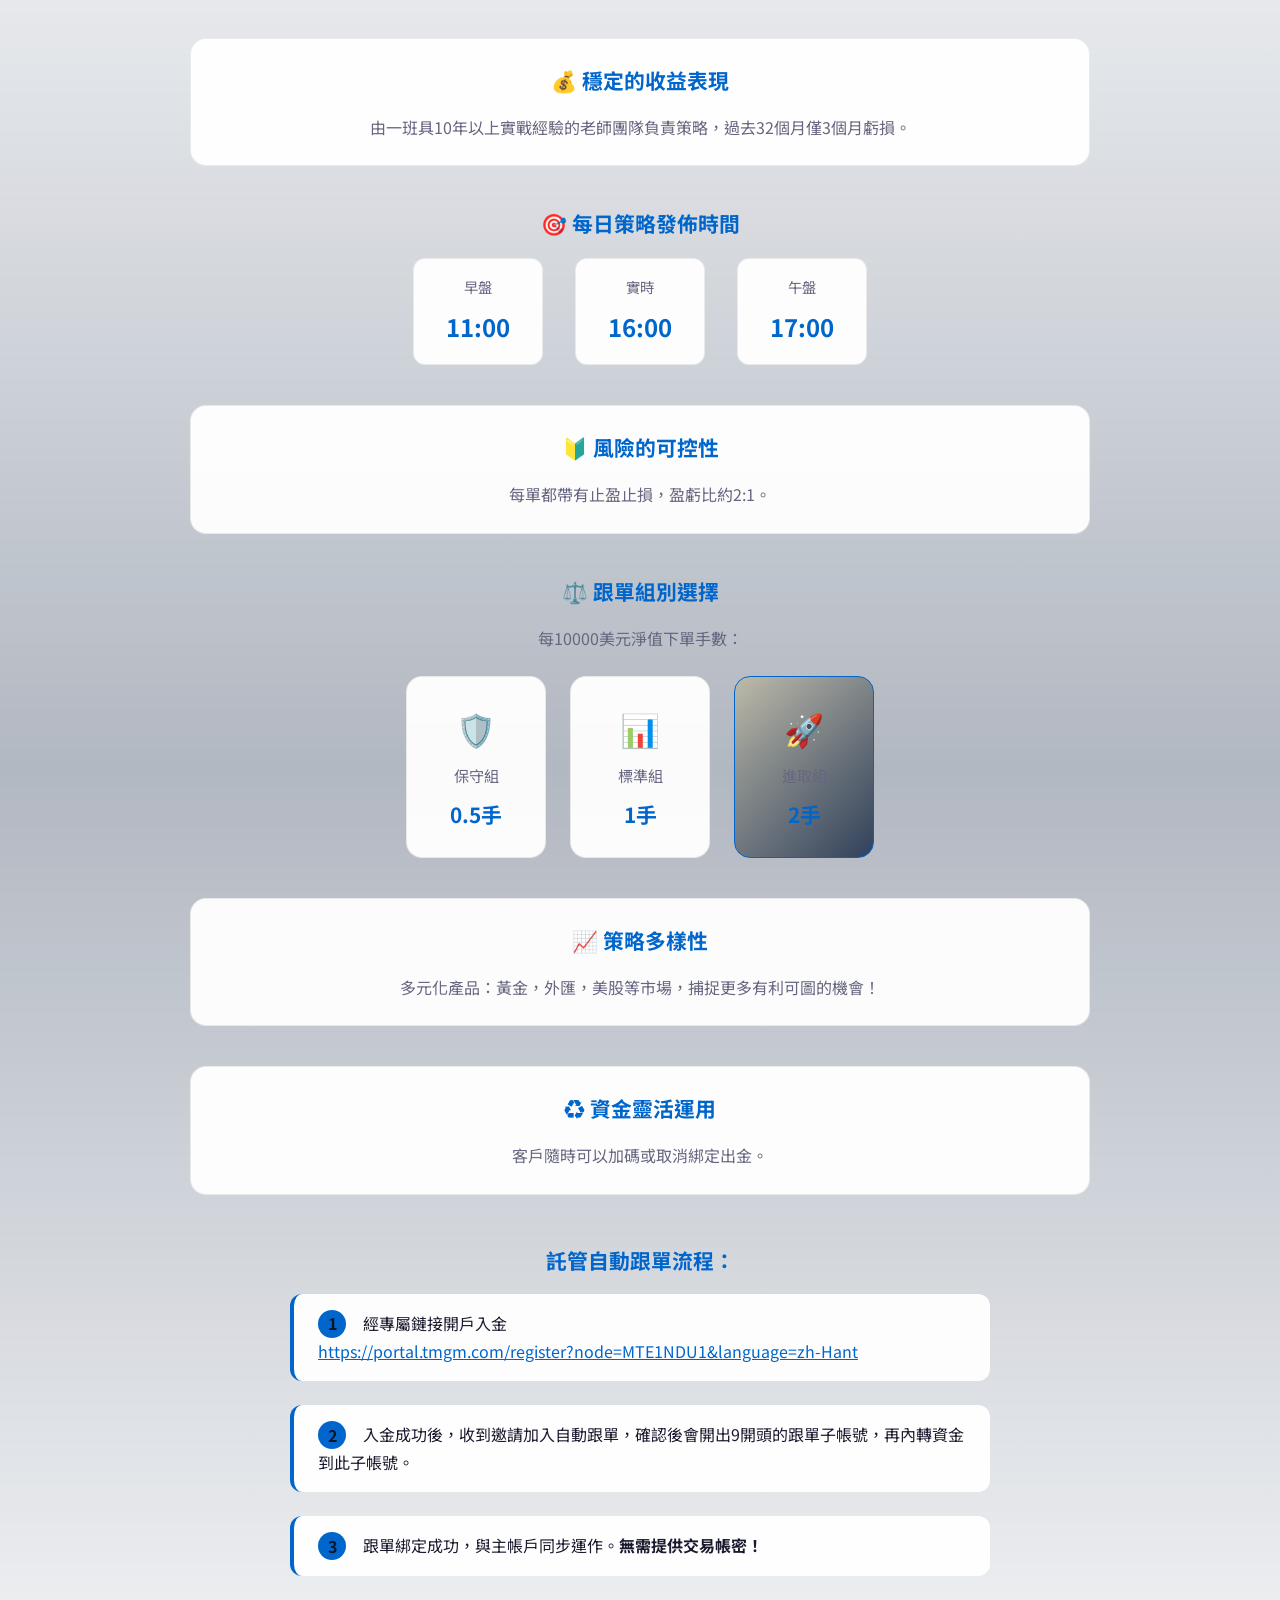
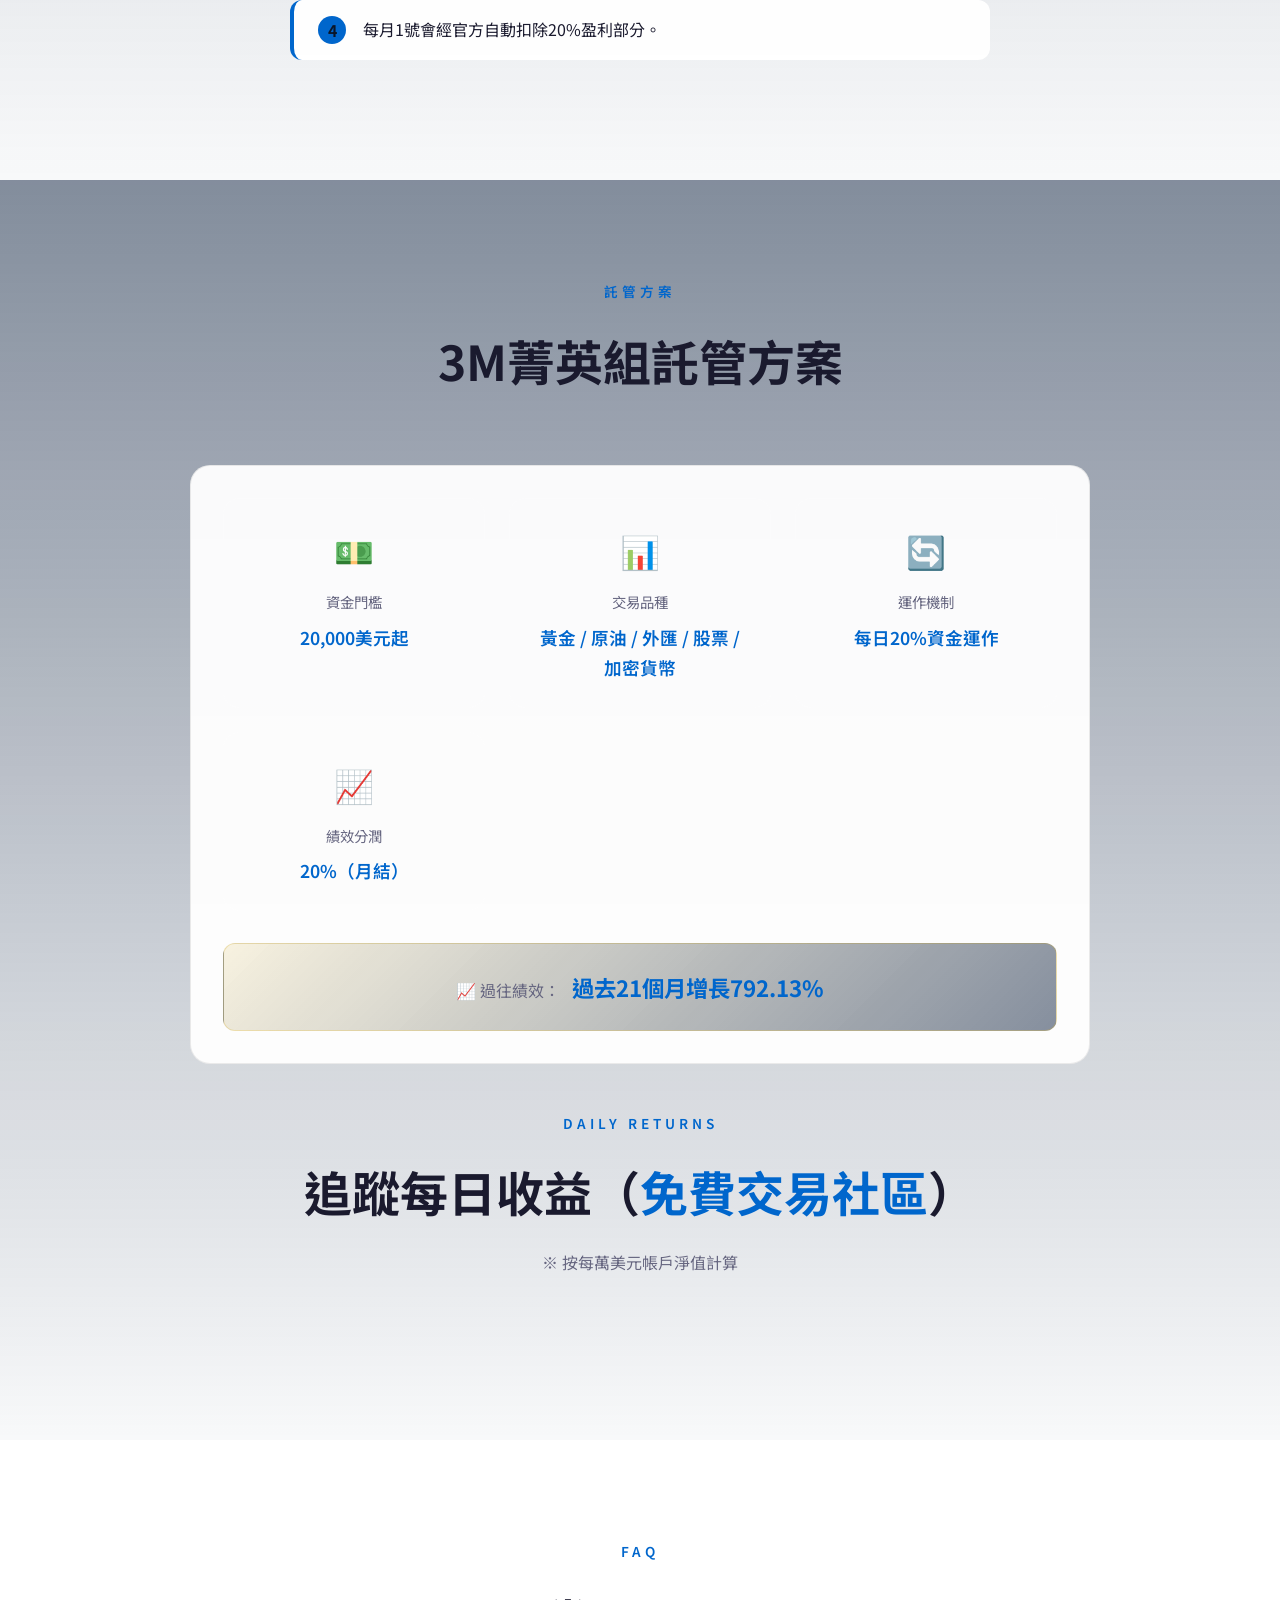
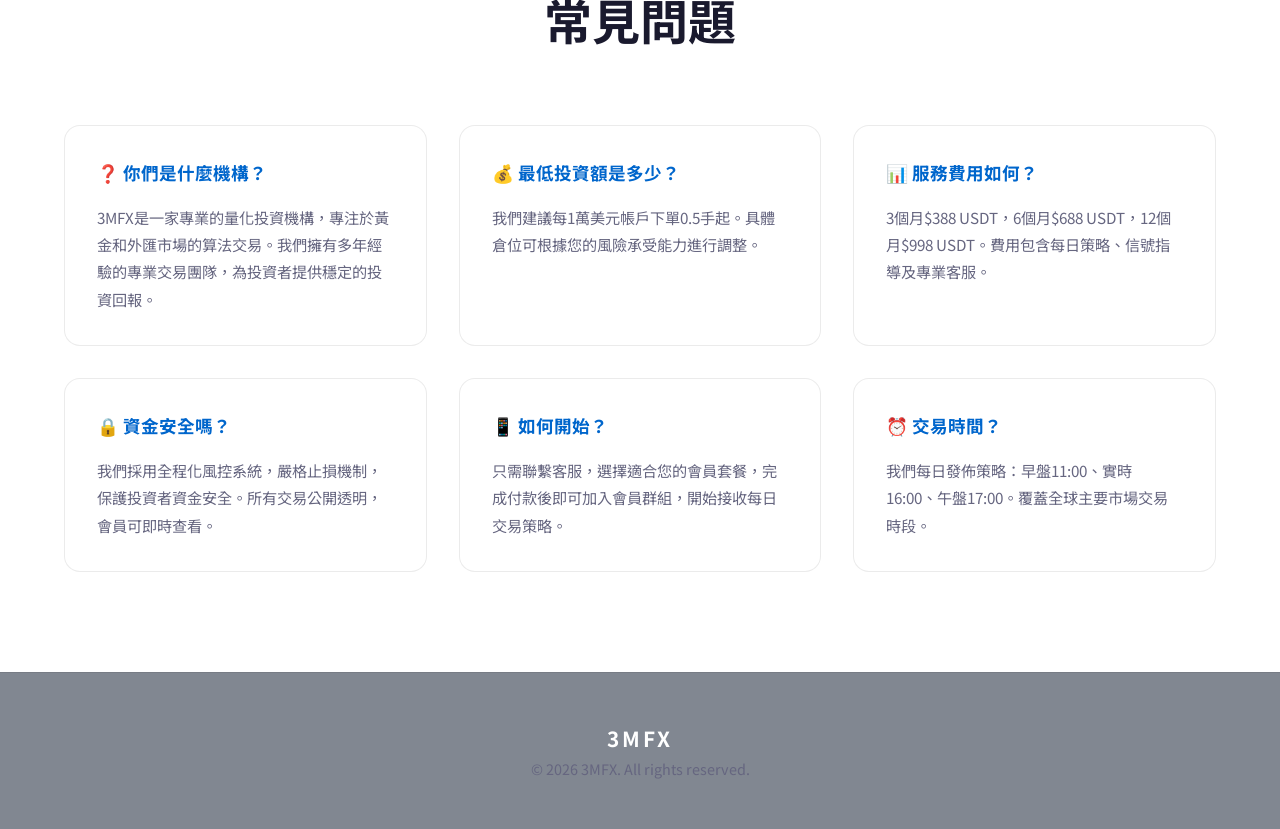
==== commit dded0ee0: "Remove DingTalk customer service button and modal" ====
--- a/index.html
+++ b/index.html
@@ -1672,9 +1672,6 @@
             <a href="https://line.me/ti/p/xxu7P8DrxG" class="social-link line">
                 <span>💬</span> LINE客服-Manson
             </a>
-            <a href="#" class="social-link dingtalk" onclick="showDingTalkQR(); return false;">
-                <span>🔗</span> 釘釘客服
-            </a>
         </div>
     </section>
 
@@ -1993,16 +1990,6 @@
         <p>© 2026 3MFX. All rights reserved.</p>
     </footer>
 
-    <!-- DingTalk QR Modal -->
-    <div class="qr-modal" id="dingtalk-qr-modal">
-        <div class="qr-modal-content">
-            <span class="qr-modal-close" onclick="closeDingTalkQR()">&times;</span>
-            <h3>🔗 釘釘客服</h3>
-            <img src="dingtalk-Michael.jpg" alt="釘釘客服 QR Code">
-            <p style="margin-top: 15px; color: #666;">請掃描上方二維碼添加客服</p>
-        </div>
-    </div>
-
     <!-- 浮動客服側邊欄 -->
     <div class="floating-contact">
         <a href="https://portal.tmgm.com/login" class="fc-item login" target="_blank" title="登入">
@@ -2020,9 +2007,6 @@
         <a href="https://line.me/ti/p/xxu7P8DrxG" class="fc-item line" target="_blank" title="LINE-Manson">
             <img src="LINE.jpg" alt="LINE">
         </a>
-        <a href="#" class="fc-item dingtalk" onclick="showDingTalkQR(); return false;" title="釘釘">
-            <img src="DingDing.jpg" alt="釘釘">
-        </a>
     </div>
 
     <script>
@@ -2067,30 +2051,6 @@
             });
         });
 
-        // DingTalk QR Modal Functions
-        function showDingTalkQR() {
-            document.getElementById('dingtalk-qr-modal').classList.add('active');
-            document.body.style.overflow = 'hidden';
-        }
-
-        function closeDingTalkQR() {
-            document.getElementById('dingtalk-qr-modal').classList.remove('active');
-            document.body.style.overflow = '';
-        }
-
-        // Close modal when clicking outside
-        document.getElementById('dingtalk-qr-modal').addEventListener('click', function(e) {
-            if (e.target === this) {
-                closeDingTalkQR();
-            }
-        });
-
-        // Close modal on Escape key
-        document.addEventListener('keydown', function(e) {
-            if (e.key === 'Escape') {
-                closeDingTalkQR();
-            }
-        });
     </script>
 </body>
 </html>
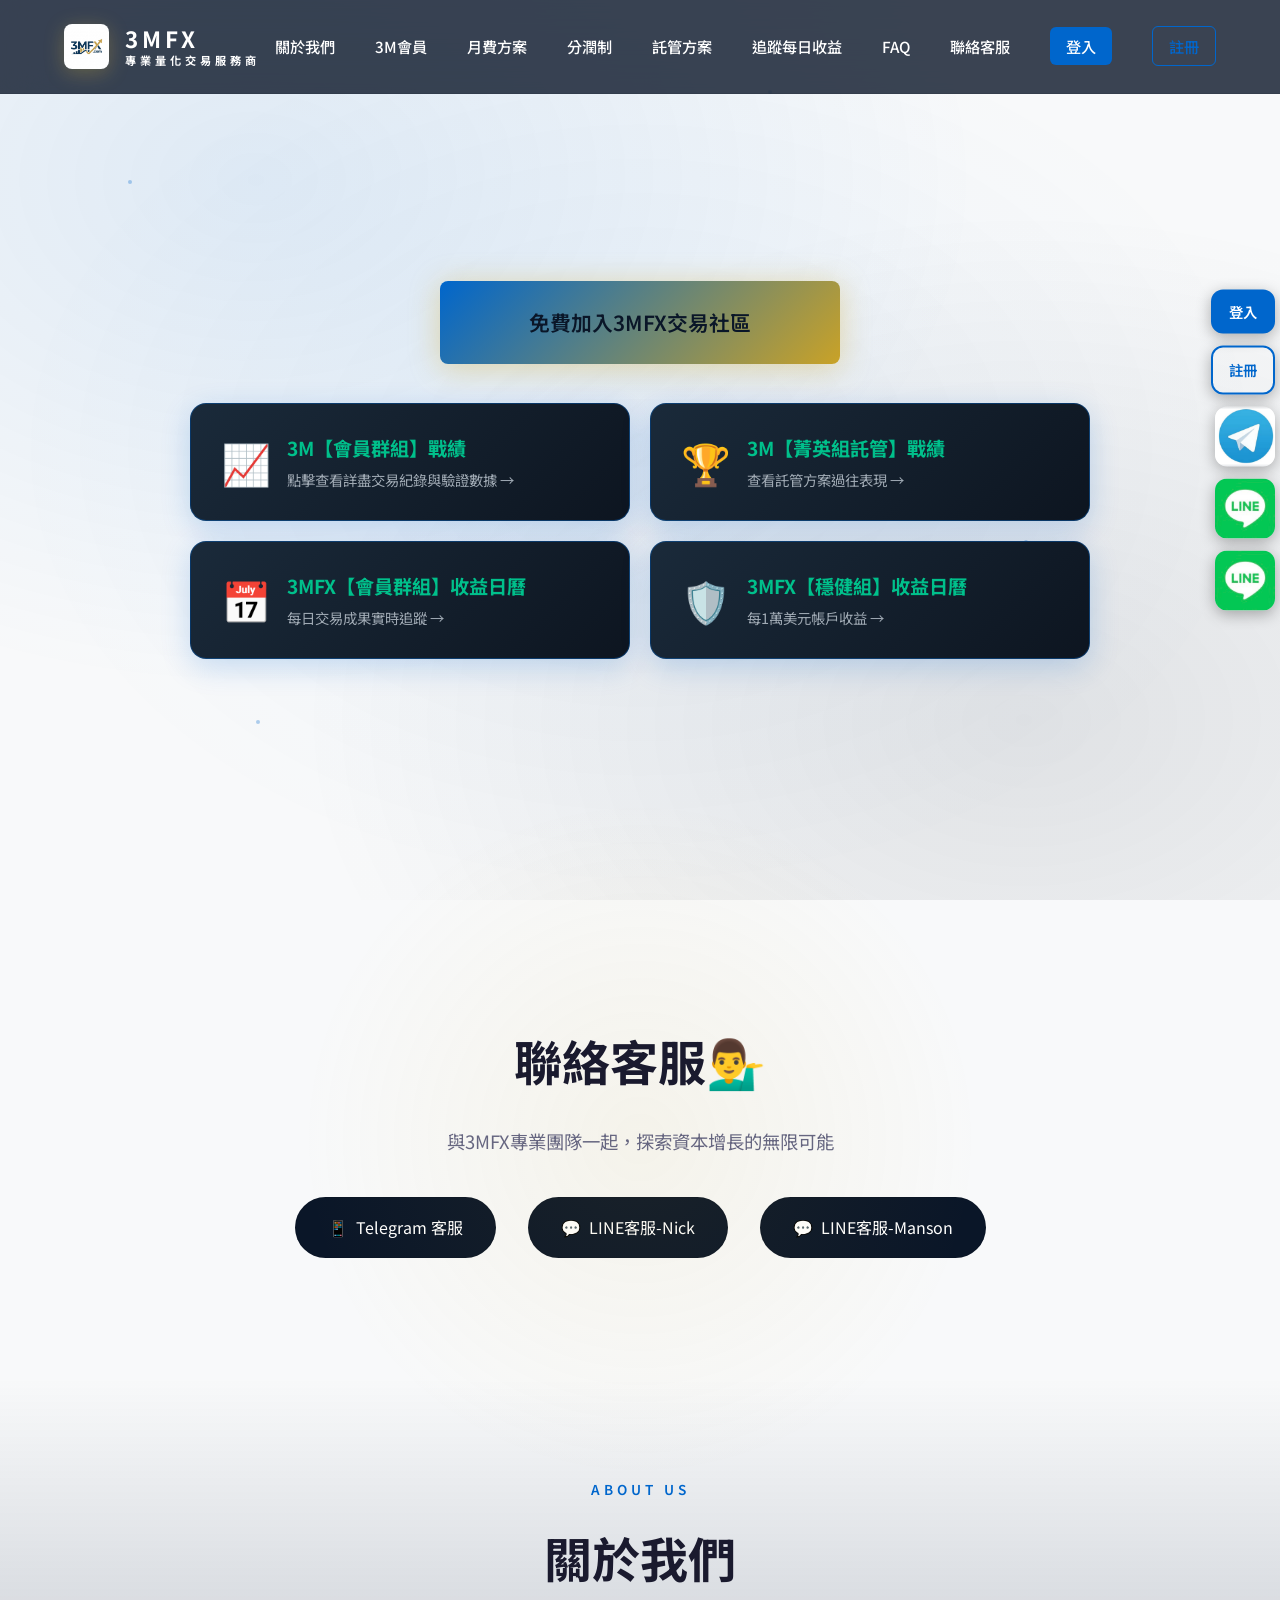
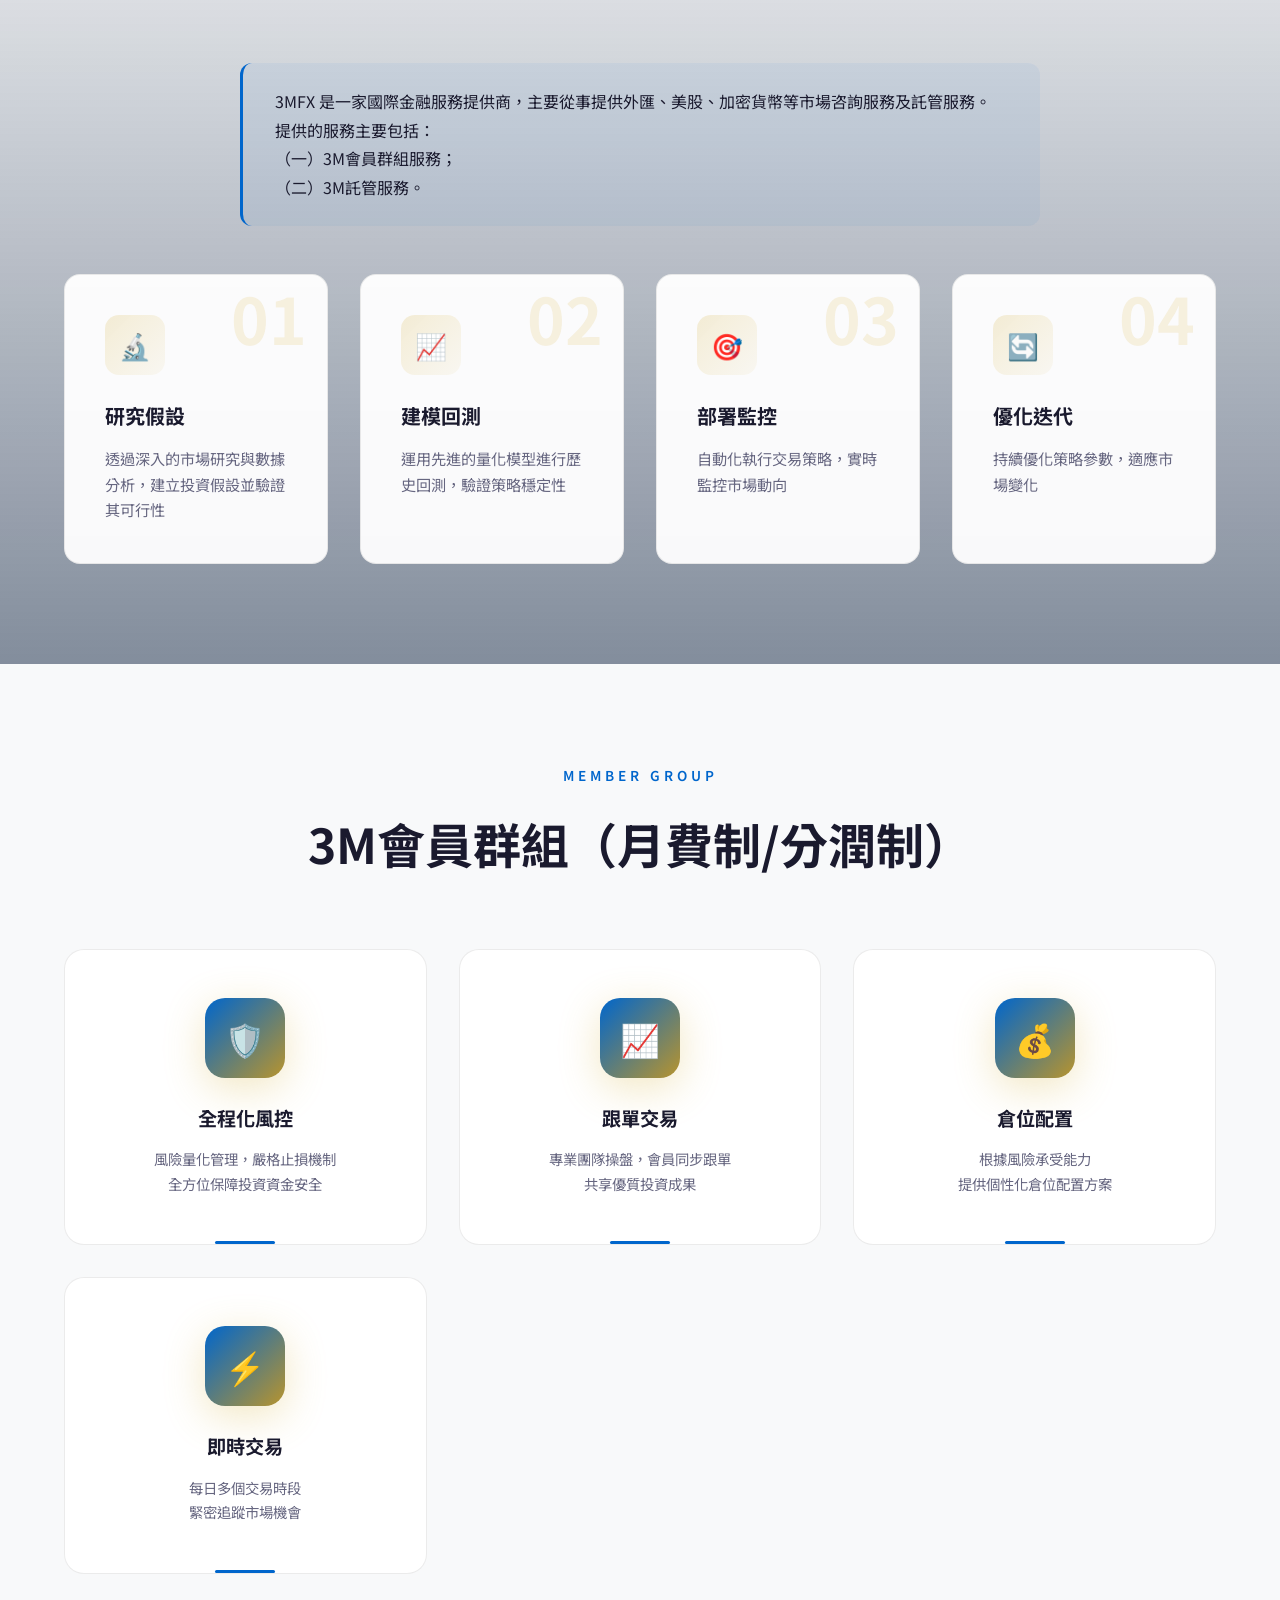
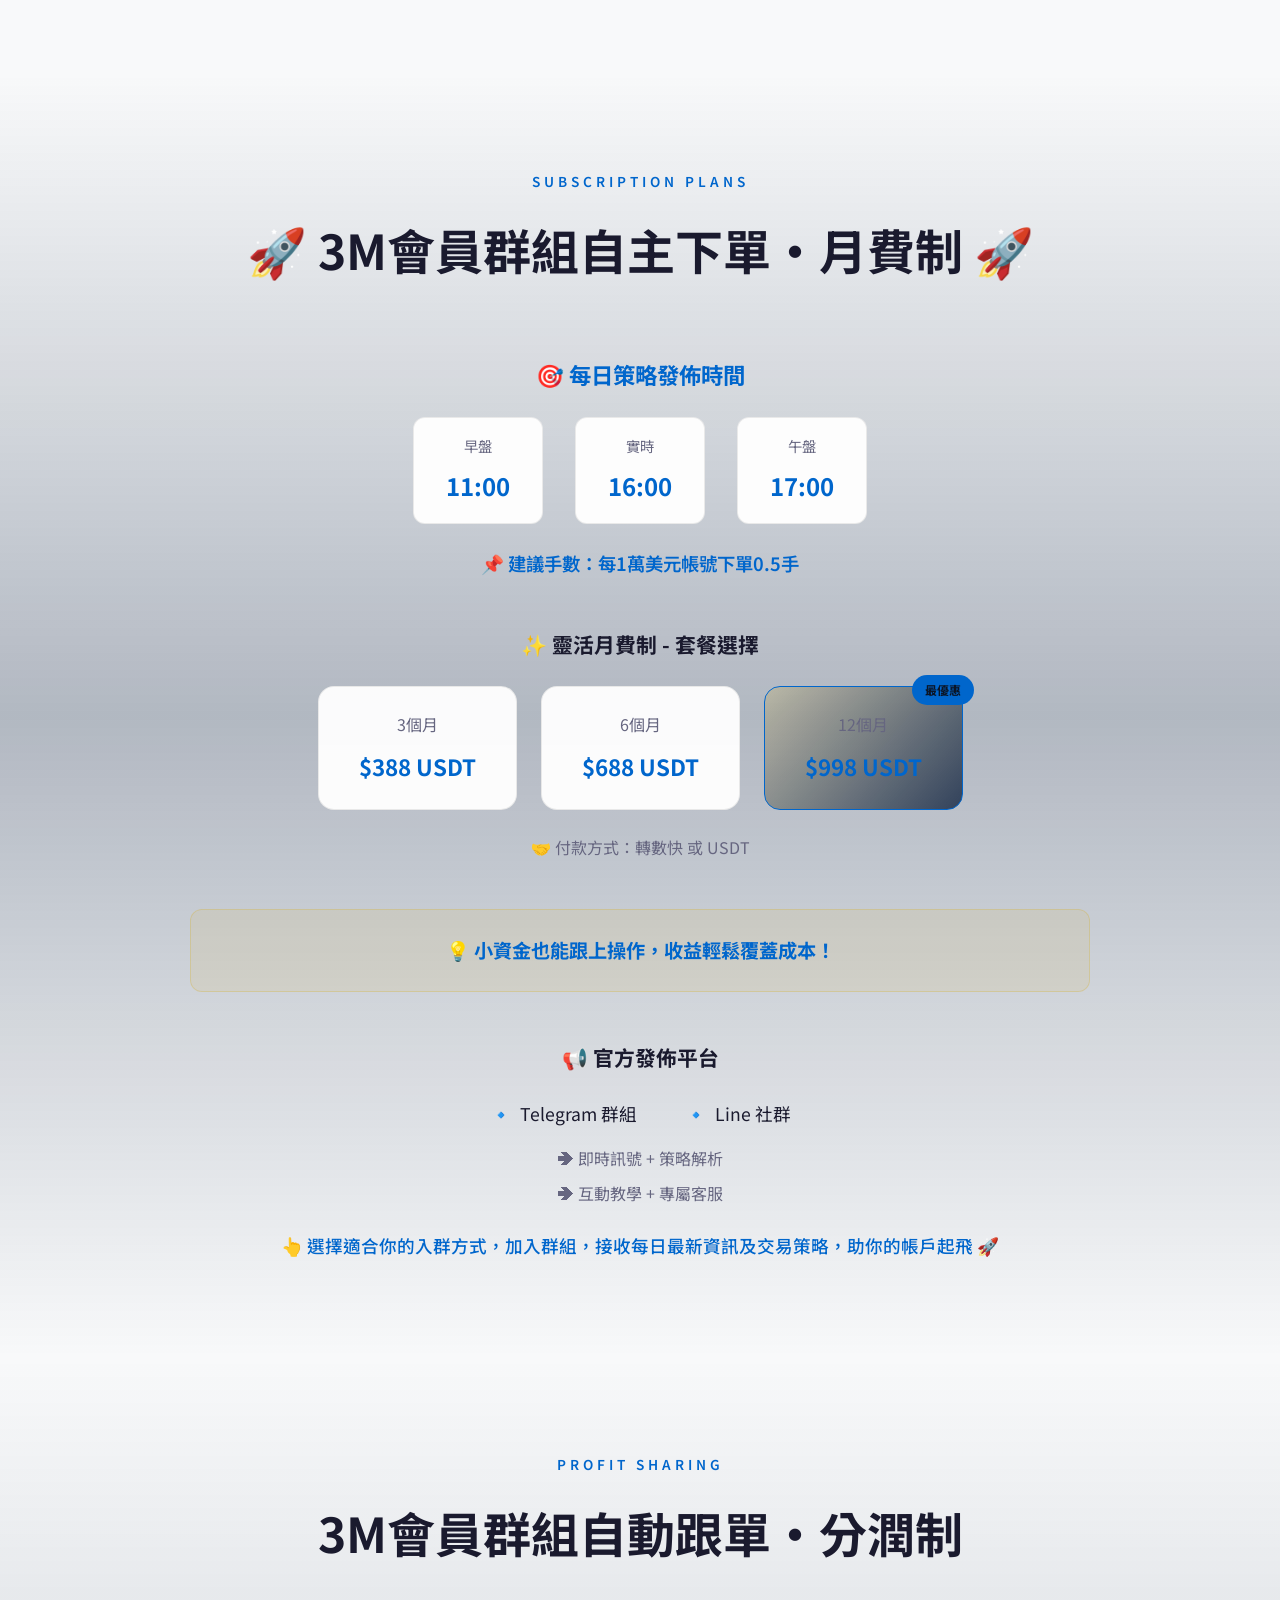
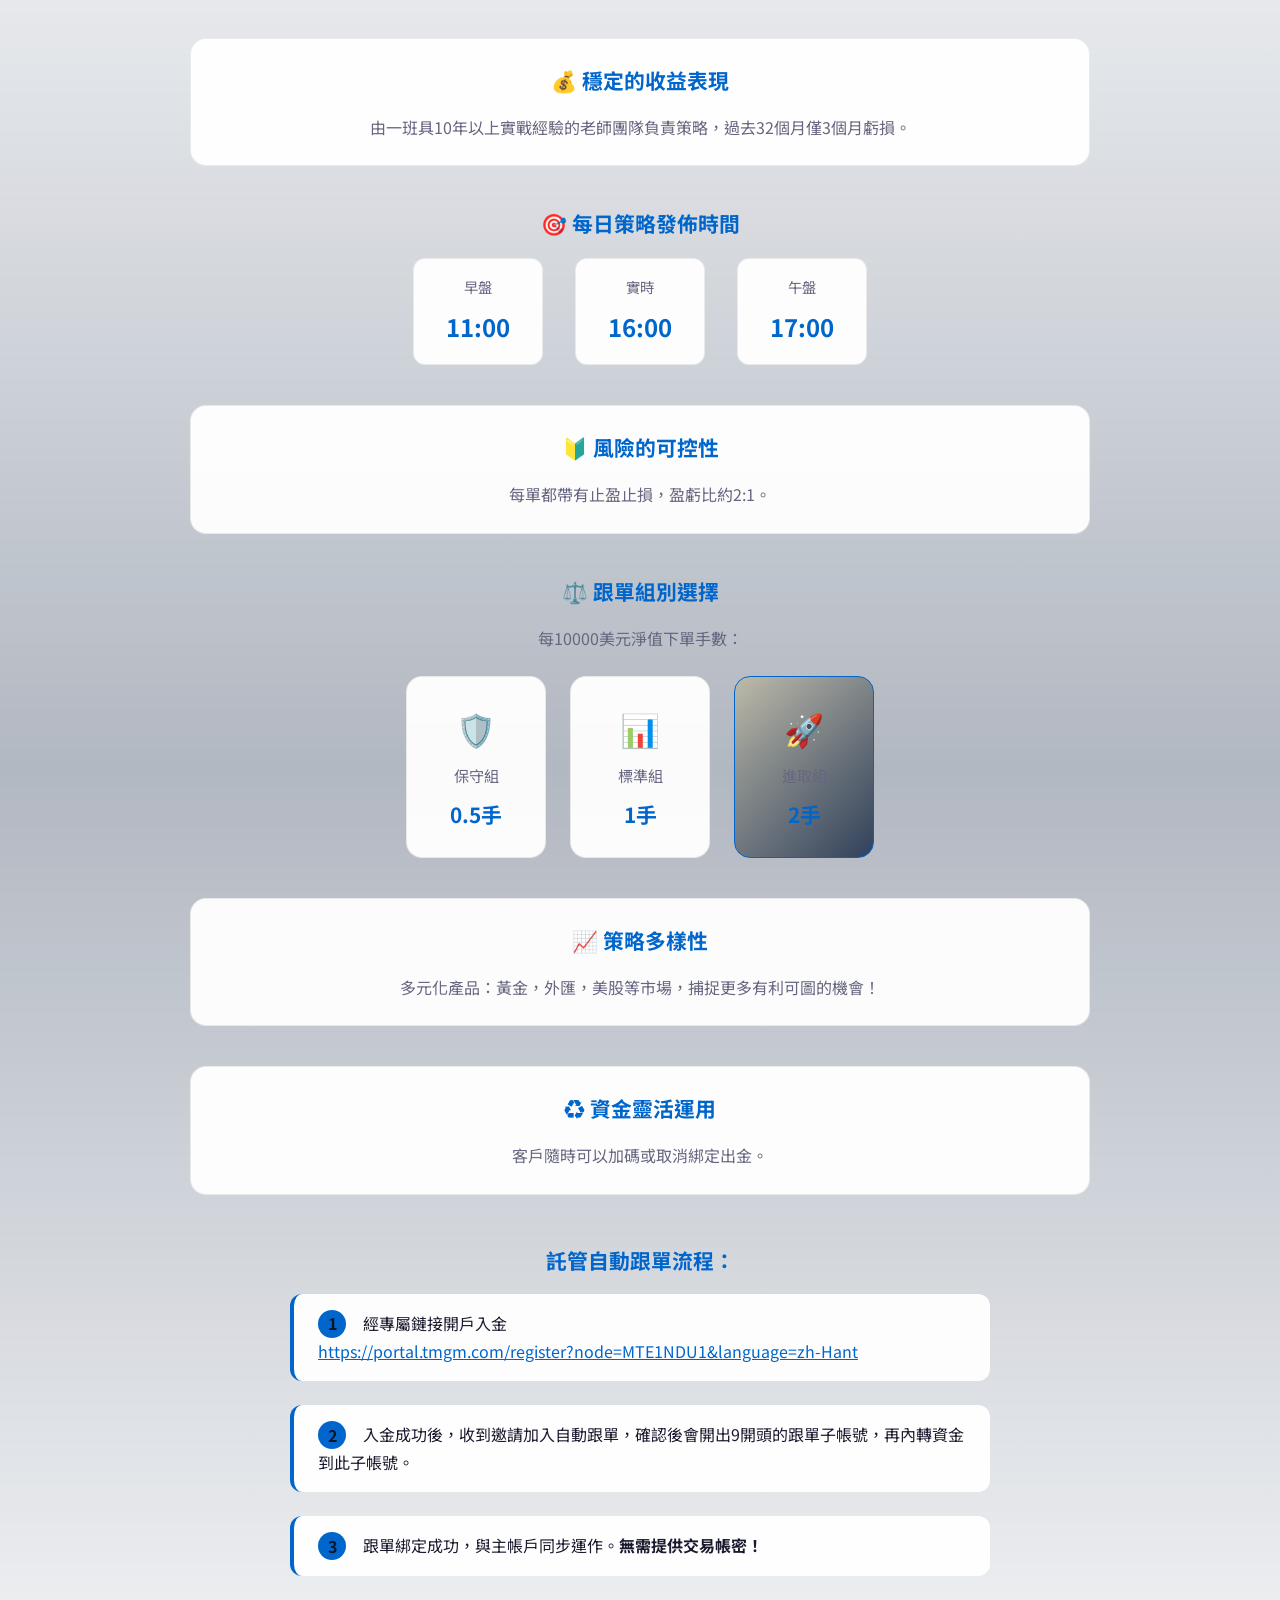
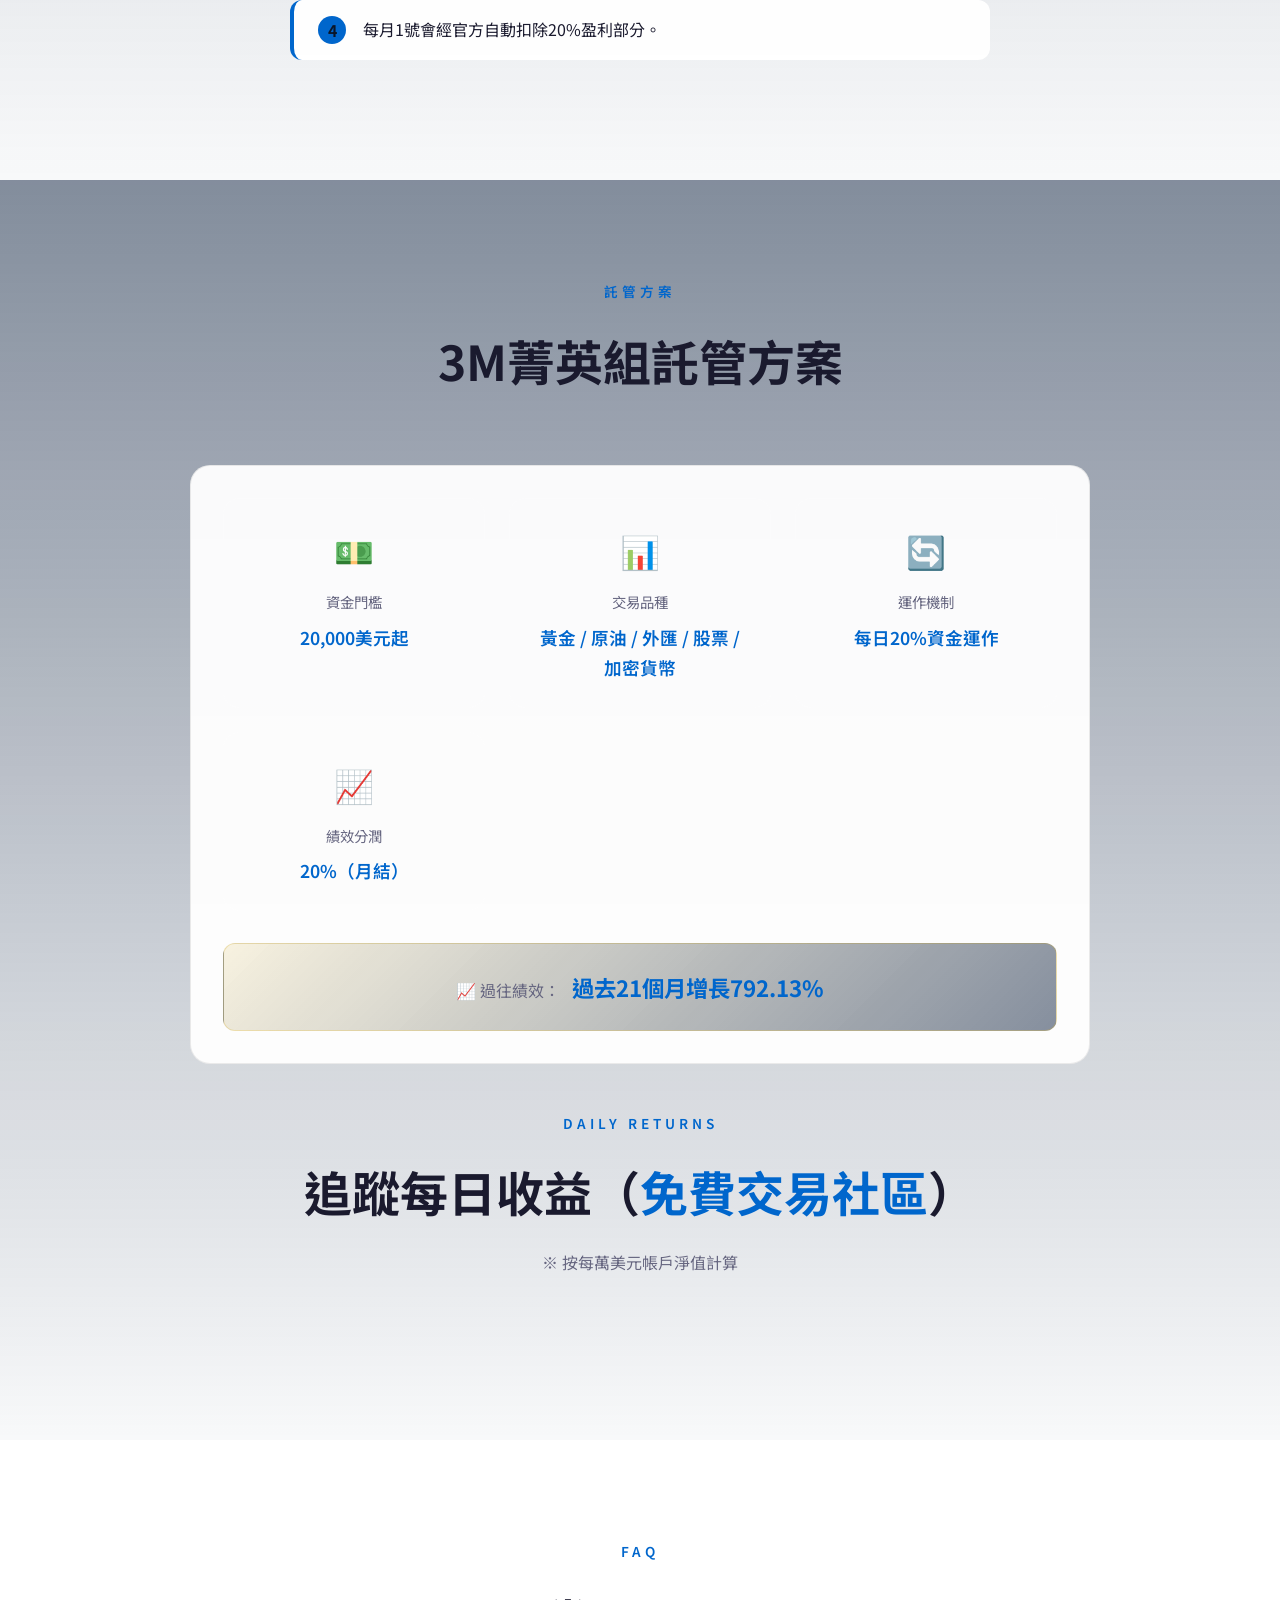
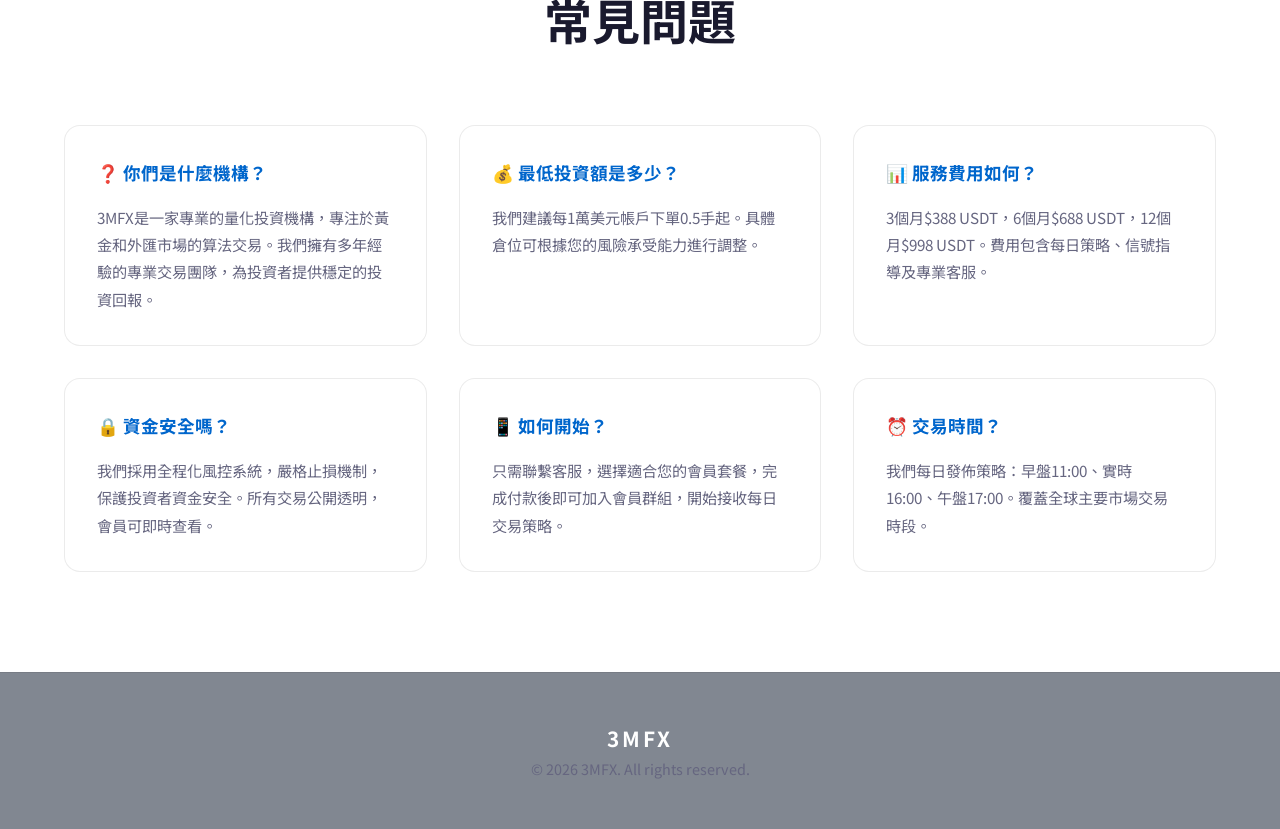
==== commit 2c23f8bf: "更新Hero區塊：新增穩健組收益日曆宣傳卡片，會員群組收益日曆命名優化；daily-report-2新增穩健組Header；daily-report限制選擇器只顯示有數據的年月（2026年8月前）" ====
--- a/index.html
+++ b/index.html
@@ -1651,8 +1651,15 @@
             <a href="daily-report.html" class="promo-hero-card" target="_blank">
                 <div class="promo-hero-icon">📅</div>
                 <div class="promo-hero-text">
-                    <span class="promo-hero-title">3MFX收益日曆</span>
+                    <span class="promo-hero-title">3MFX【會員群組】收益日曆</span>
                     <span class="promo-hero-desc">每日交易成果實時追蹤 →</span>
+                </div>
+            </a>
+            <a href="daily-report-2.html" class="promo-hero-card" target="_blank">
+                <div class="promo-hero-icon">🛡️</div>
+                <div class="promo-hero-text">
+                    <span class="promo-hero-title">3MFX【穩健組】收益日曆</span>
+                    <span class="promo-hero-desc">每1萬美元帳戶收益 →</span>
                 </div>
             </a>
         </div>
@@ -1669,9 +1676,9 @@
             <a href="https://line.me/ti/p/NuM5I_lXus" class="social-link line">
                 <span>💬</span> LINE客服-Nick
             </a>
-            <a href="https://line.me/ti/p/xxu7P8DrxG" class="social-link line">
+            <span class="social-link line">
                 <span>💬</span> LINE客服-Manson
-            </a>
+            </span>
         </div>
     </section>
 
@@ -2004,9 +2011,9 @@
         <a href="https://line.me/ti/p/NuM5I_lXus" class="fc-item line" target="_blank" title="LINE-Nick">
             <img src="LINE.jpg" alt="LINE">
         </a>
-        <a href="https://line.me/ti/p/xxu7P8DrxG" class="fc-item line" target="_blank" title="LINE-Manson">
+        <span class="fc-item line" title="LINE-Manson">
             <img src="LINE.jpg" alt="LINE">
-        </a>
+        </span>
     </div>
 
     <script>
